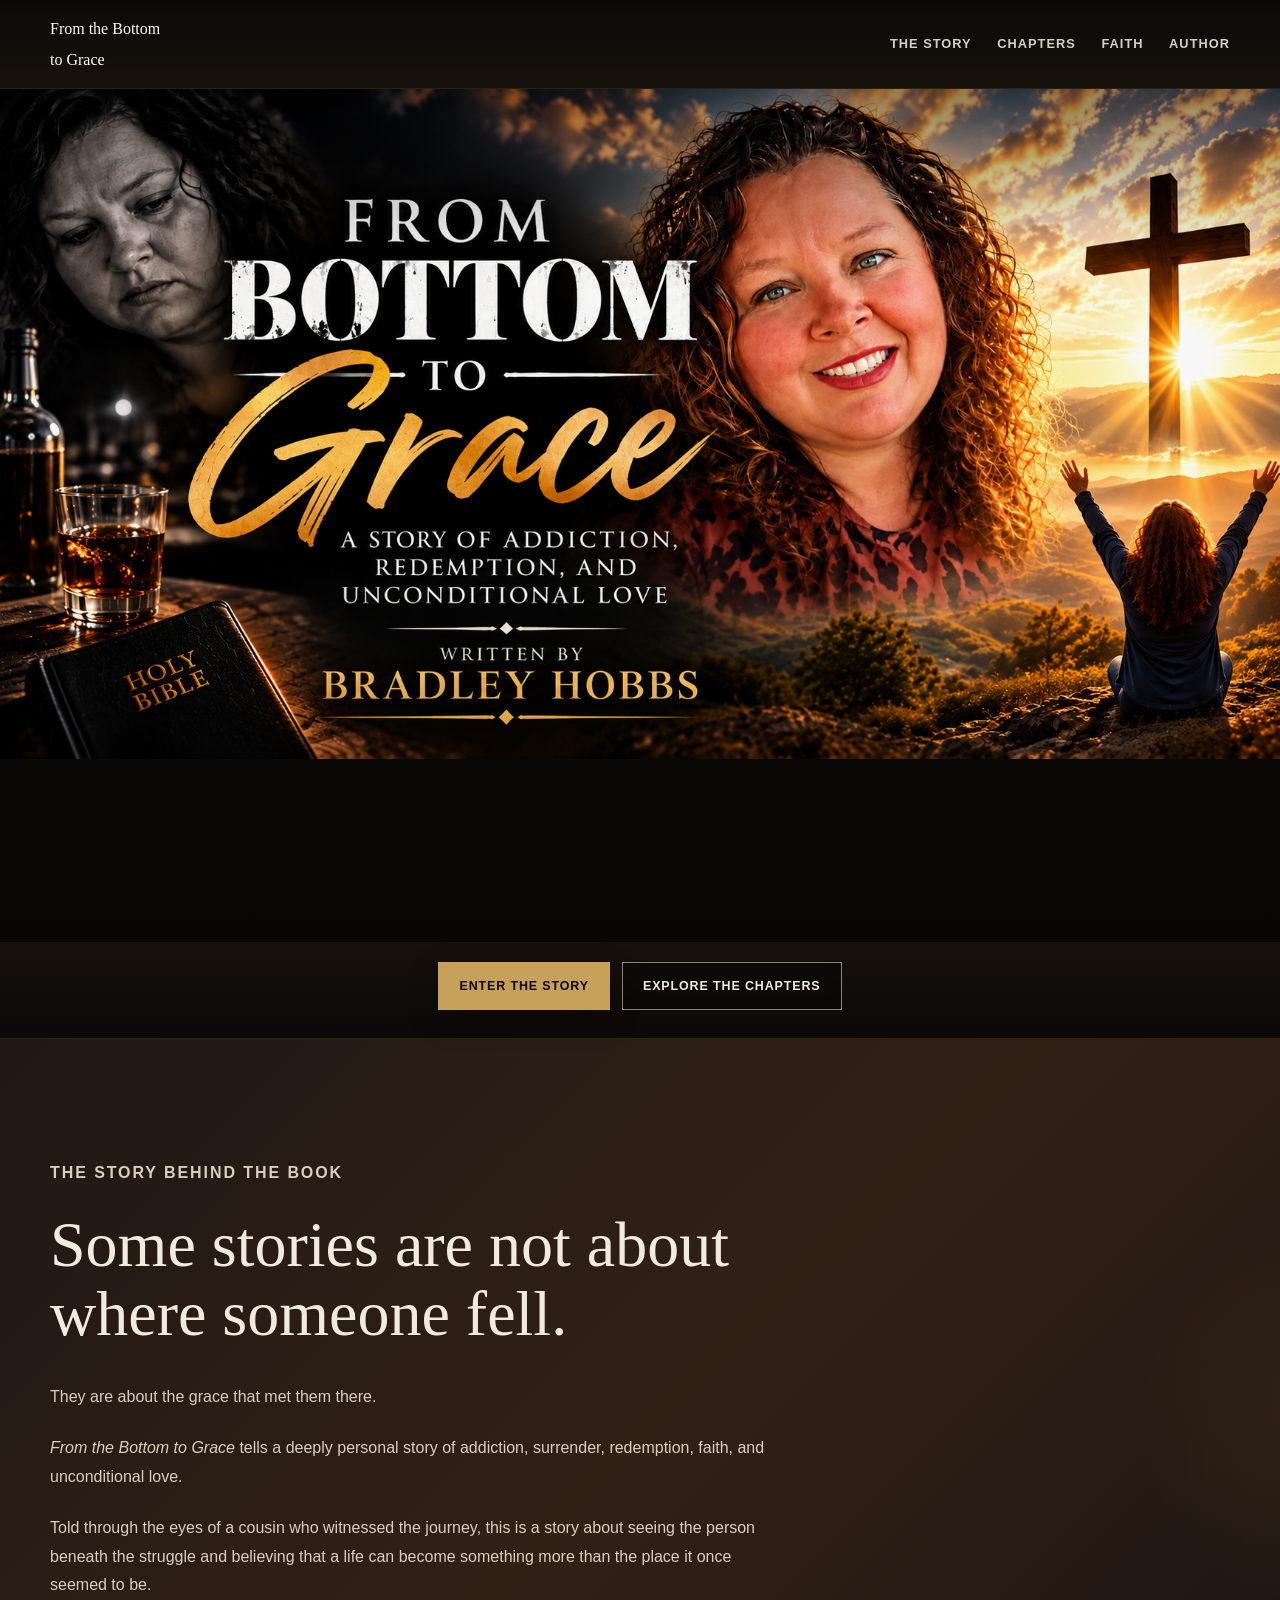
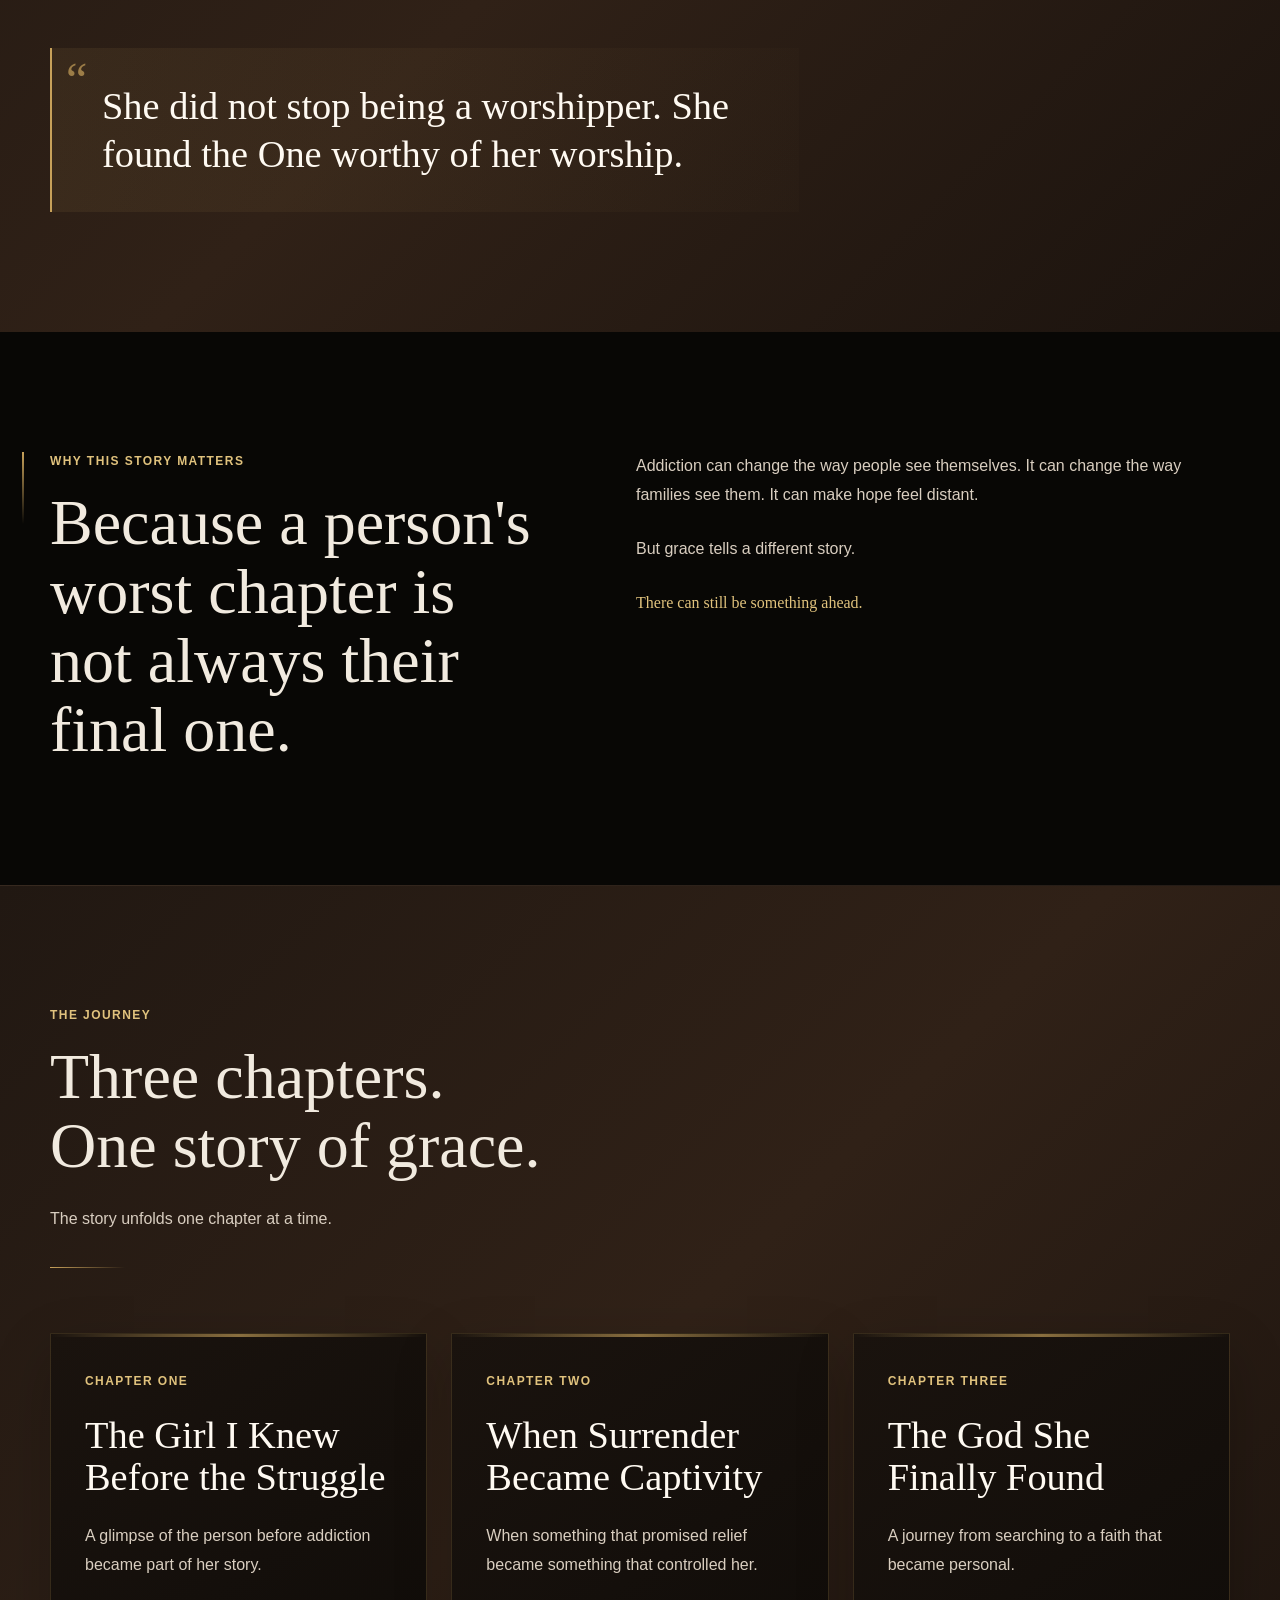
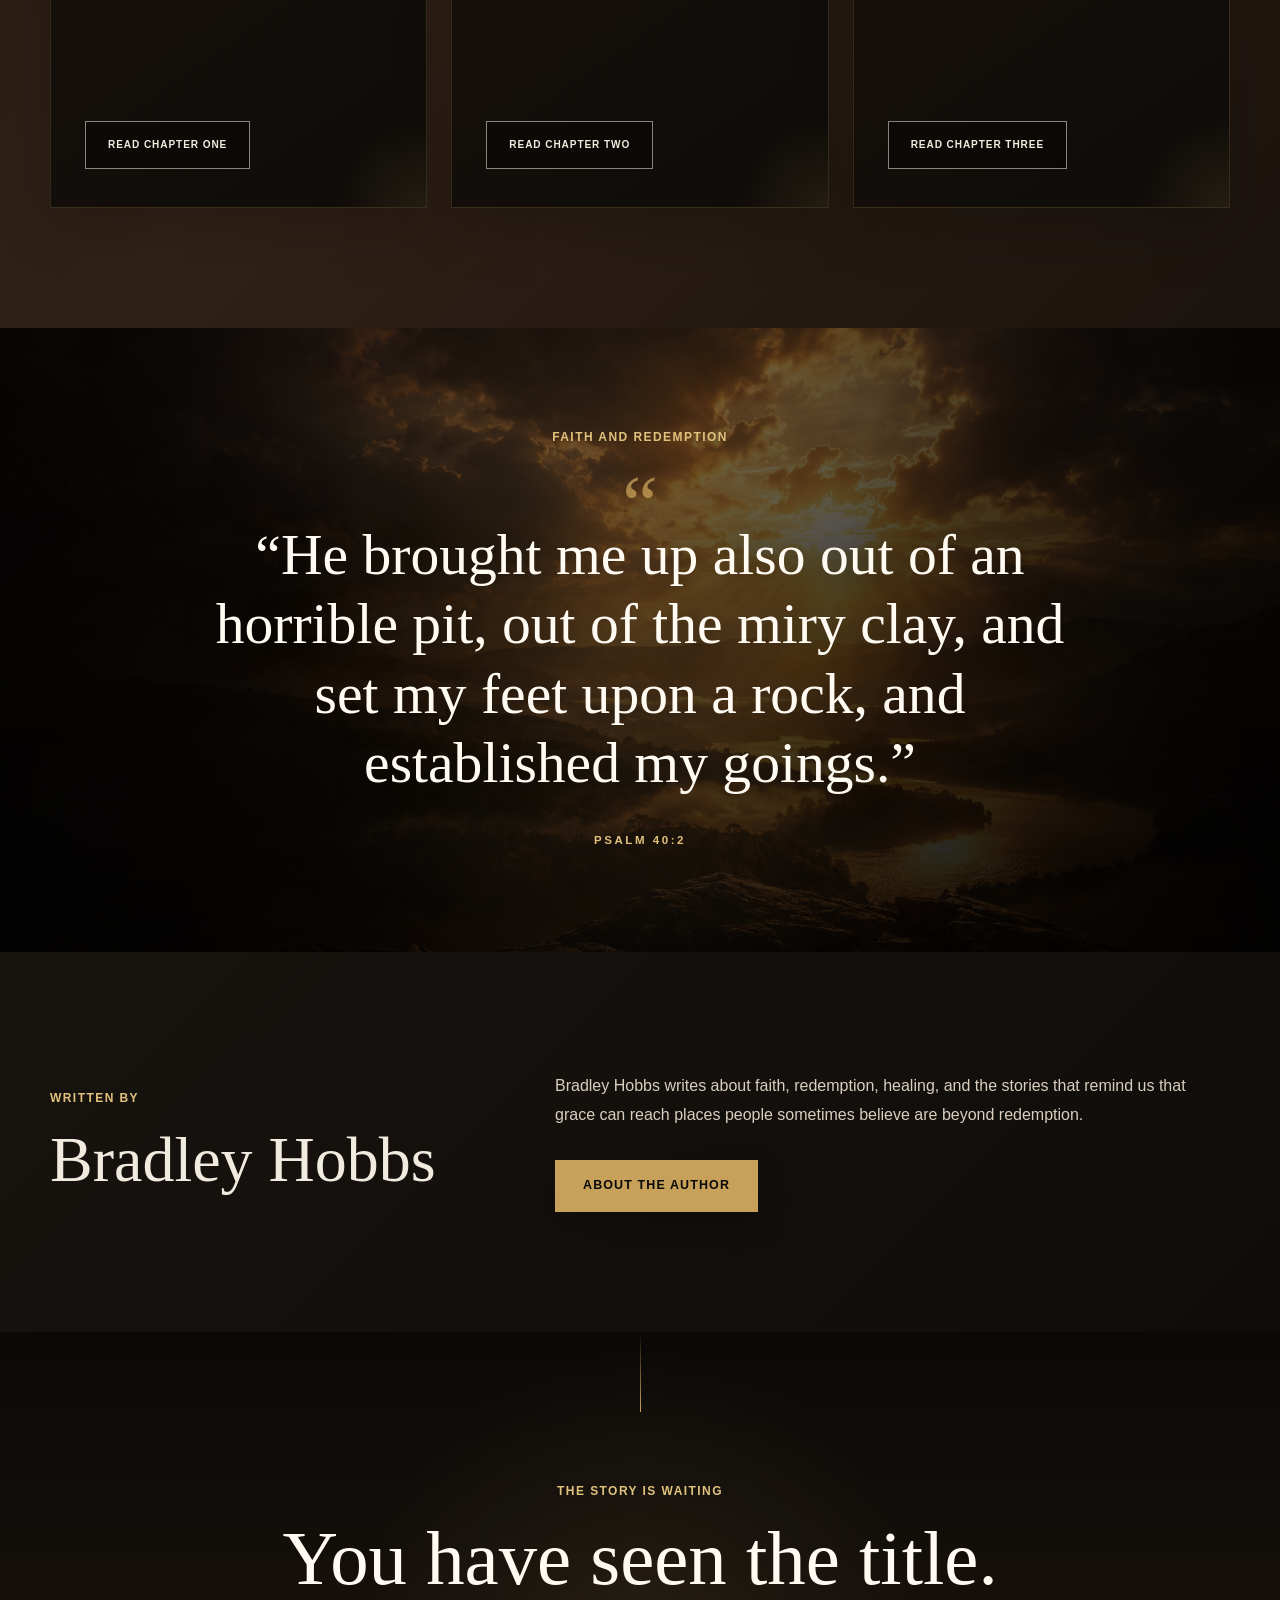
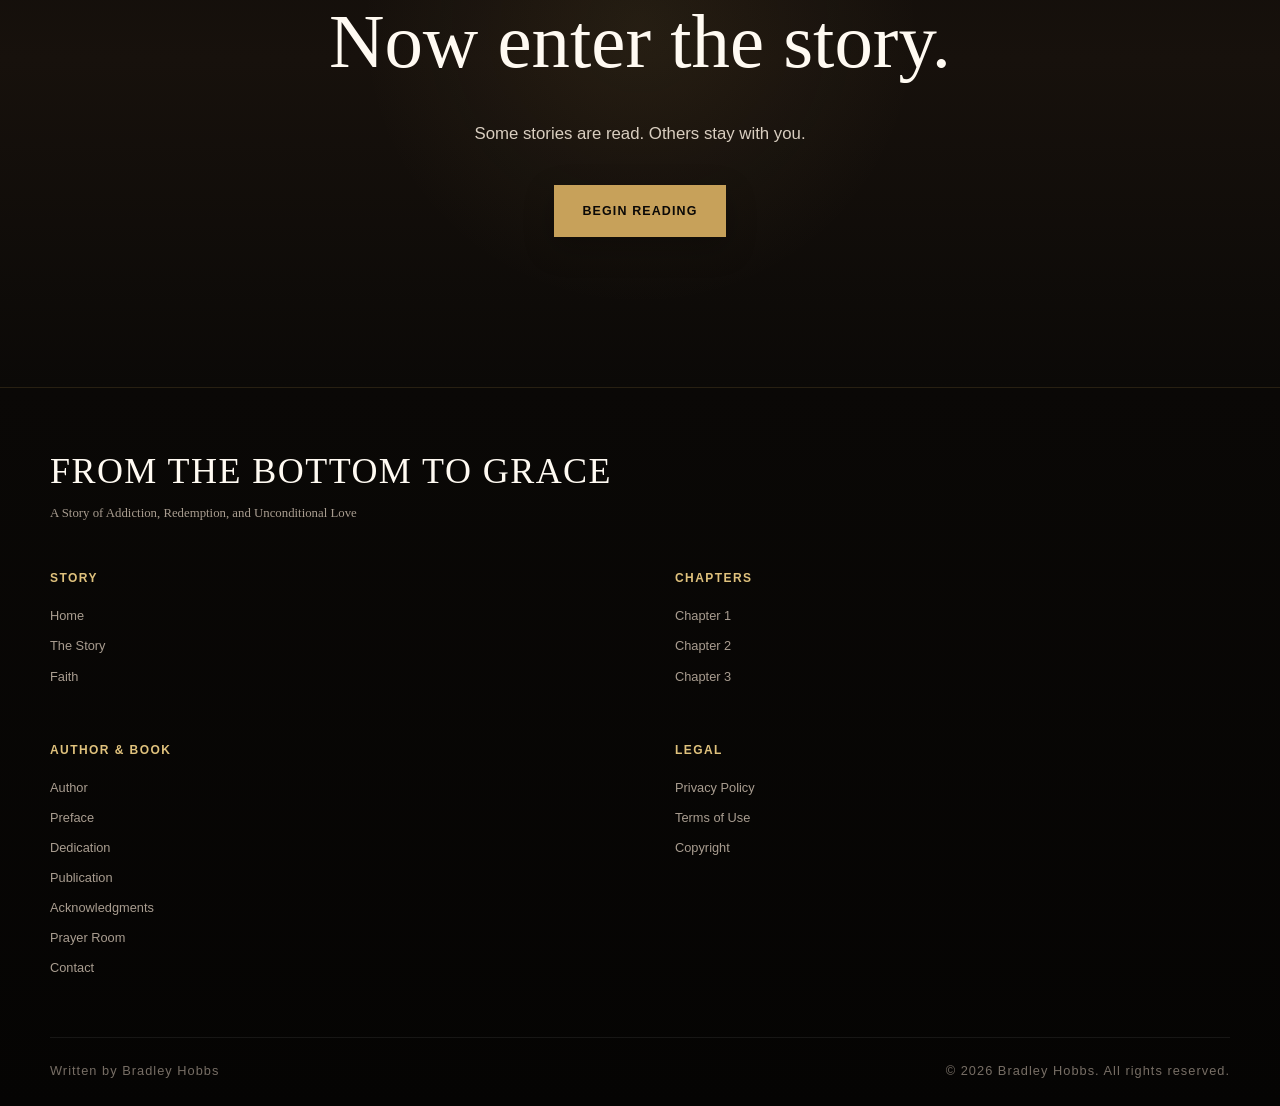
==== index.html @ c67cd1e6 "Apply direct homepage layout and readability fixes" ====
<!DOCTYPE html>
<html lang="en">
<head>
  <meta charset="UTF-8">

  <meta name="viewport" content="width=device-width, initial-scale=1.0">

  <meta name="description"
        content="From the Bottom to Grace by Bradley Hobbs. A story of addiction, redemption, and unconditional love.">

  <meta name="author" content="Bradley Hobbs">

  <title>From the Bottom to Grace | Bradley Hobbs</title>

  <link rel="stylesheet" href="styles.css?v=20261020-2">

  <style id="homepage-layout-readability-fix">
    /* Homepage-specific fallback styles to ensure alignment and readability. */
    .homepage-header { position: relative; width: 100%; }
    .homepage-header .navigation {
      width: min(calc(100% - 48px), 1180px);
      min-height: 88px;
      margin-inline: auto;
      display: flex;
      align-items: center;
      justify-content: space-between;
      gap: 24px;
    }
    .homepage-header .site-logo { flex: 0 1 auto; min-width: 0; }
    .homepage-header .main-navigation {
      display: flex;
      align-items: center;
      justify-content: flex-end;
      flex-wrap: wrap;
      gap: clamp(12px, 2vw, 28px);
    }
    .homepage-header .main-navigation a {
      font-size: 0.8rem;
      line-height: 1.5;
      letter-spacing: 0.08em;
    }
    .hero {
      display: block;
      width: 100%;
      max-width: 100%;
      height: auto;
      aspect-ratio: 1536 / 1024;
      min-height: 0;
      margin: 0;
      background-size: contain;
      background-position: center top;
      background-repeat: no-repeat;
      background-color: #0b0907;
    }
    .hero .hero-content { display: none; }
    .hero-actions { width: 100%; margin: 0; padding: 20px 0 28px; }
    .hero-actions > .container { width: min(calc(100% - 48px), 1180px); margin-inline: auto; }
    .hero-actions .hero-buttons { display: flex; flex-wrap: wrap; justify-content: center; gap: 12px; }
    .hero-actions .button {
      min-height: 48px;
      padding: 12px 20px;
      font-size: 0.78rem;
      line-height: 1.4;
      letter-spacing: 0.07em;
      text-align: center;
    }
    .section-kicker, .chapter-number, .footer-resource-title {
      font-size: 0.75rem;
      line-height: 1.5;
      letter-spacing: 0.12em;
    }
    .story-text p, .section-copy p, .chapter-card p,
    .author-section > div:last-child p {
      font-size: 1rem;
      line-height: 1.8;
    }
    @media (max-width: 900px) {
      .homepage-header .navigation {
        width: calc(100% - 36px);
        gap: 16px;
      }
      .homepage-header .main-navigation { gap: 12px; }
      .homepage-header .main-navigation a {
        font-size: 0.75rem;
        letter-spacing: 0.04em;
      }
      .story-introduction, .two-column, .author-section {
        grid-template-columns: minmax(0, 1fr);
        gap: 32px;
      }
      .chapter-grid { grid-template-columns: repeat(2, minmax(0, 1fr)); }
    }
    @media (max-width: 700px) {
      .homepage-header .navigation {
        width: calc(100% - 32px);
        min-height: 64px;
        justify-content: flex-end;
        padding: 10px 0;
      }
      .homepage-header .site-logo { display: none; }
      .homepage-header .mobile-menu-toggle { display: flex; margin-left: auto; }
      .homepage-header .main-navigation {
        position: absolute;
        top: calc(100% - 1px);
        left: 0;
        right: 0;
        z-index: 1001;
        display: none;
        flex-direction: column;
        align-items: stretch;
        gap: 0;
        padding: 8px;
        background: rgba(13, 11, 9, 0.98);
        border: 1px solid rgba(199, 161, 90, 0.3);
      }
      .homepage-header .main-navigation.is-open { display: flex; }
      .homepage-header .main-navigation a {
        display: block;
        width: 100%;
        padding: 14px;
        font-size: 0.85rem;
        letter-spacing: 0.06em;
      }
      .hero {
        width: 100%;
        aspect-ratio: 1536 / 1024;
        background-size: contain;
      }
      .hero-actions { padding: 14px 0 22px; }
      .hero-actions > .container { width: calc(100% - 32px); }
      .hero-actions .hero-buttons {
        display: grid;
        grid-template-columns: minmax(0, 1fr);
        gap: 10px;
      }
      .hero-actions .button {
        width: 100%;
        min-height: 48px;
        padding: 12px 16px;
        font-size: 0.78rem;
      }
      .chapter-grid { grid-template-columns: minmax(0, 1fr); }
      .section { padding: 76px 0; }
      .story-text p, .section-copy p, .chapter-card p,
      .author-section > div:last-child p { font-size: 1rem; line-height: 1.8; }
    }
    @media (min-width: 701px) {
      .homepage-header .main-navigation { display: flex; }
    }
  </style>
</head>

<body>

  <!-- =========================================
       HEADER
       ========================================= -->

  <header class="site-header homepage-header">

    <div class="container navigation">

      <a href="index.html"
         class="site-logo"
         aria-label="From the Bottom to Grace Home">
        From the Bottom <span>to Grace</span>
      </a>

      <button
        class="mobile-menu-toggle"
        type="button"
        aria-expanded="false"
        aria-controls="site-menu"
        aria-label="Open navigation">

        <span></span>
        <span></span>
        <span></span>

      </button>

      <nav class="main-navigation"
           id="site-menu"
           aria-label="Main Navigation">

        <a href="#story">The Story</a>
        <a href="#chapters">Chapters</a>
        <a href="#faith">Faith</a>
        <a href="author.html">Author</a>

      </nav>

    </div>

  </header>


  <main>


    <!-- =========================================
         HERO
         ========================================= -->

    <section
      class="hero"
      aria-label="From the Bottom to Grace book banner">

      <div class="hero-overlay"></div>

      <div class="container hero-content">
      </div>

    </section>


    <!-- =========================================
         HERO ACTIONS
         ========================================= -->

    <section
      class="hero-actions"
      aria-label="Story navigation">

      <div class="container">

        <div class="hero-buttons">

          <a href="#story"
             class="button button-gold">
            Enter the Story
          </a>

          <a href="#chapters"
             class="button button-outline">
            Explore the Chapters
          </a>

        </div>

      </div>

    </section>


    <!-- =========================================
         STORY INTRODUCTION
         ========================================= -->

    <section
      class="section section-warm"
      id="story">

      <div class="container story-introduction">

        <div class="story-text">

          <p class="section-kicker">
            The Story Behind the Book
          </p>

          <h2>
            Some stories are not about where someone fell.
          </h2>

          <p>
            They are about the grace that met them there.
          </p>

          <p>
            <em>From the Bottom to Grace</em> tells a deeply personal story
            of addiction, surrender, redemption, faith, and unconditional
            love.
          </p>

          <p>
            Told through the eyes of a cousin who witnessed the journey,
            this is a story about seeing the person beneath the struggle
            and believing that a life can become something more than the
            place it once seemed to be.
          </p>

          <div class="story-quote">

            <span class="quote-mark">“</span>

            She did not stop being a worshipper.
            She found the One worthy of her worship.

          </div>

        </div>

      </div>

    </section>


    <!-- =========================================
         WHY THIS STORY MATTERS
         ========================================= -->

    <section class="section section-black">

      <div class="container two-column">

        <div>

          <p class="section-kicker">
            Why This Story Matters
          </p>

          <h2>
            Because a person's worst chapter is not always their final one.
          </h2>

        </div>

        <div class="section-copy">

          <p>
            Addiction can change the way people see themselves.
            It can change the way families see them.
            It can make hope feel distant.
          </p>

          <p>
            But grace tells a different story.
          </p>

          <p class="gold-text">
            There can still be something ahead.
          </p>

        </div>

      </div>

    </section>


    <!-- =========================================
         CHAPTERS
         ========================================= -->

    <section
      class="section section-warm"
      id="chapters">

      <div class="container">

        <div class="section-heading">

          <p class="section-kicker">
            The Journey
          </p>

          <h2>
            Three chapters.<br>
            One story of grace.
          </h2>

          <p>
            The story unfolds one chapter at a time.
          </p>

        </div>


        <div class="chapter-grid">


          <!-- CHAPTER ONE -->

          <article class="chapter-card">

            <div class="chapter-number">
              Chapter One
            </div>

            <h3>
              The Girl I Knew
              Before the Struggle
            </h3>

            <p>
              A glimpse of the person before addiction became part of
              her story.
            </p>

            <a href="chapter-1.html"
               class="button button-outline">
              Read Chapter One
            </a>

          </article>


          <!-- CHAPTER TWO -->

          <article class="chapter-card">

            <div class="chapter-number">
              Chapter Two
            </div>

            <h3>
              When Surrender
              Became Captivity
            </h3>

            <p>
              When something that promised relief became something
              that controlled her.
            </p>

            <a href="chapter-2.html"
               class="button button-outline">
              Read Chapter Two
            </a>

          </article>


          <!-- CHAPTER THREE -->

          <article class="chapter-card">

            <div class="chapter-number">
              Chapter Three
            </div>

            <h3>
              The God
              She Finally Found
            </h3>

            <p>
              A journey from searching to a faith that became personal.
            </p>

            <a href="chapter-3.html"
               class="button button-outline">
              Read Chapter Three
            </a>

          </article>

        </div>

      </div>

    </section>


    <!-- =========================================
         FAITH
         ========================================= -->

    <section
      class="faith-banner"
      id="faith">

      <div class="faith-overlay"></div>

      <div class="container faith-content">

        <p class="section-kicker">
          Faith and Redemption
        </p>

        <blockquote>
          “He brought me up also out of an horrible pit,
          out of the miry clay, and set my feet upon a rock,
          and established my goings.”
        </blockquote>

        <cite>
          Psalm 40:2
        </cite>

      </div>

    </section>


    <!-- =========================================
         AUTHOR
         ========================================= -->

    <section
      class="section section-dark"
      id="author">

      <div class="container author-section">

        <div>

          <p class="section-kicker">
            Written by
          </p>

          <h2>
            Bradley Hobbs
          </h2>

        </div>

        <div>

          <p>
            Bradley Hobbs writes about faith, redemption, healing,
            and the stories that remind us that grace can reach places
            people sometimes believe are beyond redemption.
          </p>

          <a href="author.html"
             class="button button-gold">
            About the Author
          </a>

        </div>

      </div>

    </section>


    <!-- =========================================
         FINAL INVITATION
         ========================================= -->

    <section class="final-message">

      <div class="container">

        <p class="section-kicker">
          The story is waiting
        </p>

        <h2>
          You have seen the title.<br>
          Now enter the story.
        </h2>

        <p>
          Some stories are read.
          Others stay with you.
        </p>

        <a href="chapter-1.html"
           class="button button-gold">
          Begin Reading
        </a>

      </div>

    </section>


  </main>


  <!-- =========================================
       SITE FOOTER
       ========================================= -->

  <footer class="site-footer">

    <div class="container footer-inner">

      <div class="footer-brand">

        <div class="footer-title">
          FROM THE BOTTOM TO GRACE
        </div>

        <div class="footer-subtitle">
          A Story of Addiction, Redemption, and Unconditional Love
        </div>

      </div>


      <div class="footer-links">


        <div class="footer-resource-group">

          <div class="footer-resource-title">
            STORY
          </div>

          <a href="index.html">
            Home
          </a>

          <a href="index.html#story">
            The Story
          </a>

          <a href="index.html#faith">
            Faith
          </a>

        </div>


        <div class="footer-resource-group">

          <div class="footer-resource-title">
            CHAPTERS
          </div>

          <a href="chapter-1.html">
            Chapter 1
          </a>

          <a href="chapter-2.html">
            Chapter 2
          </a>

          <a href="chapter-3.html">
            Chapter 3
          </a>

        </div>


        <div class="footer-resource-group">

          <div class="footer-resource-title">
            AUTHOR &amp; BOOK
          </div>

          <a href="author.html">
            Author
          </a>

          <a href="preface.html">
            Preface
          </a>

          <a href="dedication.html">
            Dedication
          </a>

          <a href="publication.html">
            Publication
          </a>

          <a href="acknowledgments.html">
            Acknowledgments
          </a>

          <a href="prayer-room.html">
            Prayer Room
          </a>

          <a href="contact.html">
            Contact
          </a>

        </div>


        <div class="footer-resource-group">

          <div class="footer-resource-title">
            LEGAL
          </div>

          <a href="privacy.html">
            Privacy Policy
          </a>

          <a href="terms.html">
            Terms of Use
          </a>

          <a href="copyright.html">
            Copyright
          </a>

        </div>

      </div>


      <div class="footer-bottom">

        <p>
          Written by Bradley Hobbs
        </p>

        <p>
          &copy; 2026 Bradley Hobbs. All rights reserved.
        </p>

      </div>

    </div>

  </footer>


  <script src="site.js"></script>

</body>
</html>
---- styles.css ----
/* =========================================================
   FROM THE BOTTOM TO GRACE
   Bradley Hobbs
   Complete Global Stylesheet
   Homepage + Chapters + Author + Book Resources + Legal
   ========================================================= */


/* =========================================================
   1. RESET
   ========================================================= */

* {
  margin: 0;
  padding: 0;
  box-sizing: border-box;
}

html {
  scroll-behavior: smooth;
  background: #0b0907;
}

body {
  min-height: 100vh;
  background: #0b0907;
  color: #f1eadf;
  font-family:
    "Montserrat",
    "Helvetica Neue",
    Arial,
    sans-serif;
  line-height: 1.7;
  overflow-x: hidden;
}

img {
  display: block;
  max-width: 100%;
  height: auto;
}

a {
  color: inherit;
  text-decoration: none;
}

button,
a {
  -webkit-tap-highlight-color: transparent;
}

button,
input,
textarea,
select {
  font: inherit;
}

textarea {
  resize: vertical;
}

::selection {
  background: #c7a15a;
  color: #0b0907;
}


/* =========================================================
   2. ROOT VARIABLES
   ========================================================= */

:root {
  --black: #0b0907;
  --black-soft: #12100d;
  --charcoal: #1a1713;

  --brown-dark: #241a13;
  --brown: #4a3323;
  --brown-light: #6b4a31;

  --gold: #c7a15a;
  --gold-light: #e0c27d;
  --gold-dark: #92733b;

  --cream: #f1eadf;
  --cream-soft: #d9cec0;
  --muted: #a99d90;

  --white: #fffaf2;

  --border-dark: rgba(255, 255, 255, 0.09);
  --border-gold: rgba(199, 161, 90, 0.38);

  --shadow-heavy:
    0 30px 80px rgba(0, 0, 0, 0.55);

  --shadow-soft:
    0 15px 45px rgba(0, 0, 0, 0.25);

  --serif:
    "Cormorant Garamond",
    Georgia,
    "Times New Roman",
    serif;

  --sans:
    "Montserrat",
    "Helvetica Neue",
    Arial,
    sans-serif;

  --max-width: 1180px;
  --reading-width: 790px;
}


/* =========================================================
   3. GLOBAL TYPOGRAPHY
   ========================================================= */

h1,
h2,
h3,
h4 {
  font-family: var(--serif);
  font-weight: 500;
  line-height: 1.08;
  color: var(--cream);
}

h1 {
  font-size: clamp(4rem, 9vw, 8.5rem);
}

h2 {
  font-size: clamp(2.7rem, 5vw, 5rem);
}

h3 {
  font-size: clamp(2rem, 3vw, 3rem);
}

h4 {
  font-size: 1.3rem;
}

p {
  color: var(--cream-soft);
}

strong {
  color: var(--white);
}

em {
  color: inherit;
}


/* =========================================================
   4. CONTAINER
   ========================================================= */

.container {
  width: min(
    calc(100% - 48px),
    var(--max-width)
  );

  margin-inline: auto;
}


/* =========================================================
   5. MAIN
   ========================================================= */

main {
  position: relative;
}

section {
  position: relative;
}

section[id] {
  scroll-margin-top: 25px;
}


/* =========================================================
   6. SITE HEADER
   ========================================================= */

.site-header {
  position: absolute;

  top: 0;
  left: 0;

  width: 100%;

  z-index: 50;

  background:
    linear-gradient(
      to bottom,
      rgba(0, 0, 0, 0.82),
      rgba(0, 0, 0, 0)
    );

  border-bottom:
    1px solid rgba(255, 255, 255, 0.04);
}

.header-inner {
  min-height: 92px;

  display: flex;

  align-items: center;
  justify-content: space-between;

  gap: 40px;
}


/* =========================================================
   7. SITE LOGO
   ========================================================= */

.site-logo {
  display: flex;

  flex-direction: column;

  gap: 3px;

  font-family: var(--serif);

  color: var(--white);

  transition:
    color 0.25s ease,
    opacity 0.25s ease;
}

.site-logo:hover {
  color: var(--gold-light);
}

.logo-main {
  font-size: 1.35rem;

  font-weight: 500;

  letter-spacing: 0.08em;

  color: var(--white);
}

.logo-sub {
  max-width: 360px;

  font-family: var(--sans);

  font-size: 0.48rem;

  font-weight: 600;

  letter-spacing: 0.12em;

  line-height: 1.4;

  text-transform: uppercase;

  color: var(--gold-light);
}


/* =========================================================
   8. MAIN NAVIGATION
   ========================================================= */

.site-nav {
  display: flex;

  align-items: center;
  justify-content: flex-end;

  gap: 28px;
}

.site-nav a {
  position: relative;

  padding: 10px 0;

  font-family: var(--sans);

  font-size: 0.68rem;

  font-weight: 600;

  letter-spacing: 0.15em;

  text-transform: uppercase;

  color:
    rgba(255, 250, 242, 0.82);

  transition:
    color 0.25s ease;
}

.site-nav a::after {
  content: "";

  position: absolute;

  left: 0;
  bottom: 2px;

  width: 0;
  height: 1px;

  background: var(--gold-light);

  transition:
    width 0.3s ease;
}

.site-nav a:hover,
.site-nav a.active {
  color: var(--gold-light);
}

.site-nav a:hover::after,
.site-nav a.active::after {
  width: 100%;
}


/* Compatibility with older homepage class names */

.navigation {
  min-height: 92px;

  display: flex;

  align-items: center;
  justify-content: space-between;

  gap: 40px;
}

.main-navigation {
  display: flex;

  align-items: center;
  justify-content: flex-end;

  gap: 32px;
}

.main-navigation a {
  position: relative;

  padding: 10px 0;

  font-family: var(--sans);

  font-size: 0.72rem;
  font-weight: 600;

  letter-spacing: 0.16em;

  text-transform: uppercase;

  color:
    rgba(255, 250, 242, 0.82);

  transition:
    color 0.25s ease;
}

.main-navigation a::after {
  content: "";

  position: absolute;

  left: 0;
  bottom: 2px;

  width: 0;
  height: 1px;

  background: var(--gold-light);

  transition:
    width 0.3s ease;
}

.main-navigation a:hover {
  color: var(--gold-light);
}

.main-navigation a:hover::after {
  width: 100%;
}


/* =========================================================
   9. HOMEPAGE HERO
   ========================================================= */

.hero {
  position: relative;

  width: 100%;

  aspect-ratio: 1920 / 1000;

  min-height: 0;

  display: flex;

  align-items: flex-end;

  overflow: hidden;

  background-image:
    url(
      "images/80E76825-A05A-4F6D-8243-33623AF44A56.png"
    );

  background-repeat: no-repeat;

  background-size: 100% 100%;

  background-position: center center;

  isolation: isolate;
}


/* =========================================================
   10. HOMEPAGE HERO OVERLAY
   ========================================================= */

.hero-overlay {
  position: absolute;

  inset: 0;

  z-index: 1;

  background:
    linear-gradient(
      to bottom,
      rgba(0, 0, 0, 0.42) 0%,
      rgba(0, 0, 0, 0.02) 20%,
      rgba(0, 0, 0, 0.02) 68%,
      rgba(0, 0, 0, 0.34) 100%
    );

  pointer-events: none;
}


/* =========================================================
   11. HOMEPAGE HERO CONTENT
   ========================================================= */

.hero-content {
  position: relative;

  z-index: 2;

  width: 100%;
  max-width: var(--max-width);

  margin-inline: auto;

  padding:
    0
    24px
    45px;

  display: flex;

  flex-direction: column;

  align-items: flex-start;
}

.hero-kicker,
.hero h1,
.hero-subtitle,
.hero-author {
  display: none;
}


/* =========================================================
   12. HERO BUTTONS
   ========================================================= */

.hero-buttons {
  display: flex;

  flex-wrap: wrap;

  align-items: center;

  gap: 14px;
}


/* =========================================================
   13. BUTTON SYSTEM
   ========================================================= */

.button {
  display: inline-flex;

  align-items: center;
  justify-content: center;

  min-height: 52px;

  padding:
    0
    27px;

  border:
    1px solid transparent;

  font-family: var(--sans);

  font-size: 0.7rem;

  font-weight: 700;

  letter-spacing: 0.16em;

  text-transform: uppercase;

  cursor: pointer;

  transition:
    background 0.3s ease,
    border-color 0.3s ease,
    color 0.3s ease,
    transform 0.3s ease,
    box-shadow 0.3s ease;
}

.button:hover {
  transform: translateY(-2px);
}

.button-gold {
  background: var(--gold);

  color: var(--black);

  border-color: var(--gold);

  box-shadow:
    0 10px 30px rgba(0, 0, 0, 0.25);
}

.button-gold:hover {
  background: var(--gold-light);

  border-color: var(--gold-light);

  box-shadow:
    0 15px 40px rgba(0, 0, 0, 0.35);
}

.button-outline {
  background:
    rgba(0, 0, 0, 0.32);

  color: var(--cream);

  border-color:
    rgba(241, 234, 223, 0.55);

  backdrop-filter: blur(5px);
}

.button-outline:hover {
  background: var(--gold);

  color: var(--black);

  border-color: var(--gold);
}


/* =========================================================
   14. GENERAL TEXT LINKS
   ========================================================= */

.text-link {
  display: inline-flex;

  align-items: center;

  gap: 12px;

  margin-top: 20px;

  font-family: var(--sans);

  font-size: 0.72rem;

  font-weight: 700;

  letter-spacing: 0.13em;

  text-transform: uppercase;

  color: var(--gold-light);

  transition:
    color 0.25s ease,
    gap 0.25s ease;
}

.text-link:hover {
  color: var(--white);

  gap: 17px;
}


/* =========================================================
   15. SECTION FOUNDATION
   ========================================================= */

.section {
  position: relative;

  padding:
    120px 0;
}

.section-warm {
  background:
    linear-gradient(
      135deg,
      #211812 0%,
      #302117 48%,
      #1b130e 100%
    );
}

.section-dark {
  background:
    linear-gradient(
      135deg,
      #17130f 0%,
      #0f0d0a 100%
    );
}

.section-black {
  background: #080705;
}

.section-kicker {
  margin-bottom: 18px;

  font-family: var(--sans);

  font-size: 0.68rem;

  font-weight: 700;

  letter-spacing: 0.25em;

  text-transform: uppercase;

  color: var(--gold-light);
}

.gold-text {
  color: var(--gold-light);

  font-family: var(--serif);

  font-size: 1.45rem;

  line-height: 1.45;
}

.gold {
  color: var(--gold-light);
}


/* =========================================================
   16. STORY INTRODUCTION
   ========================================================= */

.story-introduction {
  display: grid;

  grid-template-columns:
    minmax(0, 1.65fr)
    minmax(280px, 0.75fr);

  gap: 90px;

  align-items: start;
}

.story-text {
  max-width: 760px;
}

.story-text h2 {
  max-width: 760px;

  margin-bottom: 35px;

  color: var(--cream);
}

.story-text p {
  max-width: 720px;

  margin-bottom: 22px;

  font-size: 1.04rem;

  line-height: 1.9;

  color: var(--cream-soft);
}

.story-quote {
  position: relative;

  margin-top: 48px;

  padding:
    34px
    35px
    34px
    50px;

  border-left:
    2px solid var(--gold);

  background:
    linear-gradient(
      90deg,
      rgba(199, 161, 90, 0.09),
      rgba(199, 161, 90, 0.015)
    );

  font-family: var(--serif);

  font-size:
    clamp(1.65rem, 3vw, 2.45rem);

  line-height: 1.25;

  color: var(--white);
}

.quote-mark {
  position: absolute;

  top: 8px;
  left: 14px;

  font-family: Georgia, serif;

  font-size: 3rem;

  line-height: 1;

  color: var(--gold);

  opacity: 0.7;
}

.story-highlight {
  position: relative;

  margin-top: 85px;

  padding:
    42px
    36px;

  background:
    linear-gradient(
      145deg,
      rgba(9, 7, 5, 0.92),
      rgba(38, 26, 18, 0.94)
    );

  border:
    1px solid var(--border-gold);

  box-shadow:
    var(--shadow-soft);
}

.story-highlight::before {
  content: "";

  position: absolute;

  top: 0;
  left: 0;

  width: 100%;
  height: 3px;

  background:
    linear-gradient(
      90deg,
      var(--gold-dark),
      var(--gold-light),
      transparent
    );
}

.highlight-label {
  margin-bottom: 18px;

  font-family: var(--sans);

  font-size: 0.64rem;

  font-weight: 700;

  letter-spacing: 0.22em;

  text-transform: uppercase;

  color: var(--gold-light);
}

.story-highlight h3 {
  margin-bottom: 22px;

  font-size:
    clamp(2.3rem, 4vw, 3.6rem);

  color: var(--white);
}

.story-highlight p:not(.highlight-label) {
  font-size: 0.95rem;

  line-height: 1.75;

  color: var(--cream-soft);
}


/* =========================================================
   17. TWO COLUMN / REDEMPTION / AUTHOR
   ========================================================= */

.two-column {
  display: grid;

  grid-template-columns:
    minmax(0, 0.9fr)
    minmax(0, 1.1fr);

  gap: 100px;

  align-items: start;
}

.two-column > div:first-child {
  position: relative;
}

.two-column > div:first-child::before {
  content: "";

  position: absolute;

  top: 0;
  left: -28px;

  width: 2px;
  height: 72px;

  background:
    linear-gradient(
      to bottom,
      var(--gold),
      transparent
    );
}

.two-column h2 {
  max-width: 600px;

  font-size:
    clamp(2.7rem, 5vw, 4.5rem);
}

.section-copy {
  max-width: 680px;
}

.section-copy p {
  margin-bottom: 25px;

  font-size: 1.02rem;

  line-height: 1.9;
}

.redemption-section {
  display: grid;

  grid-template-columns:
    minmax(0, 0.8fr)
    minmax(0, 1.2fr);

  gap: 100px;

  align-items: start;
}

.redemption-heading {
  position: relative;

  padding-left: 30px;
}

.redemption-heading::before {
  content: "";

  position: absolute;

  top: 0;
  left: 0;

  width: 2px;
  height: 110px;

  background:
    linear-gradient(
      to bottom,
      var(--gold),
      rgba(199, 161, 90, 0)
    );
}

.redemption-heading h2 {
  max-width: 520px;

  font-size:
    clamp(2.8rem, 5vw, 4.7rem);
}

.redemption-copy {
  max-width: 700px;
}

.redemption-copy p {
  margin-bottom: 25px;

  font-size: 1.02rem;

  line-height: 1.9;
}

.large-gold-text {
  margin:
    42px
    0
    30px !important;

  font-family: var(--serif);

  font-size:
    clamp(3rem, 6vw, 5.8rem) !important;

  line-height: 0.95 !important;

  color: var(--gold-light) !important;
}

.author-section {
  display: grid;

  grid-template-columns:
    minmax(0, 0.75fr)
    minmax(0, 1.25fr);

  gap: 100px;

  align-items: center;
}

.author-section h2 {
  font-size:
    clamp(3rem, 5vw, 5rem);
}

.author-section > div:last-child {
  max-width: 650px;
}

.author-section > div:last-child p {
  margin-bottom: 30px;

  font-size: 1rem;

  line-height: 1.9;
}


/* =========================================================
   18. SECTION HEADINGS
   ========================================================= */

.section-heading {
  max-width: 750px;

  margin-bottom: 65px;
}

.section-heading h2 {
  margin-bottom: 24px;
}

.section-heading > p:last-child {
  max-width: 650px;

  font-size: 1rem;

  line-height: 1.85;
}

.section-heading::after {
  content: "";

  display: block;

  width: 75px;
  height: 1px;

  margin-top: 34px;

  background:
    linear-gradient(
      90deg,
      var(--gold),
      transparent
    );
}


/* =========================================================
   19. CHAPTER GRID
   ========================================================= */

.chapter-grid {
  display: grid;

  grid-template-columns:
    repeat(3, minmax(0, 1fr));

  gap: 24px;
}

.chapter-card {
  position: relative;

  min-height: 475px;

  display: flex;

  flex-direction: column;

  padding:
    38px
    34px;

  background:
    linear-gradient(
      145deg,
      #1a130e,
      #0e0b08
    );

  border:
    1px solid rgba(199, 161, 90, 0.20);

  box-shadow:
    0 20px 55px rgba(0, 0, 0, 0.20);

  overflow: hidden;

  transition:
    transform 0.35s ease,
    border-color 0.35s ease,
    box-shadow 0.35s ease;
}

.chapter-card::before {
  content: "";

  position: absolute;

  top: 0;
  left: 0;

  width: 100%;
  height: 3px;

  background:
    linear-gradient(
      90deg,
      transparent,
      var(--gold),
      transparent
    );

  opacity: 0.65;
}

.chapter-card::after {
  content: "";

  position: absolute;

  width: 180px;
  height: 180px;

  right: -90px;
  bottom: -90px;

  border-radius: 50%;

  background:
    radial-gradient(
      circle,
      rgba(199, 161, 90, 0.12),
      transparent 70%
    );

  pointer-events: none;
}

.chapter-card:hover {
  transform: translateY(-8px);

  border-color:
    rgba(199, 161, 90, 0.55);

  box-shadow:
    0 30px 70px rgba(0, 0, 0, 0.36);
}

.chapter-number {
  margin-bottom: 30px;

  font-family: var(--sans);

  font-size: 0.64rem;

  font-weight: 700;

  letter-spacing: 0.23em;

  text-transform: uppercase;

  color: var(--gold-light);
}

.chapter-card h3 {
  margin-bottom: 24px;

  font-size:
    clamp(2rem, 3vw, 2.7rem);

  color: var(--white);
}

.chapter-card p {
  margin-bottom: 30px;

  font-size: 0.95rem;

  line-height: 1.8;

  color: var(--cream-soft);
}

.chapter-card .button {
  margin-top: auto;

  align-self: flex-start;

  min-height: 48px;

  padding-inline: 22px;

  font-size: 0.63rem;
}


/* =========================================================
   20. FAITH BANNER
   ========================================================= */

.faith-banner {
  position: relative;

  min-height: 620px;

  display: flex;

  align-items: center;
  justify-content: center;

  overflow: hidden;

  background:
    linear-gradient(
      90deg,
      rgba(8, 6, 4, 0.82),
      rgba(31, 21, 14, 0.48),
      rgba(8, 6, 4, 0.82)
    ),
    url(
      "images/EB08B521-38D6-4B8B-ADC3-EF0BD18E35BF.png"
    );

  background-size: cover;

  background-position: center;

  background-repeat: no-repeat;

  isolation: isolate;
}

.faith-overlay {
  position: absolute;

  inset: 0;

  z-index: 1;

  background:
    radial-gradient(
      circle at center,
      rgba(199, 161, 90, 0.12),
      transparent 52%
    ),
    linear-gradient(
      to bottom,
      rgba(0, 0, 0, 0.15),
      rgba(0, 0, 0, 0.68)
    );

  pointer-events: none;
}

.faith-content {
  position: relative;

  z-index: 2;

  max-width: 900px;

  padding:
    100px 0;

  text-align: center;
}

.faith-content .section-kicker {
  margin-bottom: 30px;
}

.faith-content blockquote {
  position: relative;

  margin:
    0
    auto
    28px;

  max-width: 850px;

  font-family: var(--serif);

  font-size:
    clamp(2rem, 4.5vw, 4.2rem);

  line-height: 1.2;

  color: var(--white);

  text-shadow:
    0 5px 30px rgba(0, 0, 0, 0.55);
}

.faith-content blockquote::before {
  content: "“";

  display: block;

  margin-bottom: -12px;

  font-family: Georgia, serif;

  font-size: 5rem;

  line-height: 0.7;

  color: var(--gold);

  opacity: 0.75;
}

.faith-content cite {
  font-family: var(--sans);

  font-size: 0.72rem;

  font-weight: 700;

  font-style: normal;

  letter-spacing: 0.22em;

  text-transform: uppercase;

  color: var(--gold-light);
}


/* =========================================================
   21. FINAL MESSAGE
   ========================================================= */

.final-message {
  position: relative;

  padding:
    150px 0;

  overflow: hidden;

  text-align: center;

  background:
    radial-gradient(
      circle at 50% 45%,
      rgba(199, 161, 90, 0.09),
      transparent 38%
    ),
    linear-gradient(
      180deg,
      #0b0907 0%,
      #17110c 50%,
      #0b0907 100%
    );
}

.final-message::before {
  content: "";

  position: absolute;

  top: 0;
  left: 50%;

  width: 1px;
  height: 80px;

  background:
    linear-gradient(
      to bottom,
      transparent,
      var(--gold)
    );
}

.final-message .container {
  max-width: 900px;
}

.final-message h2 {
  margin-bottom: 35px;

  font-size:
    clamp(3rem, 6vw, 6rem);

  color: var(--white);
}

.final-message > .container > p:not(.section-kicker):not(.final-line) {
  max-width: 720px;

  margin:
    0
    auto
    35px;

  font-size: 1.05rem;

  line-height: 1.9;

  color: var(--cream-soft);
}

.final-line {
  margin-top: 22px;

  font-family: var(--serif);

  font-size:
    clamp(2rem, 4vw, 3.5rem);

  line-height: 1.15;

  color: var(--cream);
}

.final-line.gold {
  margin-top: 8px;

  color: var(--gold-light);
}


/* =========================================================
   22. CHAPTER HERO
   ========================================================= */

.chapter-hero {
  position: relative;

  min-height: 600px;

  display: flex;

  align-items: flex-end;

  overflow: hidden;

  background:
    radial-gradient(
      circle at 75% 25%,
      rgba(199, 161, 90, 0.16),
      transparent 30%
    ),
    linear-gradient(
      135deg,
      #080604 0%,
      #1d140e 48%,
      #090705 100%
    );

  border-bottom:
    1px solid rgba(199, 161, 90, 0.16);

  isolation: isolate;
}

.chapter-hero::before {
  content: "";

  position: absolute;

  width: 650px;
  height: 650px;

  right: -250px;
  top: -260px;

  border-radius: 50%;

  background:
    radial-gradient(
      circle,
      rgba(199, 161, 90, 0.12),
      transparent 68%
    );

  pointer-events: none;
}

.chapter-hero::after {
  content: "";

  position: absolute;

  left: 50%;

  bottom: 0;

  width: 1px;
  height: 120px;

  background:
    linear-gradient(
      to bottom,
      transparent,
      rgba(199, 161, 90, 0.65)
    );

  opacity: 0.55;
}

.chapter-hero-overlay {
  position: absolute;

  inset: 0;

  z-index: 1;

  background:
    radial-gradient(
      circle at center,
      rgba(199, 161, 90, 0.05),
      transparent 55%
    );

  pointer-events: none;
}

.chapter-hero-content {
  position: relative;

  z-index: 2;

  padding-top: 180px;
  padding-bottom: 105px;
}

.chapter-number {
  margin-bottom: 25px;

  font-family: var(--sans);

  font-size: 0.64rem;

  font-weight: 700;

  letter-spacing: 0.23em;

  text-transform: uppercase;

  color: var(--gold-light);
}

.chapter-hero h1 {
  max-width: 900px;

  margin-bottom: 28px;

  font-size:
    clamp(3.7rem, 8vw, 7.5rem);

  line-height: 0.95;

  color: var(--white);
}

.chapter-hero-description {
  max-width: 700px;

  margin-top: 25px;

  font-family: var(--serif);

  font-size:
    clamp(1.3rem, 2.5vw, 1.8rem);

  line-height: 1.45;

  color: var(--cream-soft);
}

.chapter-hero-divider {
  width: 90px;
  height: 1px;

  background:
    linear-gradient(
      90deg,
      var(--gold),
      transparent
    );
}


/* =========================================================
   23. CHAPTER INTRODUCTION
   ========================================================= */

.chapter-introduction {
  background:
    linear-gradient(
      135deg,
      #211812 0%,
      #302117 48%,
      #1b130e 100%
    );

  border-bottom:
    1px solid rgba(255, 255, 255, 0.035);
}

.chapter-introduction .chapter-reading {
  padding-top: 105px;
  padding-bottom: 80px;
}


/* =========================================================
   24. CHAPTER CONTENT
   ========================================================= */

.chapter-content {
  position: relative;

  background:
    linear-gradient(
      180deg,
      #211812 0%,
      #18110c 48%,
      #0e0b08 100%
    );

  border-bottom:
    1px solid rgba(255, 255, 255, 0.035);
}


/* =========================================================
   25. CHAPTER READING AREA
   ========================================================= */

.chapter-reading {
  width: min(
    calc(100% - 48px),
    var(--reading-width)
  );

  padding-top: 105px;
  padding-bottom: 120px;
}

.chapter-reading > p {
  margin-bottom: 27px;

  font-family: var(--serif);

  font-size:
    clamp(1.18rem, 1.8vw, 1.35rem);

  line-height: 1.95;

  color: var(--cream-soft);
}

.chapter-reading > p:last-child {
  margin-bottom: 0;
}

.chapter-reading .chapter-opening {
  position: relative;

  margin-bottom: 34px;

  padding-top: 34px;

  font-size:
    clamp(1.35rem, 2vw, 1.55rem);

  color: var(--white);
}

.chapter-reading .chapter-opening::before {
  content: "";

  position: absolute;

  top: 0;
  left: 0;

  width: 80px;
  height: 2px;

  background:
    linear-gradient(
      90deg,
      var(--gold),
      transparent
    );
}


/* =========================================================
   26. CHAPTER REFLECTION
   ========================================================= */

.chapter-reflection {
  position: relative;

  margin:
    60px
    0;

  padding:
    40px
    42px;

  background:
    linear-gradient(
      135deg,
      rgba(199, 161, 90, 0.10),
      rgba(199, 161, 90, 0.025)
    );

  border:
    1px solid rgba(199, 161, 90, 0.24);

  border-left:
    3px solid var(--gold);

  box-shadow:
    0 20px 55px rgba(0, 0, 0, 0.20);
}

.reflection-label {
  margin-bottom: 15px;

  font-family: var(--sans) !important;

  font-size: 0.62rem !important;

  font-weight: 700;

  letter-spacing: 0.22em;

  line-height: 1.4 !important;

  text-transform: uppercase;

  color: var(--gold-light) !important;
}

.chapter-reflection p:last-child {
  font-family: var(--serif);

  font-size:
    clamp(1.7rem, 3vw, 2.6rem);

  line-height: 1.25;

  color: var(--white);
}


/* =========================================================
   27. CHAPTER EMPHASIS
   ========================================================= */

.chapter-reading > .chapter-emphasis {
  margin:
    42px
    0;

  font-family: var(--serif);

  font-size:
    clamp(2rem, 4vw, 3.4rem);

  line-height: 1.15;

  text-align: center;

  color: var(--gold-light);
}

.chapter-reading > .chapter-emphasis + .chapter-emphasis {
  margin-top: -28px;
}


/* =========================================================
   28. CHAPTER EMPHASIS BLOCK
   ========================================================= */

.chapter-emphasis-block {
  position: relative;

  margin:
    60px
    0;

  padding:
    42px
    35px;

  text-align: center;

  background:
    linear-gradient(
      145deg,
      rgba(199, 161, 90, 0.10),
      rgba(74, 51, 35, 0.18)
    );

  border-top:
    1px solid rgba(199, 161, 90, 0.32);

  border-bottom:
    1px solid rgba(199, 161, 90, 0.20);
}

.chapter-emphasis-block p {
  margin-bottom: 10px;

  font-family: var(--serif);

  font-size:
    clamp(1.8rem, 3vw, 2.7rem);

  line-height: 1.25;

  color: var(--white);
}

.chapter-emphasis-block p:last-child {
  margin-bottom: 0;

  color: var(--gold-light);
}


/* =========================================================
   29. WORSHIPPER SECTION
   ========================================================= */

.worshipper-section {
  position: relative;

  margin:
    70px
    0;

  padding:
    65px
    55px;

  text-align: center;

  background:
    radial-gradient(
      circle at center,
      rgba(199, 161, 90, 0.13),
      transparent 65%
    ),
    linear-gradient(
      145deg,
      #1d140e,
      #0d0a07
    );

  border-top:
    1px solid rgba(199, 161, 90, 0.25);

  border-bottom:
    1px solid rgba(199, 161, 90, 0.25);
}

.worshipper-section::before {
  content: "“";

  position: absolute;

  top: 15px;
  left: 50%;

  transform: translateX(-50%);

  font-family: Georgia, serif;

  font-size: 5rem;

  line-height: 1;

  color: var(--gold);

  opacity: 0.38;
}

.worshipper-label {
  position: relative;

  z-index: 2;

  margin-bottom: 28px;

  font-family: var(--sans) !important;

  font-size: 0.62rem !important;

  font-weight: 700;

  letter-spacing: 0.22em;

  line-height: 1.4 !important;

  text-transform: uppercase;

  color: var(--gold-light) !important;
}

.worshipper-line {
  position: relative;

  z-index: 2;

  margin-bottom: 14px;

  font-family: var(--serif) !important;

  font-size:
    clamp(1.65rem, 3vw, 2.5rem) !important;

  line-height: 1.3 !important;

  color: var(--white) !important;
}

.worshipper-line:last-child {
  margin-bottom: 0;

  color: var(--gold-light) !important;
}


/* Compatibility if older chapter HTML uses blockquote */

.worshipper-section blockquote {
  max-width: 650px;

  margin-inline: auto;
}

.worshipper-section blockquote p {
  margin-bottom: 15px;

  font-family: var(--serif);

  font-size:
    clamp(1.65rem, 3vw, 2.5rem);

  line-height: 1.3;

  color: var(--white);
}

.worshipper-section blockquote p:last-child {
  margin-bottom: 0;

  color: var(--gold-light);
}


/* =========================================================
   30. CHAPTER CONCLUSION
   ========================================================= */

.chapter-conclusion {
  position: relative;

  margin-top: 80px;

  padding-top: 65px;

  text-align: center;

  border-top:
    1px solid rgba(199, 161, 90, 0.24);
}

.chapter-conclusion::before {
  content: "";

  position: absolute;

  top: -1px;
  left: 50%;

  width: 90px;
  height: 2px;

  transform: translateX(-50%);

  background:
    linear-gradient(
      90deg,
      transparent,
      var(--gold),
      transparent
    );
}

.chapter-conclusion p {
  margin-bottom: 18px;

  font-family: var(--serif);

  font-size:
    clamp(1.45rem, 2.5vw, 2rem);

  line-height: 1.5;

  color: var(--cream-soft);
}

.chapter-conclusion p:last-child {
  margin-bottom: 0;
}

.conclusion-divider {
  width: 70px;
  height: 1px;

  margin:
    32px
    auto;

  background:
    linear-gradient(
      90deg,
      transparent,
      var(--gold),
      transparent
    );
}

.conclusion-line {
  margin-bottom: 15px;

  font-family: var(--serif);

  font-size:
    clamp(1.8rem, 3vw, 2.7rem);

  color: var(--white);
}

.conclusion-final {
  font-family: var(--serif) !important;

  font-size:
    clamp(1.65rem, 3vw, 2.4rem) !important;

  line-height: 1.3 !important;

  color: var(--gold-light) !important;
}


/* =========================================================
   31. CHAPTER NAVIGATION
   ========================================================= */

.chapter-navigation {
  position: relative;

  background:
    linear-gradient(
      135deg,
      #0d0a07,
      #18110c
    );

  border-top:
    1px solid rgba(255, 255, 255, 0.04);

  border-bottom:
    1px solid rgba(199, 161, 90, 0.14);
}

.chapter-navigation-inner {
  min-height: 150px;

  display: grid;

  grid-template-columns:
    1fr
    auto
    1fr;

  align-items: center;

  gap: 35px;
}

.chapter-nav-link {
  display: flex;

  flex-direction: column;

  gap: 5px;

  transition:
    color 0.25s ease,
    transform 0.25s ease;
}

.chapter-nav-link:hover {
  color: var(--gold-light);

  transform: translateY(-2px);
}

.chapter-nav-title {
  font-family: var(--serif);

  font-size: 1.5rem;

  font-weight: 500;

  line-height: 1.2;

  color: var(--cream);
}

.chapter-nav-label {
  font-family: var(--sans);

  font-size: 0.6rem;

  font-weight: 700;

  letter-spacing: 0.2em;

  text-transform: uppercase;

  color: var(--gold-light);
}

.chapter-nav-next {
  align-items: flex-end;

  text-align: right;
}

.chapter-nav-center {
  display: flex;

  align-items: center;

  gap: 15px;

  font-family: var(--sans);

  font-size: 0.58rem;

  font-weight: 600;

  letter-spacing: 0.13em;

  text-transform: uppercase;

  color: #81766b;

  white-space: nowrap;
}

.chapter-nav-home {
  color: #81766b;

  transition: color 0.25s ease;
}

.chapter-nav-home:hover {
  color: var(--gold-light);
}

.chapter-nav-divider {
  display: block;

  width: 35px;
  height: 1px;

  background:
    linear-gradient(
      90deg,
      transparent,
      var(--gold-dark)
    );
}

.chapter-nav-center .chapter-nav-divider:last-child {
  background:
    linear-gradient(
      90deg,
      var(--gold-dark),
      transparent
    );
}


/* =========================================================
   32. AUTHOR / SUPPORTING PAGE HERO
   ========================================================= */

.author-hero {
  background:
    radial-gradient(
      circle at 25% 30%,
      rgba(199, 161, 90, 0.13),
      transparent 32%
    ),
    radial-gradient(
      circle at 80% 70%,
      rgba(74, 51, 35, 0.25),
      transparent 38%
    ),
    linear-gradient(
      135deg,
      #080604,
      #1d140e 50%,
      #090705
    );
}


/* =========================================================
   33. SUPPORTING PAGE SPECIAL STYLES
   ========================================================= */

.dedication-page {
  background:
    radial-gradient(
      circle at center,
      rgba(199, 161, 90, 0.06),
      transparent 45%
    ),
    linear-gradient(
      135deg,
      #211812,
      #120d09
    );
}

.dedication-reading {
  text-align: center;
}

.dedication-reading p {
  max-width: 680px;

  margin-left: auto;
  margin-right: auto;
}

.dedication-opening {
  max-width: 720px !important;

  font-family: var(--serif) !important;

  font-size:
    clamp(1.65rem, 3vw, 2.4rem) !important;

  line-height: 1.45 !important;

  color: var(--white) !important;
}

.dedication-divider {
  width: 75px;
  height: 1px;

  margin:
    55px
    auto;

  background:
    linear-gradient(
      90deg,
      transparent,
      var(--gold),
      transparent
    );
}

.dedication-emphasis {
  margin:
    55px
    auto !important;

  font-family: var(--serif) !important;

  font-size:
    clamp(1.8rem, 3.5vw, 3rem) !important;

  line-height: 1.3 !important;

  color: var(--gold-light) !important;
}

.dedication-highlight {
  margin:
    65px
    auto;
}

.dedication-conclusion {
  max-width: 700px;

  margin:
    75px
    auto
    0;
}

.dedication-signature {
  margin-top: 60px;

  text-align: center;
}

.dedication-signature p {
  margin-bottom: 3px !important;

  font-family: var(--serif) !important;

  font-size: 1.7rem !important;

  color: var(--white) !important;
}

.dedication-signature span {
  font-family: var(--sans);

  font-size: 0.6rem;

  font-weight: 700;

  letter-spacing: 0.18em;

  text-transform: uppercase;

  color: var(--gold-light);
}


/* =========================================================
   34. PUBLICATION PAGE
   ========================================================= */

.publication-details {
  margin:
    45px
    0
    65px;

  border-top:
    1px solid rgba(199, 161, 90, 0.22);

  border-bottom:
    1px solid rgba(199, 161, 90, 0.22);
}

.publication-detail {
  display: grid;

  grid-template-columns:
    minmax(130px, 0.4fr)
    minmax(0, 1fr);

  gap: 30px;

  padding:
    20px
    0;

  border-bottom:
    1px solid rgba(255, 255, 255, 0.06);
}

.publication-detail:last-child {
  border-bottom: 0;
}

.publication-label {
  font-family: var(--sans);

  font-size: 0.62rem;

  font-weight: 700;

  letter-spacing: 0.18em;

  text-transform: uppercase;

  color: var(--gold-light);
}

.publication-value {
  font-family: var(--serif);

  font-size: 1.2rem;

  line-height: 1.45;

  color: var(--cream);
}


/* =========================================================
   35. CONTACT PAGE
   ========================================================= */

.contact-details {
  margin:
    45px
    0
    65px;

  padding:
    5px
    0;

  border-top:
    1px solid rgba(199, 161, 90, 0.22);

  border-bottom:
    1px solid rgba(199, 161, 90, 0.22);
}

.contact-detail {
  display: grid;

  grid-template-columns:
    minmax(100px, 0.35fr)
    minmax(0, 1fr);

  gap: 30px;

  align-items: center;

  padding:
    22px
    0;

  border-bottom:
    1px solid rgba(255, 255, 255, 0.06);
}

.contact-detail:last-child {
  border-bottom: 0;
}

.contact-label {
  font-family: var(--sans);

  font-size: 0.62rem;

  font-weight: 700;

  letter-spacing: 0.18em;

  text-transform: uppercase;

  color: var(--gold-light);
}

.contact-value {
  font-family: var(--serif);

  font-size: 1.25rem;

  line-height: 1.4;

  color: var(--cream);
}

.contact-email {
  color: var(--gold-light);

  transition: color 0.25s ease;
}

.contact-email:hover {
  color: var(--white);
}


/* =========================================================
   36. LEGAL PAGES
   ========================================================= */

.legal-page {
  background:
    linear-gradient(
      180deg,
      #211812 0%,
      #17100c 45%,
      #0e0b08 100%
    );
}

.legal-page .chapter-reading {
  max-width: 790px;
}

.legal-page h2 {
  margin:
    65px
    0
    20px;

  font-family: var(--serif);

  font-size:
    clamp(2rem, 4vw, 3rem);

  line-height: 1.15;

  color: var(--white);
}

.legal-page h2:first-of-type {
  margin-top: 25px;
}

.legal-page .chapter-opening {
  font-family: var(--sans) !important;

  font-size: 0.68rem !important;

  font-weight: 700;

  letter-spacing: 0.13em;

  text-transform: uppercase;

  color: var(--gold-light) !important;
}

.legal-page a {
  color: var(--gold-light);

  text-decoration: underline;

  text-decoration-color:
    rgba(224, 194, 125, 0.35);

  text-underline-offset: 4px;

  transition: color 0.25s ease;
}

.legal-page a:hover {
  color: var(--white);
}

.legal-contact {
  margin-top: 65px;

  padding-top: 35px;

  border-top:
    1px solid rgba(199, 161, 90, 0.20);
}

.legal-contact p {
  font-family: var(--serif);

  font-size: 1.05rem;

  line-height: 1.7;
}


/* =========================================================
   37. 404 PAGE
   ========================================================= */

.error-navigation {
  width: 100%;

  min-height: 0;

  margin:
    65px
    0;

  padding:
    35px
    0;

  display: grid;

  grid-template-columns:
    repeat(3, minmax(0, 1fr));

  gap: 15px;

  border-top:
    1px solid rgba(199, 161, 90, 0.20);

  border-bottom:
    1px solid rgba(199, 161, 90, 0.20);
}

.error-navigation .chapter-nav-link {
  min-height: 105px;

  justify-content: center;

  padding:
    18px
    20px;

  border:
    1px solid rgba(199, 161, 90, 0.13);

  background:
    rgba(199, 161, 90, 0.035);

  transition:
    background 0.25s ease,
    border-color 0.25s ease,
    transform 0.25s ease;
}

.error-navigation .chapter-nav-link:hover {
  background:
    rgba(199, 161, 90, 0.09);

  border-color:
    rgba(199, 161, 90, 0.42);
}


/* =========================================================
   38. FOOTER
   ========================================================= */

.site-footer {
  background:
    linear-gradient(
      180deg,
      #0a0806 0%,
      #050403 100%
    );

  border-top:
    1px solid rgba(199, 161, 90, 0.18);
}

.footer-grid {
  display: grid;

  grid-template-columns:
    1.5fr
    0.7fr
    0.7fr;

  gap: 80px;

  padding:
    75px 0
    65px;
}


/* New footer structure */

.footer-inner {
  padding:
    65px
    0
    0;
}

.footer-brand {
  margin-bottom: 45px;
}

.footer-title {
  margin-bottom: 12px;

  font-family: var(--serif);

  font-size:
    clamp(1.7rem, 3vw, 2.25rem);

  line-height: 1.05;

  letter-spacing: 0.04em;

  color: var(--white);
}

.footer-subtitle {
  max-width: 480px;

  font-family: var(--serif);

  font-size: 1rem;

  line-height: 1.5;

  color: var(--muted);
}

.footer-links {
  display: grid;

  grid-template-columns:
    repeat(2, minmax(0, 1fr));

  gap:
    45px
    70px;

  padding-bottom: 50px;
}

.footer-resource-group {
  display: flex;

  flex-direction: column;

  align-items: flex-start;
}

.footer-resource-title {
  margin-bottom: 18px;

  font-family: var(--sans);

  font-size: 0.62rem;

  font-weight: 700;

  letter-spacing: 0.2em;

  text-transform: uppercase;

  color: var(--gold-light);
}

.footer-links a {
  display: block;

  width: fit-content;

  margin-bottom: 9px;

  font-family: var(--sans);

  font-size: 0.78rem;

  line-height: 1.5;

  color: var(--muted);

  transition:
    color 0.25s ease,
    transform 0.25s ease;
}

.footer-links a:hover {
  color: var(--cream);

  transform: translateX(3px);
}


/* Older footer columns remain supported */

.footer-column {
  display: flex;

  flex-direction: column;

  align-items: flex-start;
}

.footer-column h4 {
  margin-bottom: 20px;

  font-family: var(--sans);

  font-size: 0.65rem;

  font-weight: 700;

  letter-spacing: 0.2em;

  text-transform: uppercase;

  color: var(--gold-light);
}

.footer-column a {
  margin-bottom: 10px;

  font-family: var(--sans);

  font-size: 0.82rem;

  color: var(--muted);

  transition:
    color 0.25s ease,
    transform 0.25s ease;
}

.footer-column a:hover {
  color: var(--cream);

  transform: translateX(3px);
}


/* =========================================================
   39. FOOTER BOTTOM
   ========================================================= */

.footer-bottom {
  display: flex;

  align-items: center;
  justify-content: space-between;

  gap: 25px;

  padding:
    22px 0
    25px;

  border-top:
    1px solid rgba(255, 255, 255, 0.07);
}

.footer-bottom p {
  font-family: var(--sans);

  font-size: 0.65rem;

  letter-spacing: 0.08em;

  color: #776e65;
}


/* =========================================================
   40. SECTION DIVIDERS
   ========================================================= */

.section-warm + .section-dark,
.section-dark + .section-warm,
.section-black + .section-warm {
  border-top:
    1px solid rgba(255, 255, 255, 0.035);
}

.story-introduction::after {
  content: "";

  position: absolute;

  width: 400px;
  height: 400px;

  right: -250px;
  top: 20%;

  border-radius: 50%;

  background:
    radial-gradient(
      circle,
      rgba(199, 161, 90, 0.07),
      transparent 68%
    );

  pointer-events: none;
}


/* =========================================================
   41. TABLET
   ========================================================= */

@media (max-width: 1000px) {

  .container {
    width:
      min(
        calc(100% - 40px),
        var(--max-width)
      );
  }

  .header-inner {
    gap: 25px;
  }

  .site-nav {
    gap: 20px;
  }

  .story-introduction {
    grid-template-columns: 1fr;

    gap: 55px;
  }

  .story-highlight {
    max-width: 600px;

    margin-top: 0;
  }

  .two-column {
    grid-template-columns: 1fr;

    gap: 50px;
  }

  .two-column h2 {
    max-width: 800px;
  }

  .chapter-grid {
    grid-template-columns: 1fr;

    gap: 22px;
  }

  .chapter-card {
    min-height: auto;

    padding: 38px;
  }

  .chapter-card h3 {
    max-width: 600px;
  }

  .chapter-card p {
    max-width: 650px;
  }

  .redemption-section {
    grid-template-columns: 1fr;

    gap: 55px;
  }

  .redemption-heading h2 {
    max-width: 800px;
  }

  .author-section {
    grid-template-columns: 1fr;

    gap: 45px;
  }

  .chapter-hero {
    min-height: 520px;
  }

  .chapter-hero-content {
    padding-top: 160px;
    padding-bottom: 85px;
  }

  .chapter-reading {
    width:
      min(
        calc(100% - 60px),
        var(--reading-width)
      );
  }

  .chapter-navigation-inner {
    grid-template-columns:
      1fr
      auto
      1fr;

    gap: 20px;
  }

  .footer-grid {
    grid-template-columns:
      1.4fr
      0.8fr
      0.8fr;

    gap: 45px;
  }
}


/* =========================================================
   42. MOBILE
   ========================================================= */

@media (max-width: 700px) {

  html {
    scroll-padding-top: 20px;
  }

  body {
    font-size: 15px;
  }

  .container {
    width:
      calc(100% - 32px);
  }

  .section {
    padding:
      82px 0;
  }


  /* Header */

  .site-header {
    position: absolute;
  }

  .header-inner {
    min-height: 0;

    display: block;

    padding-top: 18px;
    padding-bottom: 15px;
  }

  .site-logo {
    align-items: center;

    margin-bottom: 13px;

    text-align: center;
  }

  .logo-main {
    font-size: 1.05rem;
  }

  .logo-sub {
    max-width: 320px;

    font-size: 0.39rem;

    letter-spacing: 0.09em;
  }

  .site-nav {
    display: flex;

    justify-content: flex-start;

    gap: 18px;

    overflow-x: auto;

    padding-bottom: 4px;

    scrollbar-width: none;
  }

  .site-nav::-webkit-scrollbar {
    display: none;
  }

  .site-nav a {
    flex:
      0 0 auto;

    font-size: 0.55rem;

    letter-spacing: 0.11em;
  }


  /* Older nav */

  .navigation {
    min-height: 72px;

    display: block;

    padding-top: 18px;
    padding-bottom: 15px;
  }

  .main-navigation {
    display: flex;

    justify-content: center;

    gap: 17px;

    overflow-x: auto;

    padding-bottom: 4px;

    scrollbar-width: none;
  }

  .main-navigation::-webkit-scrollbar {
    display: none;
  }

  .main-navigation a {
    flex:
      0 0 auto;

    font-size: 0.58rem;

    letter-spacing: 0.12em;
  }


  /* Homepage hero */

  .hero {
    aspect-ratio: 1920 / 1000;

    min-height: 0;

    width: 100%;

    align-items: flex-end;

    background-size: 100% 100%;

    background-position: center;
  }

  .hero-overlay {
    background:
      linear-gradient(
        to bottom,
        rgba(0, 0, 0, 0.40) 0%,
        rgba(0, 0, 0, 0.00) 28%,
        rgba(0, 0, 0, 0.05) 65%,
        rgba(0, 0, 0, 0.28) 100%
      );
  }

  .hero-content {
    width: 100%;

    padding:
      0
      16px
      18px;
  }

  .hero-buttons {
    width: 100%;

    display: grid;

    grid-template-columns: 1fr;

    gap: 9px;
  }

  .button {
    min-height: 48px;

    padding:
      0
      18px;

    font-size: 0.59rem;
  }


  /* Story */

  .story-introduction {
    gap: 40px;
  }

  .story-text h2 {
    margin-bottom: 25px;
  }

  .story-text p {
    font-size: 0.96rem;

    line-height: 1.8;
  }

  .story-quote {
    margin-top: 35px;

    padding:
      28px
      22px
      28px
      38px;

    font-size: 1.7rem;
  }

  .quote-mark {
    left: 9px;

    font-size: 2.5rem;
  }

  .story-highlight {
    padding:
      32px
      26px;
  }

  .story-highlight h3 {
    font-size: 2.5rem;
  }


  /* Two column */

  .two-column {
    gap: 38px;
  }

  .two-column > div:first-child::before {
    left: -15px;

    height: 58px;
  }

  .two-column h2 {
    font-size: 2.65rem;
  }

  .section-copy p {
    font-size: 0.96rem;

    line-height: 1.8;
  }

  .gold-text {
    font-size: 1.3rem;
  }


  /* Section heading */

  .section-heading {
    margin-bottom: 45px;
  }

  .section-heading h2 {
    font-size: 2.8rem;
  }

  .section-heading > p:last-child {
    font-size: 0.96rem;

    line-height: 1.8;
  }


  /* Chapter cards */

  .chapter-grid {
    gap: 16px;
  }

  .chapter-card {
    padding:
      31px
      26px;
  }

  .chapter-number {
    margin-bottom: 20px;

    font-size: 0.58rem;
  }

  .chapter-card h3 {
    margin-bottom: 18px;

    font-size: 2.2rem;
  }

  .chapter-card p {
    margin-bottom: 25px;

    font-size: 0.92rem;

    line-height: 1.75;
  }

  .chapter-card .button {
    width: 100%;
  }


  /* Redemption */

  .redemption-section {
    gap: 40px;
  }

  .redemption-heading {
    padding-left: 20px;
  }

  .redemption-heading::before {
    height: 80px;
  }

  .redemption-heading h2 {
    font-size: 2.8rem;
  }

  .redemption-copy p {
    font-size: 0.96rem;

    line-height: 1.8;
  }

  .large-gold-text {
    margin:
      35px
      0
      25px !important;

    font-size:
      3.8rem !important;
  }


  /* Faith */

  .faith-banner {
    min-height: 520px;

    background-position: center center;
  }

  .faith-content {
    padding:
      75px 0;
  }

  .faith-content blockquote {
    font-size: 2.15rem;

    line-height: 1.22;
  }

  .faith-content blockquote::before {
    font-size: 4rem;
  }

  .faith-content cite {
    font-size: 0.6rem;

    letter-spacing: 0.16em;
  }


  /* Final */

  .final-message {
    padding:
      105px 0;
  }

  .final-message::before {
    height: 55px;
  }

  .final-message h2 {
    font-size: 3rem;

    line-height: 1.05;
  }

  .final-message > .container > p:not(.section-kicker):not(.final-line) {
    font-size: 0.96rem;

    line-height: 1.8;
  }

  .final-line {
    font-size: 2.25rem;
  }


  /* Author */

  .author-section {
    gap: 30px;
  }

  .author-section h2 {
    font-size: 3.2rem;
  }

  .author-section > div:last-child p {
    font-size: 0.96rem;

    line-height: 1.8;
  }

  .author-section .button {
    width: 100%;
  }


  /* Chapter hero */

  .chapter-hero {
    min-height: 570px;

    align-items: flex-end;
  }

  .chapter-hero::after {
    left: 50%;

    height: 75px;
  }

  .chapter-hero-content {
    padding-top: 175px;
    padding-bottom: 75px;
  }

  .chapter-number {
    margin-bottom: 18px;

    font-size: 0.59rem;
  }

  .chapter-hero h1 {
    width: 100%;
    max-width: 100%;
    margin-bottom: 24px;

    font-size:
      clamp(2.65rem, 11vw, 4.25rem);

    line-height: 0.98;
    overflow-wrap: break-word;
    word-break: normal;
    hyphens: none;
  }

  .chapter-hero-description {
    max-width: 100%;

    margin-top: 20px;

    font-size: 1.15rem;

    line-height: 1.45;
  }


  /* Chapter introduction */

  .chapter-introduction .chapter-reading {
    padding-top: 70px;
    padding-bottom: 65px;
  }


  /* Chapter reading */

  .chapter-reading {
    width:
      calc(100% - 32px);

    padding-top: 70px;
    padding-bottom: 85px;
  }

  .chapter-reading > p {
    margin-bottom: 23px;

    font-size: 1.13rem;

    line-height: 1.9;
  }

  .chapter-reading .chapter-opening {
    margin-bottom: 28px;

    padding-top: 28px;

    font-size: 1.22rem;

    line-height: 1.85;
  }

  .chapter-reading .chapter-opening::before {
    width: 65px;
  }


  /* Reflection */

  .chapter-reflection {
    margin:
      48px
      0;

    padding:
      30px
      24px;
  }

  .reflection-label {
    margin-bottom: 12px;

    font-size: 0.57rem !important;
  }

  .chapter-reflection p:last-child {
    font-size: 1.75rem;

    line-height: 1.25;
  }


  /* Emphasis */

  .chapter-reading > .chapter-emphasis {
    margin:
      34px
      0;

    font-size: 2.2rem;

    line-height: 1.15;
  }

  .chapter-reading > .chapter-emphasis + .chapter-emphasis {
    margin-top: -17px;
  }

  .chapter-emphasis-block {
    margin:
      45px
      0;

    padding:
      32px
      20px;
  }

  .chapter-emphasis-block p {
    font-size: 1.75rem;
  }


  /* Worshipper */

  .worshipper-section {
    margin:
      52px
      0;

    padding:
      55px
      22px;
  }

  .worshipper-section::before {
    top: 13px;

    font-size: 4rem;
  }

  .worshipper-label {
    margin-bottom: 27px;

    font-size: 0.56rem !important;
  }

  .worshipper-line {
    font-size: 1.65rem !important;

    line-height: 1.3 !important;
  }

  .worshipper-section blockquote p {
    font-size: 1.65rem;

    line-height: 1.3;
  }


  /* Conclusion */

  .chapter-conclusion {
    margin-top: 60px;

    padding-top: 50px;
  }

  .chapter-conclusion p {
    font-size: 1.35rem;
  }

  .conclusion-final {
    font-size: 1.7rem !important;
  }


  /* Chapter navigation */

  .chapter-navigation-inner {
    min-height: 0;

    display: grid;

    grid-template-columns:
      1fr
      1fr;

    gap: 0;

    padding:
      30px
      0;
  }

  .chapter-nav-center {
    display: none;
  }

  .chapter-nav-title {
    font-size: 1.25rem;
  }

  .chapter-nav-label {
    font-size: 0.56rem;
  }

  .chapter-nav-next {
    align-items: flex-end;

    text-align: right;
  }


  /* Supporting pages */

  .dedication-reading {
    text-align: center;
  }

  .dedication-divider {
    margin:
      42px
      auto;
  }

  .dedication-emphasis {
    margin:
      42px
      auto !important;

    font-size: 2rem !important;
  }

  .dedication-highlight {
    margin:
      48px
      auto;
  }

  .dedication-conclusion {
    margin-top: 55px;
  }


  /* Publication */

  .publication-details {
    margin:
      35px
      0
      50px;
  }

  .publication-detail {
    grid-template-columns: 1fr;

    gap: 7px;

    padding:
      18px
      0;
  }

  .publication-label {
    font-size: 0.56rem;
  }

  .publication-value {
    font-size: 1.12rem;
  }


  /* Contact */

  .contact-details {
    margin:
      35px
      0
      50px;
  }

  .contact-detail {
    grid-template-columns: 1fr;

    gap: 7px;

    padding:
      18px
      0;
  }

  .contact-label {
    font-size: 0.56rem;
  }

  .contact-value {
    font-size: 1.15rem;

    overflow-wrap: anywhere;
  }


  /* Legal */

  .legal-page h2 {
    margin:
      50px
      0
      18px;

    font-size: 2rem;
  }

  .legal-page h2:first-of-type {
    margin-top: 15px;
  }

  .legal-page .chapter-opening {
    font-size: 0.58rem !important;
  }

  .legal-contact {
    margin-top: 50px;
  }


  /* 404 */

  .error-navigation {
    grid-template-columns: 1fr;

    margin:
      50px
      0;

    gap: 10px;
  }

  .error-navigation .chapter-nav-link {
    min-height: 85px;
  }


  /* Footer */

  .footer-inner {
    padding-top: 52px;
  }

  .footer-brand {
    margin-bottom: 35px;
  }

  .footer-title {
    font-size: 1.7rem;
  }

  .footer-subtitle {
    font-size: 0.92rem;
  }

  .footer-links {
    grid-template-columns: 1fr 1fr;

    gap:
      35px
      25px;

    padding-bottom: 40px;
  }

  .footer-resource-title {
    margin-bottom: 14px;

    font-size: 0.56rem;
  }

  .footer-links a {
    margin-bottom: 8px;

    font-size: 0.72rem;
  }

  .footer-bottom {
    display: flex;

    flex-direction: column;

    align-items: flex-start;

    gap: 7px;

    padding:
      20px 0
      25px;
  }

  .footer-bottom p {
    font-size: 0.56rem;

    line-height: 1.5;
  }
}


/* =========================================================
   43. SMALL PHONES
   ========================================================= */

@media (max-width: 390px) {

  .container {
    width:
      calc(100% - 26px);
  }

  .site-nav {
    gap: 13px;
  }

  .site-nav a {
    font-size: 0.52rem;
  }

  .main-navigation {
    gap: 13px;
  }

  .main-navigation a {
    font-size: 0.53rem;
  }


  .hero {
    aspect-ratio: 1920 / 1000;

    min-height: 0;
  }

  .hero-content {
    padding-bottom: 14px;
  }

  .button {
    min-height: 46px;

    font-size: 0.56rem;
  }

  .section {
    padding:
      70px 0;
  }

  .story-text h2,
  .two-column h2,
  .redemption-heading h2 {
    font-size: 2.45rem;
  }

  .story-highlight h3 {
    font-size: 2.25rem;
  }

  .chapter-card h3 {
    font-size: 2rem;
  }

  .faith-content blockquote {
    font-size: 1.9rem;
  }

  .final-message h2 {
    font-size: 2.65rem;
  }

  .final-line {
    font-size: 2rem;
  }


  /* Chapter */

  .chapter-hero {
    min-height: 535px;
  }

  .chapter-hero-content {
    padding-top: 165px;
    padding-bottom: 62px;
  }

  .chapter-hero h1 {
    font-size: 2.95rem;
  }

  .chapter-hero-description {
    font-size: 1.05rem;
  }

  .chapter-introduction {
    font-size: 1.08rem;
  }

  .chapter-reading {
    width:
      calc(100% - 26px);

    padding-top: 60px;
    padding-bottom: 70px;
  }

  .chapter-reading > p {
    font-size: 1.08rem;

    line-height: 1.86;
  }

  .chapter-reading .chapter-opening {
    font-size: 1.16rem;
  }

  .chapter-reflection {
    margin:
      42px
      0;

    padding:
      27px
      20px;
  }

  .chapter-reflection p:last-child {
    font-size: 1.55rem;
  }

  .chapter-reading > .chapter-emphasis {
    font-size: 2rem;
  }

  .chapter-emphasis-block {
    margin:
      40px
      0;

    padding:
      28px
      17px;
  }

  .chapter-emphasis-block p {
    font-size: 1.55rem;
  }

  .worshipper-section {
    margin:
      45px
      0;

    padding:
      50px
      18px;
  }

  .worshipper-line {
    font-size: 1.48rem !important;
  }

  .worshipper-section blockquote p {
    font-size: 1.48rem;
  }

  .chapter-conclusion {
    margin-top: 52px;

    padding-top: 43px;
  }

  .chapter-conclusion p {
    font-size: 1.25rem;
  }

  .conclusion-final {
    font-size: 1.5rem !important;
  }

  .chapter-nav-title {
    font-size: 1.12rem;
  }


  /* Supporting pages */

  .dedication-opening {
    font-size: 1.55rem !important;
  }

  .dedication-emphasis {
    font-size: 1.75rem !important;
  }

  .publication-value,
  .contact-value {
    font-size: 1.05rem;
  }

  .legal-page h2 {
    font-size: 1.8rem;
  }

  .footer-links {
    grid-template-columns: 1fr;
  }

  .footer-title {
    font-size: 1.55rem;
  }
}


/* =========================================================
   44. LANDSCAPE MOBILE
   ========================================================= */

@media (
  max-width: 900px
) and (
  orientation: landscape
) {

  .hero {
    aspect-ratio: 1920 / 1000;

    min-height: 0;
  }

  .hero-content {
    padding-bottom: 20px;
  }

  .hero-buttons {
    display: flex;
  }

  .hero-buttons .button {
    width: auto;
  }

  .chapter-hero {
    min-height: 520px;
  }

  .chapter-hero-content {
    padding-top: 145px;
    padding-bottom: 65px;
  }
}


/* =========================================================
   45. ACCESSIBILITY
   ========================================================= */

a:focus-visible {
  outline:
    2px solid var(--gold-light);

  outline-offset: 5px;
}


/* =========================================================
   46. REDUCED MOTION
   ========================================================= */

@media (prefers-reduced-motion: reduce) {

  html {
    scroll-behavior: auto;
  }

  *,
  *::before,
  *::after {
    animation-duration:
      0.01ms !important;

    animation-iteration-count:
      1 !important;

    transition-duration:
      0.01ms !important;
  }
}


/* =========================================================
   47. FORCED COLORS
   ========================================================= */

@media (forced-colors: active) {

  .button,
  .chapter-card,
  .story-highlight,
  .chapter-reflection,
  .worshipper-section,
  .chapter-emphasis-block,
  .publication-detail,
  .contact-detail {
    border:
      1px solid CanvasText;
  }

  .site-nav a::after,
  .main-navigation a::after {
    background: CanvasText;
  }
}


/* =========================================================
   48. PRINT
   ========================================================= */

@media print {

  .site-header,
  .hero-buttons,
  .site-nav,
  .main-navigation,
  .site-footer,
  .chapter-navigation {
    display: none;
  }

  body {
    background: white;

    color: black;
  }

  .section,
  .final-message,
  .chapter-hero,
  .chapter-content,
  .chapter-introduction {
    padding:
      30px 0;

    background:
      white !important;
  }

  h1,
  h2,
  h3,
  h4,
  p {
    color:
      black !important;
  }

  .chapter-reading > p {
    color:
      black !important;
  }
}


/* =========================================================
   END OF COMPLETE STYLESHEET
   ========================================================= */

/* =========================================================
   RESPONSIVE TOP NAVIGATION
   ========================================================= */

.mobile-menu-toggle {
  display: none;
  appearance: none;
  border: 1px solid rgba(199, 161, 90, 0.35);
  background: rgba(15, 13, 11, 0.72);
  color: var(--cream);
  width: 46px;
  height: 42px;
  padding: 0;
  border-radius: 2px;
  cursor: pointer;
  align-items: center;
  justify-content: center;
  flex-direction: column;
  gap: 5px;
}

.mobile-menu-toggle span {
  display: block;
  width: 19px;
  height: 1px;
  background: var(--gold-light);
  transition: transform 0.25s ease, opacity 0.25s ease;
}

.mobile-menu-toggle.is-open span:nth-child(1) {
  transform: translateY(6px) rotate(45deg);
}

.mobile-menu-toggle.is-open span:nth-child(2) {
  opacity: 0;
}

.mobile-menu-toggle.is-open span:nth-child(3) {
  transform: translateY(-6px) rotate(-45deg);
}

@media (max-width: 700px) {
  .site-header {
    z-index: 1000;
  }

  .navigation {
    position: relative;
    min-height: 72px;
    display: flex;
    align-items: center;
    justify-content: space-between;
    gap: 15px;
  }

  .site-logo {
    margin: 0;
    text-align: left;
  }

  .mobile-menu-toggle {
    display: flex;
    flex: 0 0 auto;
  }

  .main-navigation {
    position: absolute;
    top: calc(100% - 2px);
    left: 0;
    right: 0;
    display: none;
    flex-direction: column;
    align-items: stretch;
    gap: 0;
    overflow: hidden;
    padding: 8px;
    background: rgba(13, 11, 9, 0.98);
    border: 1px solid rgba(199, 161, 90, 0.22);
    box-shadow: 0 18px 45px rgba(0, 0, 0, 0.45);
  }

  .main-navigation.is-open {
    display: flex;
  }

  .main-navigation a {
    display: block;
    width: 100%;
    padding: 15px 14px;
    font-size: 0.62rem;
    letter-spacing: 0.16em;
    text-align: left;
  }

  .main-navigation a::after {
    display: none;
  }

  .main-navigation a + a {
    border-top: 1px solid rgba(255, 255, 255, 0.06);
  }

  .site-header.menu-open {
    background: rgba(13, 11, 9, 0.97);
    box-shadow: 0 12px 35px rgba(0, 0, 0, 0.3);
  }
}

@media (min-width: 701px) {
  .main-navigation {
    display: flex;
  }
}


/* =========================================================
   HOMEPAGE MOBILE POLISH
   Keep the artwork unobstructed on phones.
   ========================================================= */

@media (max-width: 700px) {
  .homepage-header .site-logo {
    display: none;
  }

  .homepage-header .navigation {
    min-height: 64px;
    justify-content: flex-end;
    padding-top: 12px;
    padding-bottom: 8px;
  }

  .homepage-header .mobile-menu-toggle {
    width: 44px;
    height: 40px;
  }

  .homepage-header .main-navigation {
    top: calc(100% - 1px);
  }

  .hero {
    margin-bottom: 118px;
  }

  .hero-content {
    position: absolute;
    left: 0;
    right: 0;
    bottom: -108px;
    width: 100%;
    padding: 0 16px;
  }

  .hero-buttons {
    width: 100%;
    gap: 9px;
  }

  .hero-buttons .button {
    width: 100%;
    min-height: 48px;
  }
}

@media (max-width: 390px) {
  .hero {
    margin-bottom: 110px;
  }

  .hero-content {
    bottom: -100px;
  }
}


/* =========================================================
   HOMEPAGE HERO ACTIONS
   Keep calls to action completely below the book artwork.
   ========================================================= */

.hero-actions {
  position: relative;
  z-index: 3;
  padding: 24px 0 30px;
  background:
    linear-gradient(
      180deg,
      #17110c 0%,
      #0b0907 100%
    );
  border-bottom: 1px solid rgba(199, 161, 90, 0.12);
}

.hero-actions .hero-buttons {
  justify-content: center;
}

@media (max-width: 700px) {
  .hero {
    margin-bottom: 0;
  }

  .hero-content {
    position: relative;
    left: auto;
    right: auto;
    bottom: auto;
    padding: 0;
  }

  .hero-actions {
    padding: 12px 0 22px;
  }

  .hero-actions .hero-buttons {
    width: 100%;
    display: grid;
    grid-template-columns: 1fr;
    gap: 9px;
  }

  .hero-actions .button {
    width: 100%;
    min-height: 48px;
  }
}

@media (min-width: 701px) {
  .hero-actions .hero-buttons {
    display: flex;
    flex-wrap: wrap;
  }
}


/* =========================================================
   HOMEPAGE HEADER / BANNER SEPARATION
   The navigation has its own space so the book banner
   always begins underneath it.
   ========================================================= */

.homepage-header {
  position: relative;
  background:
    linear-gradient(
      180deg,
      #0b0907 0%,
      #17110c 100%
    );
  border-bottom: 1px solid rgba(199, 161, 90, 0.16);
}

@media (max-width: 700px) {
  .homepage-header {
    position: relative;
    background: #0b0907;
  }

  .homepage-header .navigation {
    min-height: 64px;
  }
}


/* =========================================================
   CHAPTER NAVIGATION — EDITORIAL BOOK STYLE
   ========================================================= */

.chapter-navigation {
  background:
    linear-gradient(
      180deg,
      #100c09 0%,
      #0b0907 100%
    );
  border-top: 1px solid rgba(199, 161, 90, 0.18);
  border-bottom: 1px solid rgba(199, 161, 90, 0.18);
}

.chapter-navigation-inner {
  min-height: 300px;
  display: grid;
  grid-template-columns: 1fr 1fr;
  align-items: center;
  gap: 70px;
  padding: 55px 0;
}

.chapter-nav-link {
  display: flex;
  flex-direction: column;
  gap: 18px;
  max-width: 620px;
  color: var(--cream);
  text-decoration: none;
  transition:
    color 0.25s ease,
    transform 0.25s ease;
}

.chapter-nav-link:hover {
  color: var(--gold-light);
  transform: translateY(-3px);
}

.chapter-nav-label {
  font-family: var(--sans);
  font-size: 0.78rem;
  font-weight: 700;
  line-height: 1;
  letter-spacing: 0.24em;
  text-transform: uppercase;
  color: var(--gold-light);
}

.chapter-nav-title {
  display: block;
  font-family: var(--serif);
  font-size: clamp(2rem, 3vw, 3.35rem);
  font-weight: 500;
  line-height: 1.08;
  color: var(--cream);
}

.chapter-nav-next {
  justify-self: end;
  align-items: flex-end;
  text-align: right;
}

.chapter-nav-spacer {
  min-width: 0;
}

@media (max-width: 700px) {
  .chapter-navigation-inner {
    min-height: 0;
    grid-template-columns: 1fr;
    gap: 42px;
    padding: 42px 0 48px;
  }

  .chapter-nav-link {
    gap: 13px;
    max-width: 100%;
  }

  .chapter-nav-label {
    font-size: 0.64rem;
    letter-spacing: 0.2em;
  }

  .chapter-nav-title {
    font-size: clamp(1.75rem, 8vw, 2.45rem);
    line-height: 1.08;
  }

  .chapter-nav-next {
    justify-self: stretch;
    align-items: flex-start;
    text-align: left;
  }

  .chapter-nav-spacer {
    display: none;
  }
}


/* =========================================================
   BOOK NAVIGATION — SIMPLE EDITORIAL SYSTEM
   Chapters, supporting pages, and legal pages use
   separate wrappers but share one restrained visual language.
   ========================================================= */

.chapter-navigation,
.support-navigation,
.legal-navigation {
  position: relative;
  background:
    linear-gradient(
      180deg,
      #100c09 0%,
      #0b0907 100%
    );
  border-top: 1px solid rgba(199, 161, 90, 0.16);
  border-bottom: 1px solid rgba(199, 161, 90, 0.16);
}

.book-navigation-inner {
  display: grid;
  grid-template-columns: minmax(0, 1fr) minmax(0, 1fr);
  align-items: start;
  column-gap: 70px;
  row-gap: 38px;
  padding: 52px 0 30px;
}

.book-nav-link {
  display: flex;
  flex-direction: column;
  gap: 12px;
  max-width: 620px;
  color: var(--cream);
  text-decoration: none;
  transition:
    color 0.25s ease,
    transform 0.25s ease;
}

.book-nav-link:hover {
  color: var(--gold-light);
  transform: translateY(-2px);
}

.book-nav-next {
  justify-self: end;
  align-items: flex-end;
  text-align: right;
}

.book-nav-label {
  font-family: var(--sans);
  font-size: 0.62rem;
  font-weight: 700;
  line-height: 1.2;
  letter-spacing: 0.22em;
  text-transform: uppercase;
  color: var(--gold-light);
}

.book-nav-title {
  font-family: var(--serif);
  font-size: clamp(1.75rem, 2.7vw, 2.75rem);
  font-weight: 500;
  line-height: 1.08;
  color: var(--cream);
}

.book-nav-home {
  grid-column: 1 / -1;
  justify-self: center;
  padding-top: 8px;
  color: #81766b;
  font-family: var(--sans);
  font-size: 0.58rem;
  font-weight: 700;
  letter-spacing: 0.2em;
  line-height: 1.4;
  text-transform: uppercase;
  text-decoration: none;
  border-top: 1px solid rgba(199, 161, 90, 0.12);
  padding-left: 35px;
  padding-right: 35px;
  transition: color 0.25s ease;
}

.book-nav-home:hover {
  color: var(--gold-light);
}

.book-nav-spacer {
  min-width: 0;
}

@media (max-width: 700px) {
  .book-navigation-inner {
    grid-template-columns: 1fr;
    gap: 30px;
    padding: 38px 0 30px;
  }

  .book-nav-link {
    max-width: 100%;
    gap: 10px;
  }

  .book-nav-next {
    justify-self: start;
    align-items: flex-start;
    text-align: left;
  }

  .book-nav-label {
    font-size: 0.58rem;
    letter-spacing: 0.18em;
  }

  .book-nav-title {
    font-size: clamp(1.65rem, 7vw, 2.25rem);
    line-height: 1.1;
  }

  .book-nav-home {
    grid-column: auto;
    justify-self: center;
    margin-top: 4px;
    padding-top: 16px;
    padding-left: 18px;
    padding-right: 18px;
    font-size: 0.54rem;
    letter-spacing: 0.17em;
  }

  .book-nav-spacer {
    display: none;
  }
}


/* =========================================================
   RESPONSIVE HOMEPAGE ALIGNMENT FIX
   Keep the banner, navigation, and action buttons aligned
   across desktop, tablet, and mobile layouts.
   ========================================================= */
.homepage-header,
.homepage-header .navigation,
.hero,
.hero-actions,
.hero-actions > .container {
  width: 100%;
  max-width: 100%;
}

.homepage-header .navigation {
  box-sizing: border-box;
}

.hero {
  display: block;
  width: 100%;
  aspect-ratio: 1920 / 1000;
  min-height: 0;
  margin: 0;
  padding: 0;
  background-size: cover;
  background-position: center center;
  background-repeat: no-repeat;
}

.hero .hero-overlay {
  position: absolute;
  inset: 0;
}

.hero .hero-content {
  display: none;
}

.hero-actions {
  margin: 0;
  box-sizing: border-box;
}

.hero-actions > .container {
  box-sizing: border-box;
}

.hero-actions .hero-buttons {
  width: 100%;
  justify-content: center;
  align-items: stretch;
}

.hero-actions .button {
  box-sizing: border-box;
  max-width: 100%;
  white-space: normal;
  text-align: center;
}

@media (min-width: 701px) {
  .homepage-header .navigation {
    min-height: 88px;
    gap: clamp(16px, 3vw, 40px);
  }

  .homepage-header .site-logo {
    flex: 0 1 auto;
    min-width: 0;
  }

  .homepage-header .main-navigation {
    flex: 0 1 auto;
    min-width: 0;
    flex-wrap: wrap;
    gap: clamp(14px, 2.5vw, 32px);
  }

  .hero-actions .hero-buttons {
    flex-direction: row;
  }

  .hero-actions .button {
    width: auto;
  }
}

@media (max-width: 700px) {
  .homepage-header .navigation {
    width: calc(100% - 32px);
    min-height: 64px;
    margin-inline: auto;
    padding: 10px 0;
  }

  .homepage-header .mobile-menu-toggle {
    margin-left: auto;
  }

  .homepage-header .main-navigation {
    left: 0;
    right: 0;
    width: 100%;
    box-sizing: border-box;
  }

  .hero {
    width: 100%;
    aspect-ratio: 1920 / 1000;
    min-height: 0;
    background-size: contain;
    background-position: center top;
    background-color: #0b0907;
  }

  .hero-actions {
    padding: 16px 0 24px;
  }

  .hero-actions > .container {
    width: calc(100% - 32px);
  }

  .hero-actions .hero-buttons {
    display: grid;
    grid-template-columns: minmax(0, 1fr);
    gap: 10px;
  }

  .hero-actions .button {
    width: 100%;
    min-height: 48px;
    padding: 12px 16px;
    line-height: 1.35;
  }
}

@media (max-width: 390px) {
  .homepage-header .navigation,
  .hero-actions > .container {
    width: calc(100% - 26px);
  }

  .hero-actions .button {
    font-size: 0.58rem;
    letter-spacing: 0.1em;
  }
}


/* =========================================================
   READABILITY PASS
   Improve small supporting text, navigation, and buttons
   across desktop, tablet, and phone screens.
   ========================================================= */
body {
  font-size: 16px;
}

p,
.section-copy p,
.story-text p,
.chapter-card p,
.author-section > div:last-child p {
  font-size: 1rem;
  line-height: 1.8;
}

.section-kicker,
.chapter-number,
.highlight-label,
.footer-resource-title,
.book-nav-label,
.chapter-nav-label {
  font-size: 0.75rem;
  line-height: 1.5;
  letter-spacing: 0.12em;
}

.main-navigation a,
.site-nav a {
  font-size: 0.78rem;
  letter-spacing: 0.08em;
}

.button {
  font-size: 0.78rem;
  letter-spacing: 0.09em;
  line-height: 1.4;
}

.footer-links a,
.footer-bottom p,
.footer-subtitle,
.book-nav-home {
  font-size: 0.8rem;
  line-height: 1.65;
}

@media (max-width: 700px) {
  body {
    font-size: 16px;
  }

  p,
  .section-copy p,
  .story-text p,
  .chapter-card p,
  .author-section > div:last-child p {
    font-size: 1rem;
    line-height: 1.8;
  }

  .section-kicker,
  .chapter-number,
  .highlight-label,
  .footer-resource-title,
  .book-nav-label,
  .chapter-nav-label {
    font-size: 0.72rem;
    letter-spacing: 0.1em;
  }

  .main-navigation a {
    font-size: 0.8rem;
    letter-spacing: 0.08em;
  }

  .button,
  .hero-actions .button {
    font-size: 0.76rem;
    letter-spacing: 0.07em;
  }

  .footer-links a,
  .footer-bottom p,
  .footer-subtitle,
  .book-nav-home {
    font-size: 0.82rem;
  }

  .chapter-nav-title,
  .book-nav-title {
    overflow-wrap: anywhere;
  }
}

@media (max-width: 390px) {
  .main-navigation a {
    font-size: 0.82rem;
  }

  .button,
  .hero-actions .button {
    font-size: 0.74rem;
    letter-spacing: 0.05em;
  }

  .footer-links a,
  .footer-bottom p {
    font-size: 0.8rem;
  }
}
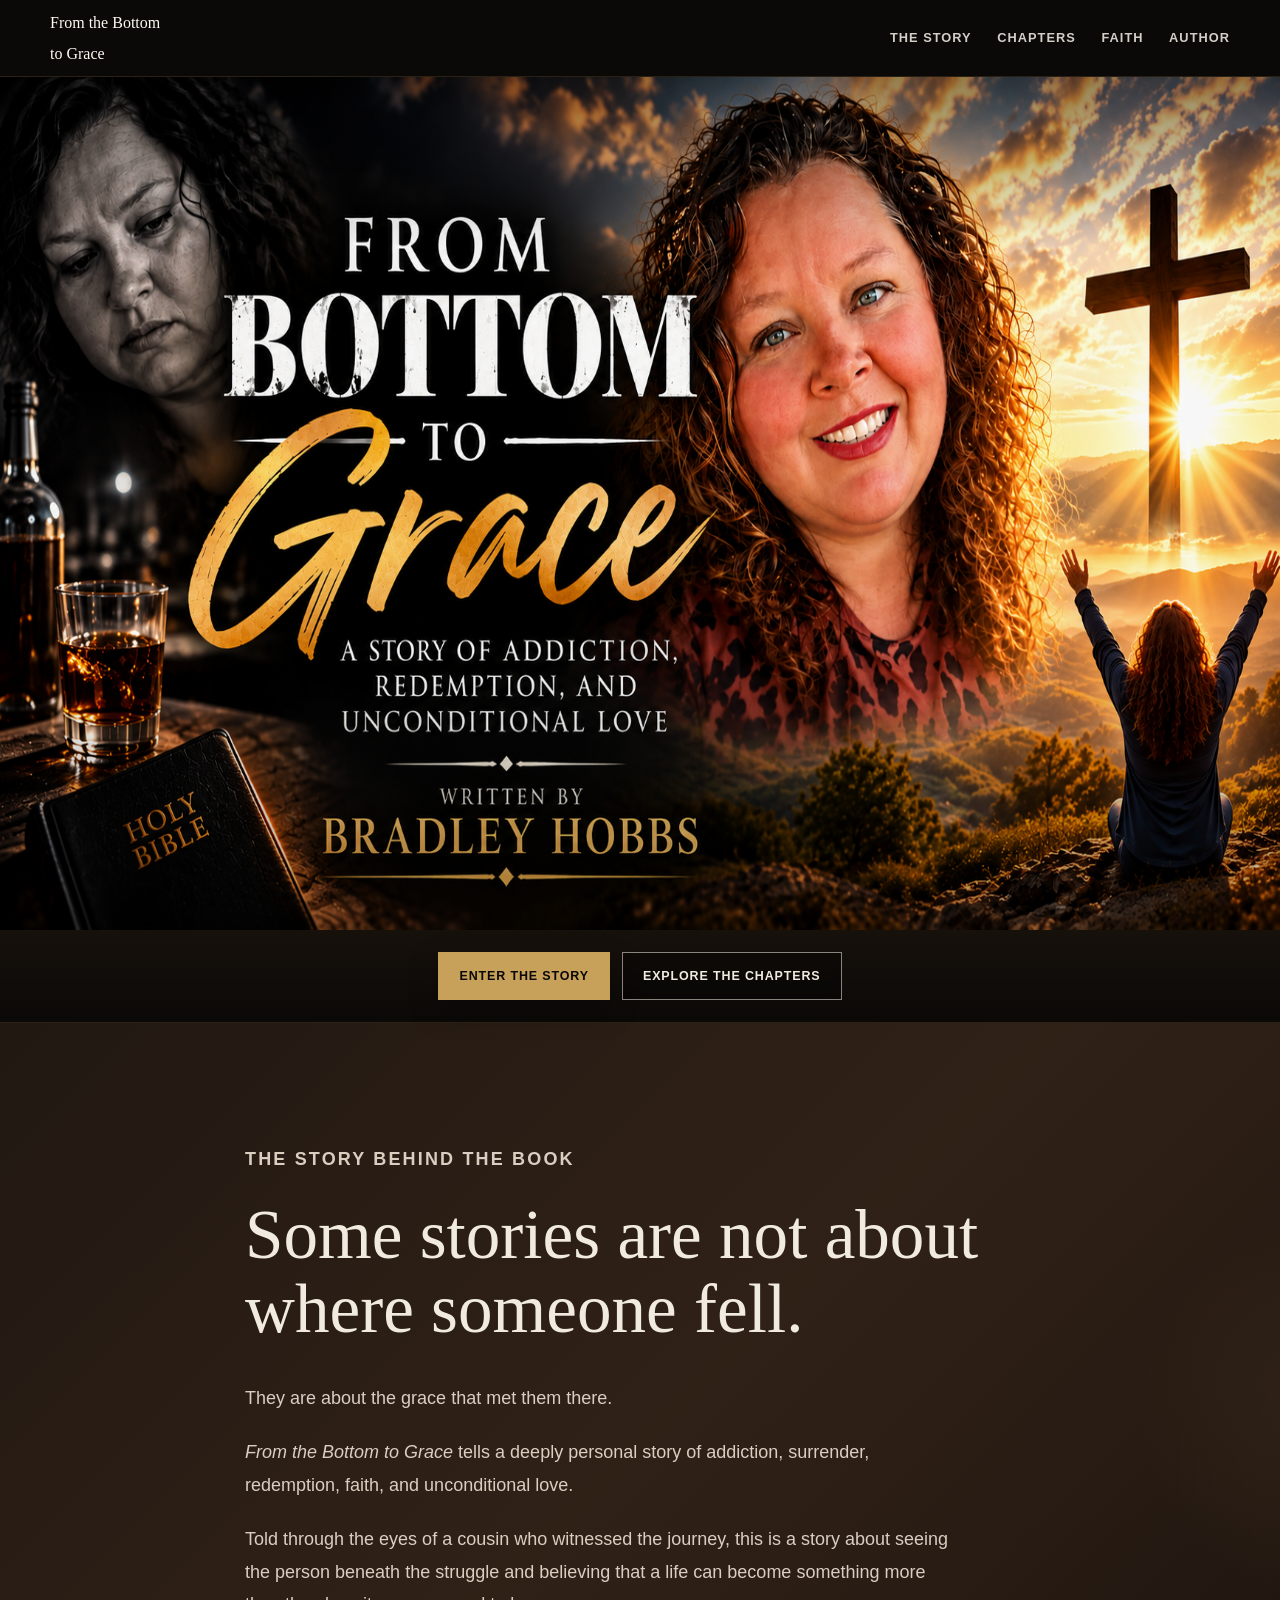
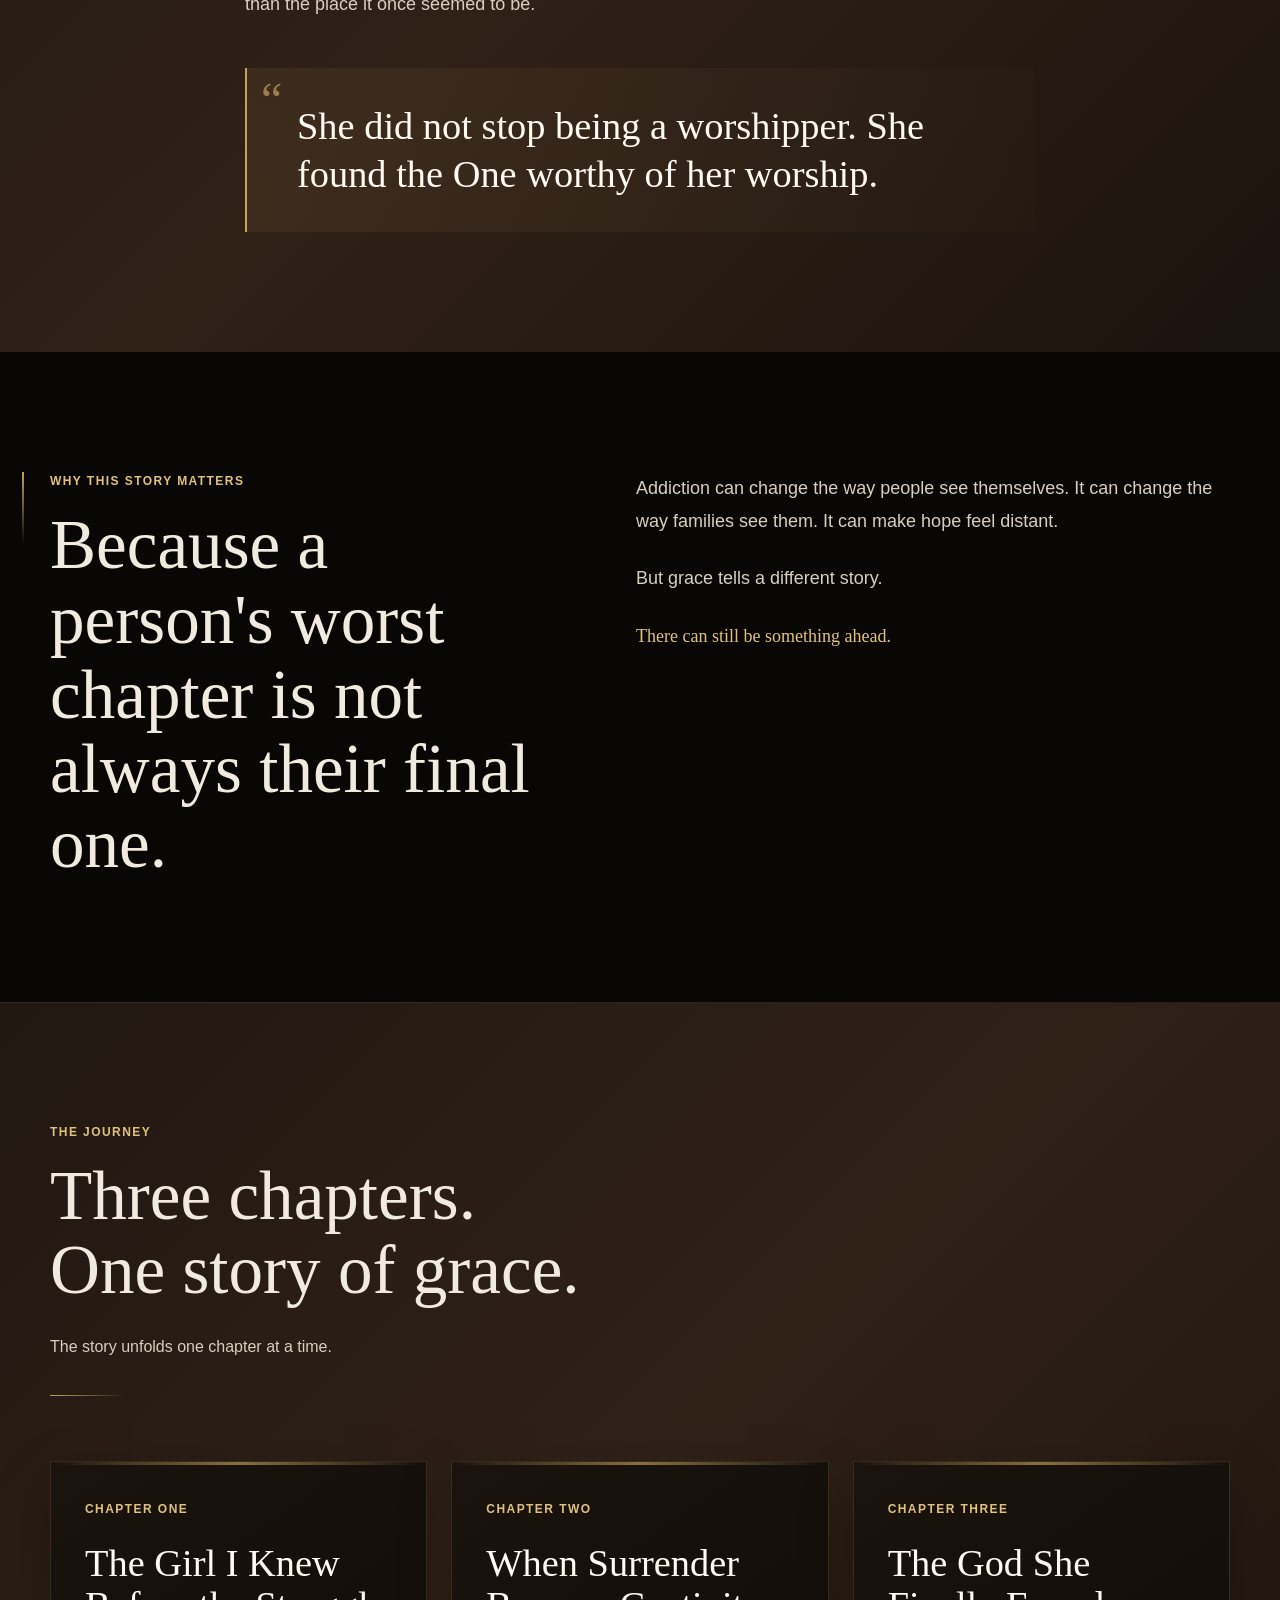
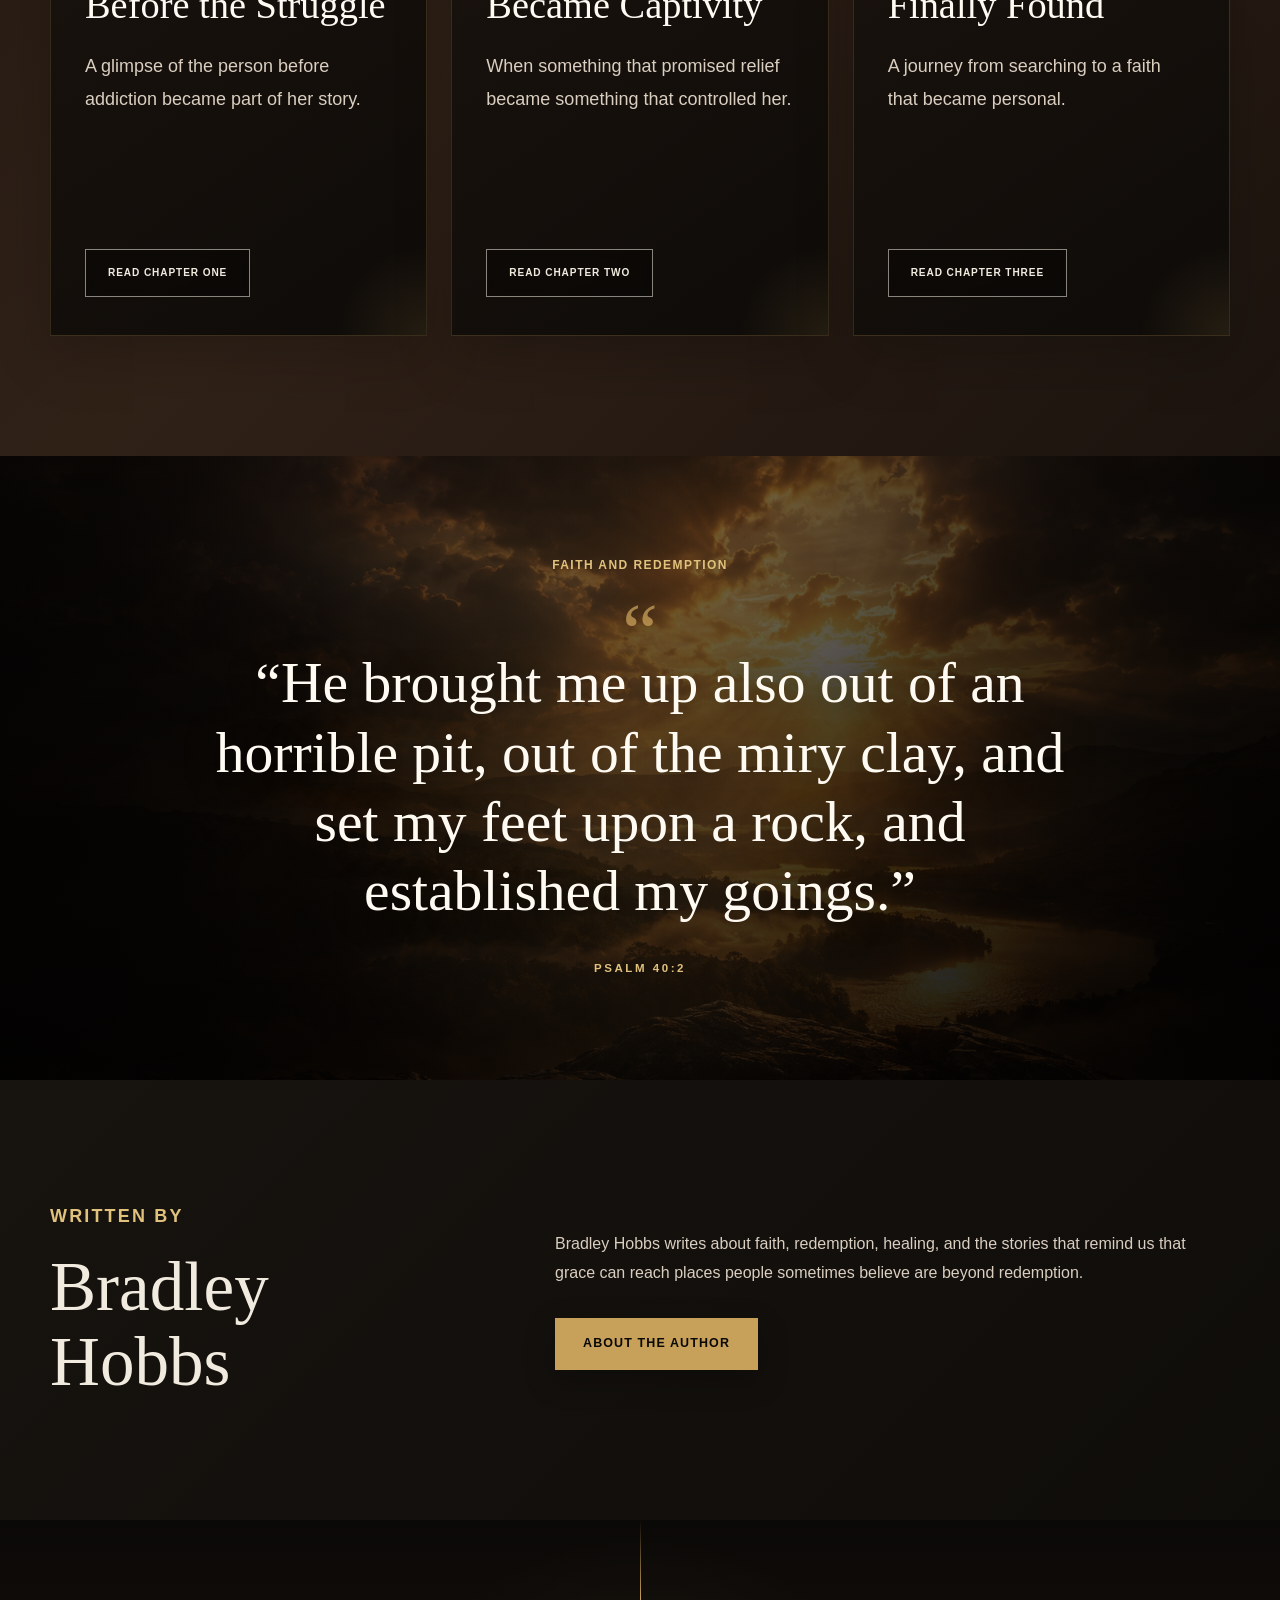
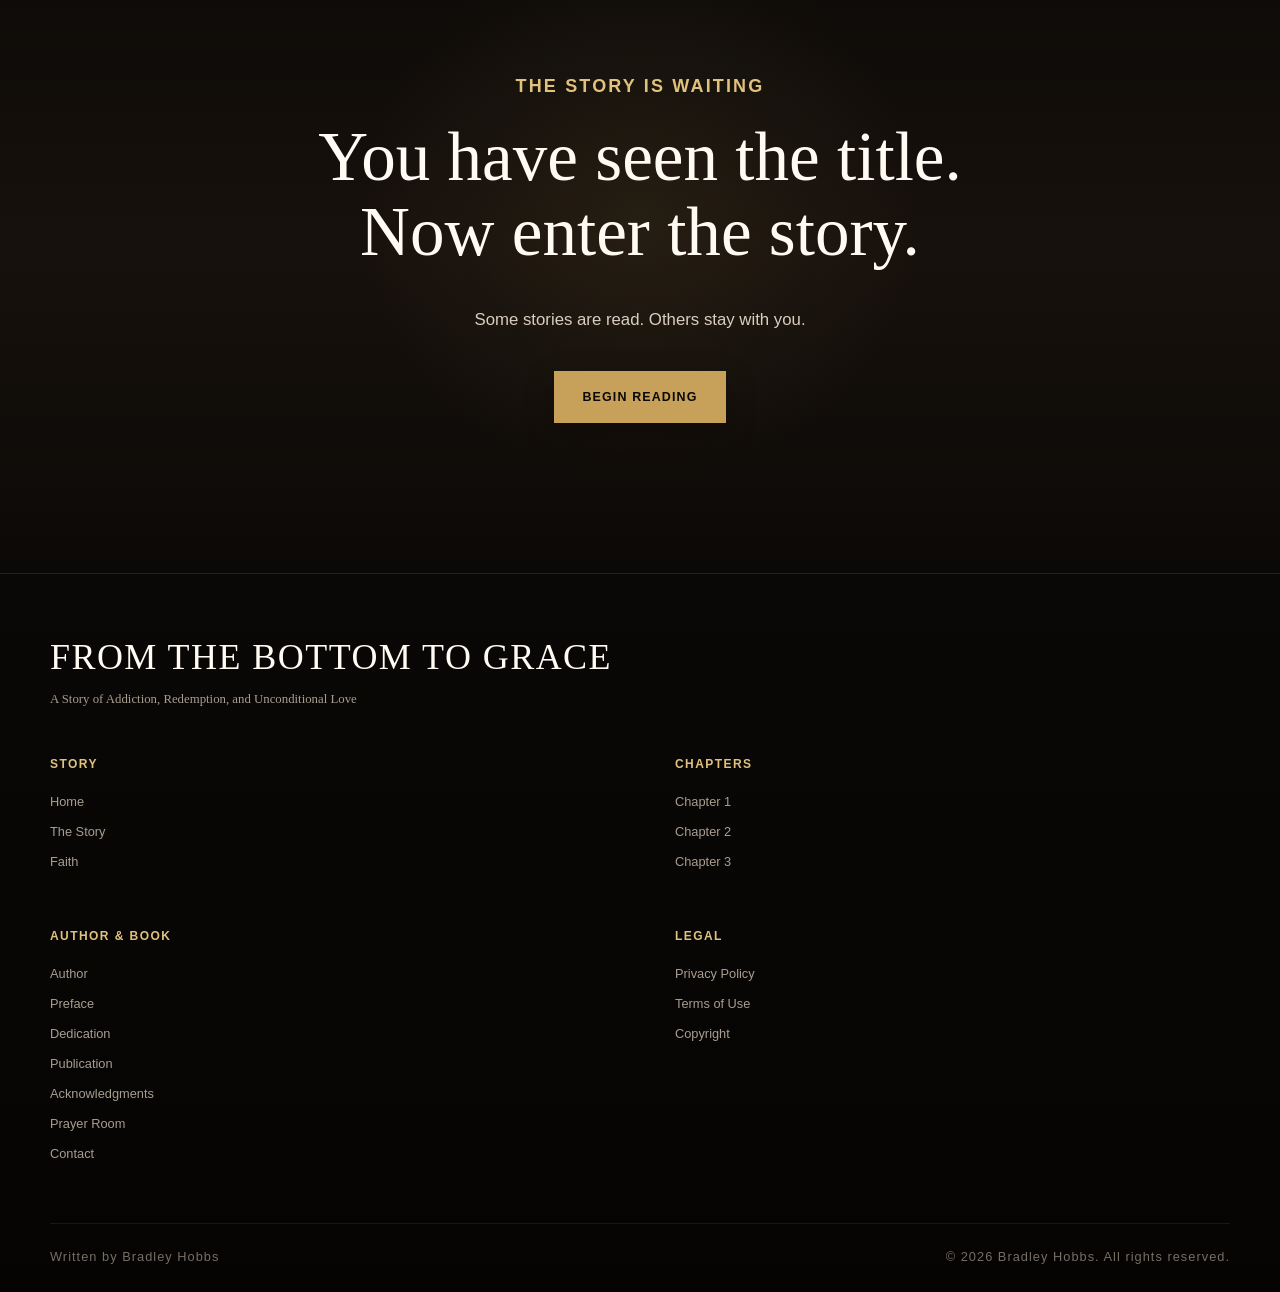
==== commit eac4d30f: "Fix homepage overflow and responsive iPad layout" ====
--- a/index.html
+++ b/index.html
@@ -147,6 +147,117 @@
     @media (min-width: 701px) {
       .homepage-header .main-navigation { display: flex; }
     }
+
+    /* Final iPad and mobile viewport correction */
+    html, body {
+      width: 100%;
+      max-width: 100%;
+      min-width: 0;
+      margin: 0;
+      overflow-x: clip;
+    }
+    *, *::before, *::after { box-sizing: border-box; }
+    .homepage-header, main, .hero, .hero-actions, .section, .faith-banner,
+    .final-message, .site-footer {
+      width: 100%;
+      max-width: 100%;
+      min-width: 0;
+    }
+    .container {
+      width: min(100% - 40px, 1180px);
+      max-width: 1180px;
+      min-width: 0;
+      margin-left: auto;
+      margin-right: auto;
+    }
+    .homepage-header {
+      position: relative;
+      inset: auto;
+      background: #0b0907;
+    }
+    .homepage-header .navigation {
+      min-height: 76px;
+      width: min(100% - 40px, 1180px);
+    }
+    .hero {
+      position: relative;
+      display: block;
+      width: 100%;
+      height: auto;
+      min-height: 0;
+      aspect-ratio: 1536 / 1024;
+      margin: 0;
+      padding: 0;
+      overflow: hidden;
+      background-size: 100% 100%;
+      background-position: center;
+    }
+    .hero-actions {
+      margin: 0;
+      padding: 22px 0;
+      min-height: 0;
+    }
+    .hero-actions > .container {
+      width: min(100% - 40px, 1180px);
+    }
+    .section-warm, .section-dark, .section-black, .section,
+    .story-introduction, .story-text, .two-column, .section-copy,
+    .author-section, .section-heading, .chapter-grid, .chapter-card {
+      min-width: 0;
+      max-width: 100%;
+    }
+    .story-introduction {
+      display: block;
+      width: 100%;
+    }
+    .story-text {
+      width: 100%;
+      max-width: 790px;
+      margin: 0 auto;
+    }
+    .story-text h2, .two-column h2, .section-heading h2,
+    .author-section h2, .final-message h2 {
+      max-width: 100%;
+      overflow-wrap: anywhere;
+      font-size: clamp(2.1rem, 5.4vw, 4.6rem);
+    }
+    .story-text p, .section-copy p, .chapter-card p,
+    .author-section p, .final-message p {
+      overflow-wrap: break-word;
+      font-size: clamp(1rem, 1.6vw, 1.125rem);
+      line-height: 1.8;
+    }
+    @media (max-width: 1100px) {
+      .story-introduction, .two-column, .author-section {
+        display: block;
+        grid-template-columns: minmax(0, 1fr);
+        gap: 0;
+      }
+      .story-introduction > *, .two-column > *, .author-section > * {
+        width: 100%;
+        max-width: 100%;
+      }
+      .section { padding: clamp(56px, 8vw, 88px) 0; }
+      .two-column > div + div, .author-section > div + div { margin-top: 28px; }
+      .chapter-grid { grid-template-columns: repeat(2, minmax(0, 1fr)); }
+    }
+    @media (max-width: 700px) {
+      .container, .homepage-header .navigation,
+      .hero-actions > .container {
+        width: calc(100% - 32px);
+      }
+      .homepage-header .navigation { min-height: 64px; }
+      .hero { aspect-ratio: 3 / 2; }
+      .hero-actions { padding: 16px 0 22px; }
+      .hero-actions .hero-buttons { display: grid; grid-template-columns: 1fr; }
+      .hero-actions .button { width: 100%; }
+      .chapter-grid { grid-template-columns: minmax(0, 1fr); }
+      .story-text h2, .two-column h2, .section-heading h2,
+      .author-section h2, .final-message h2 {
+        font-size: clamp(2rem, 8vw, 3rem);
+      }
+    }
+
   </style>
 </head>
 
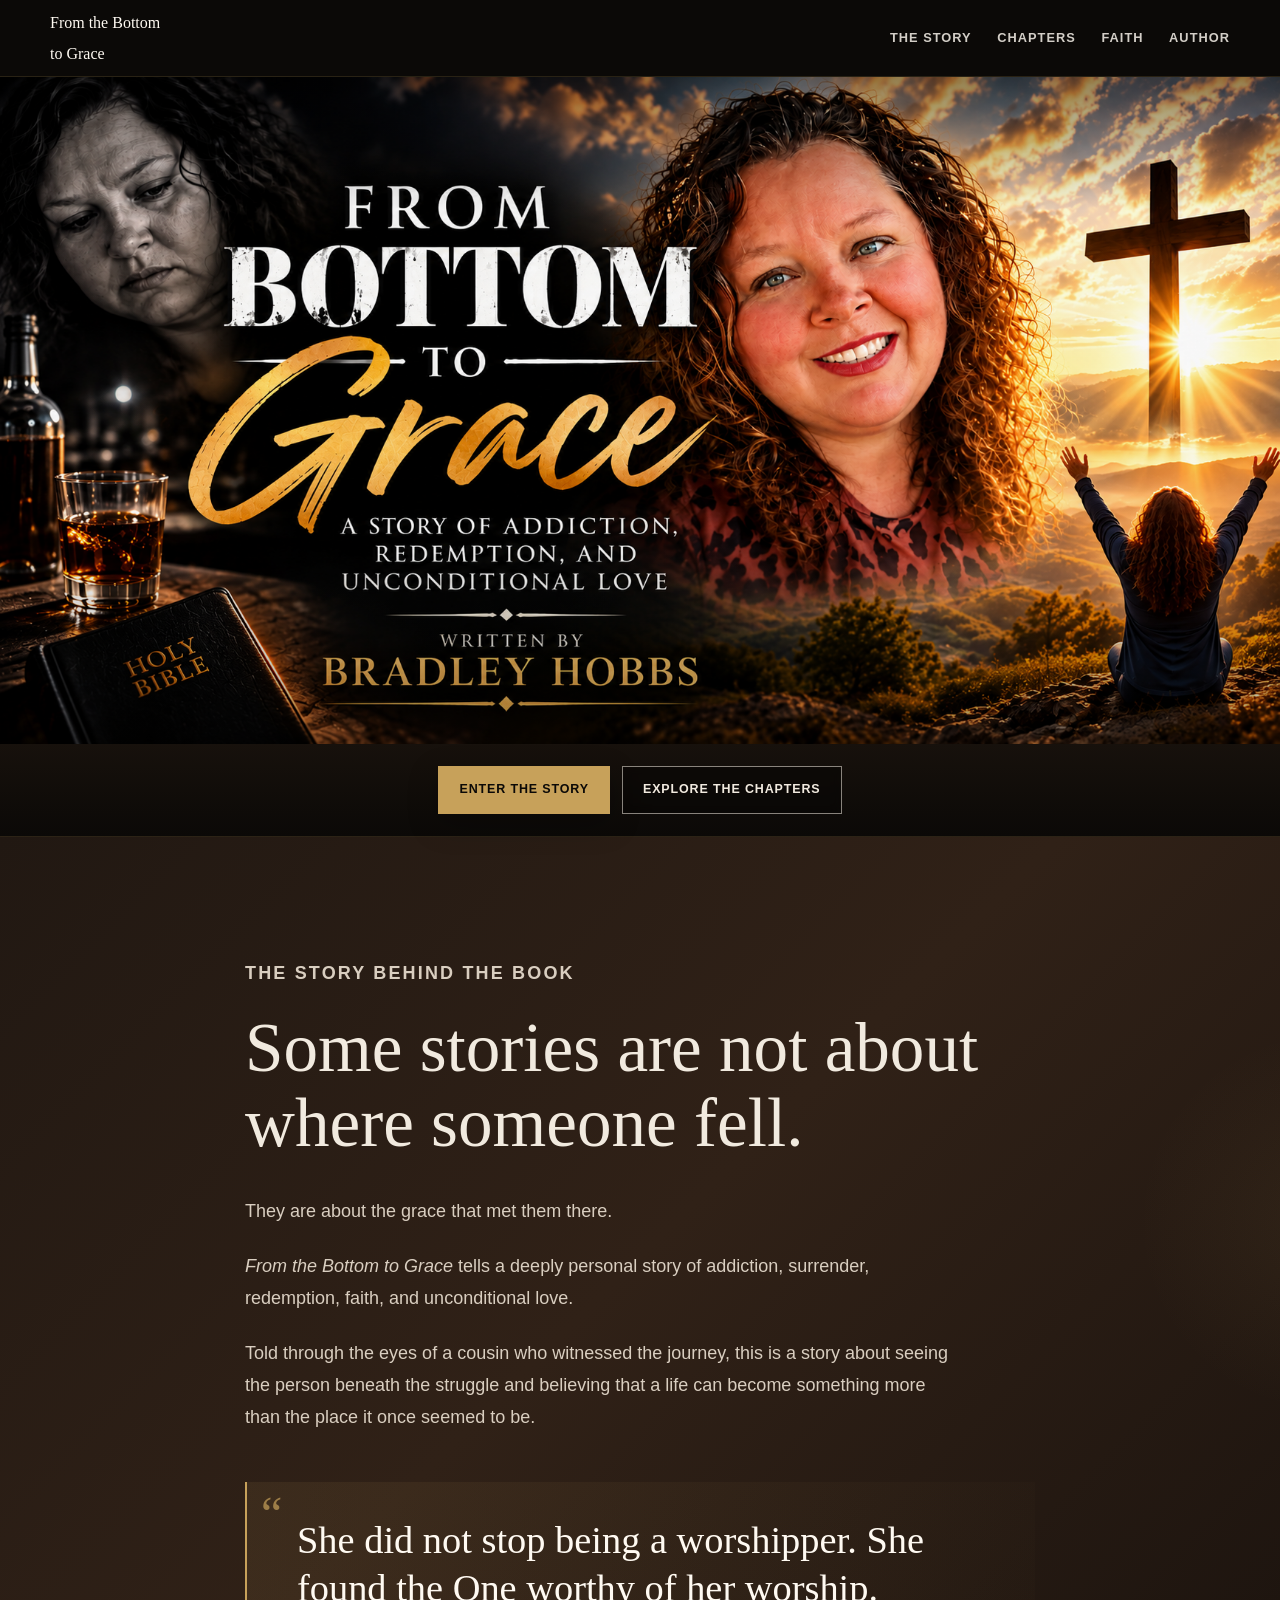
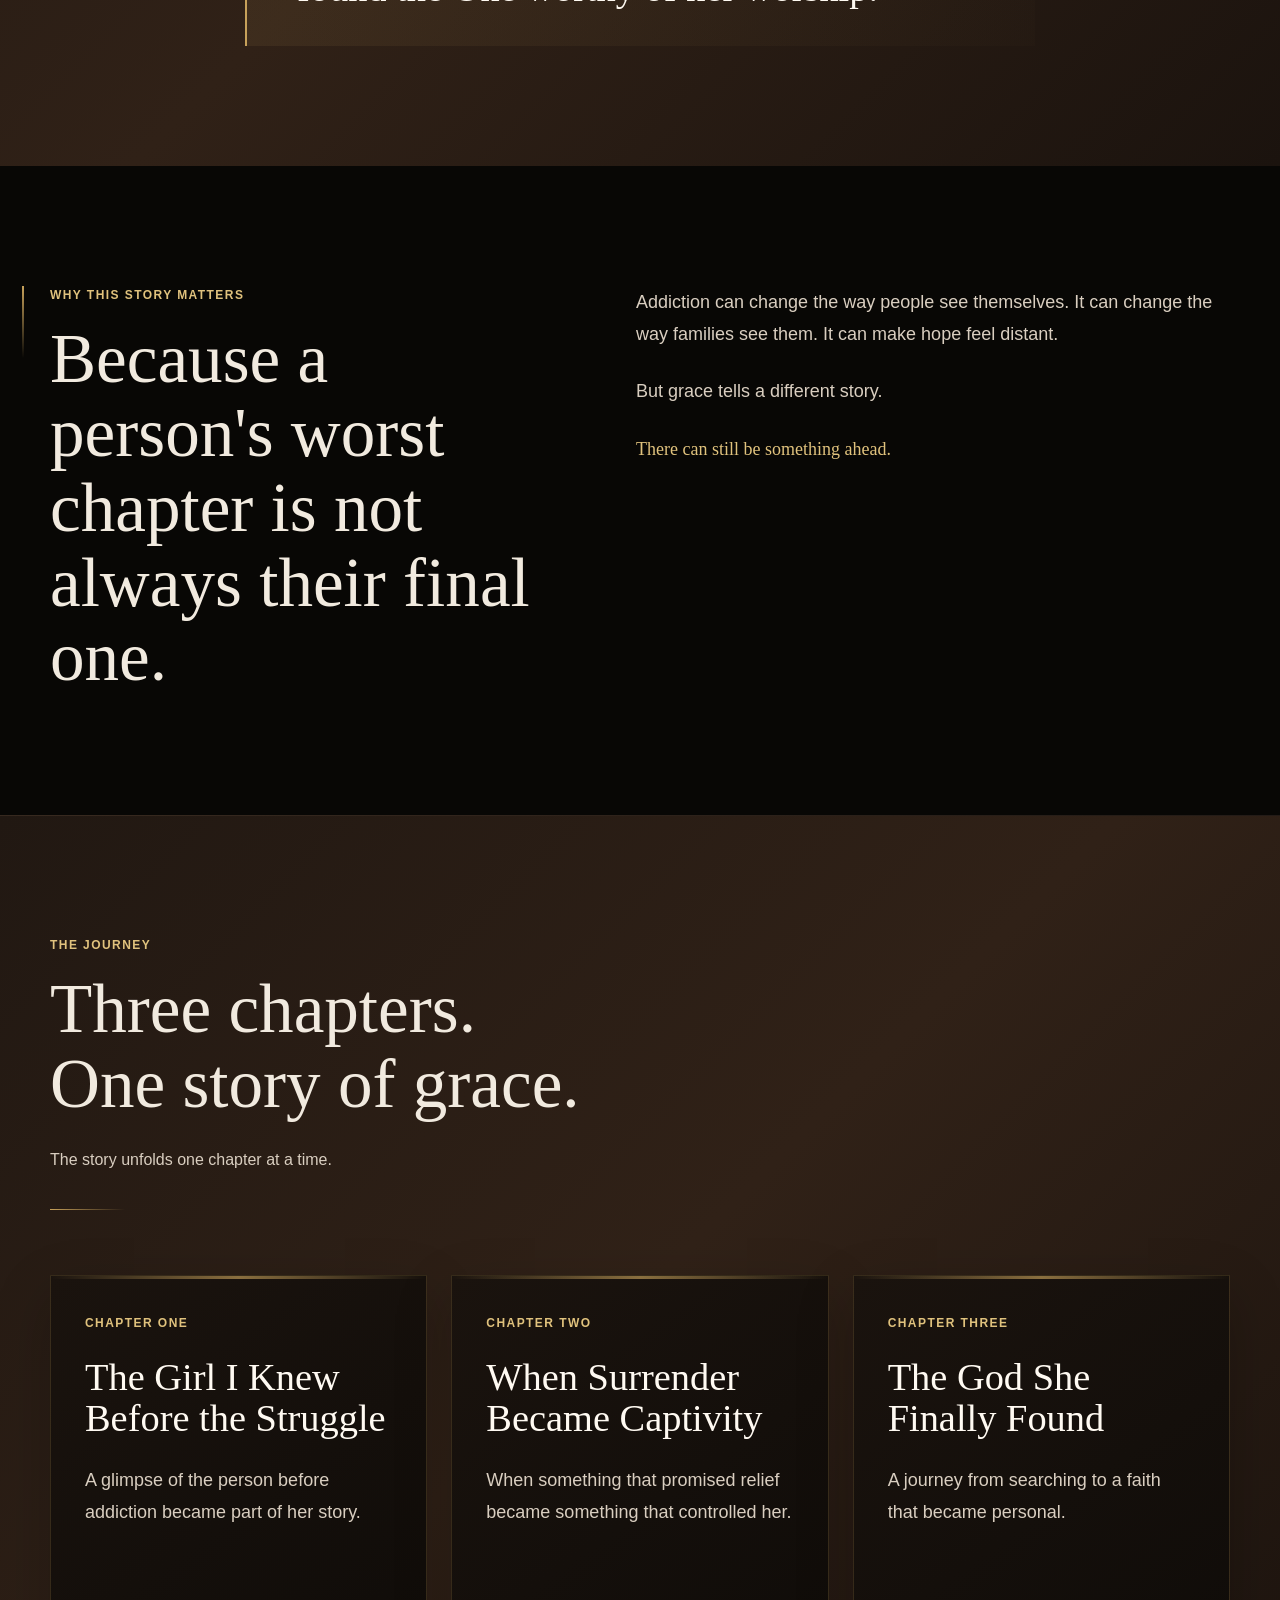
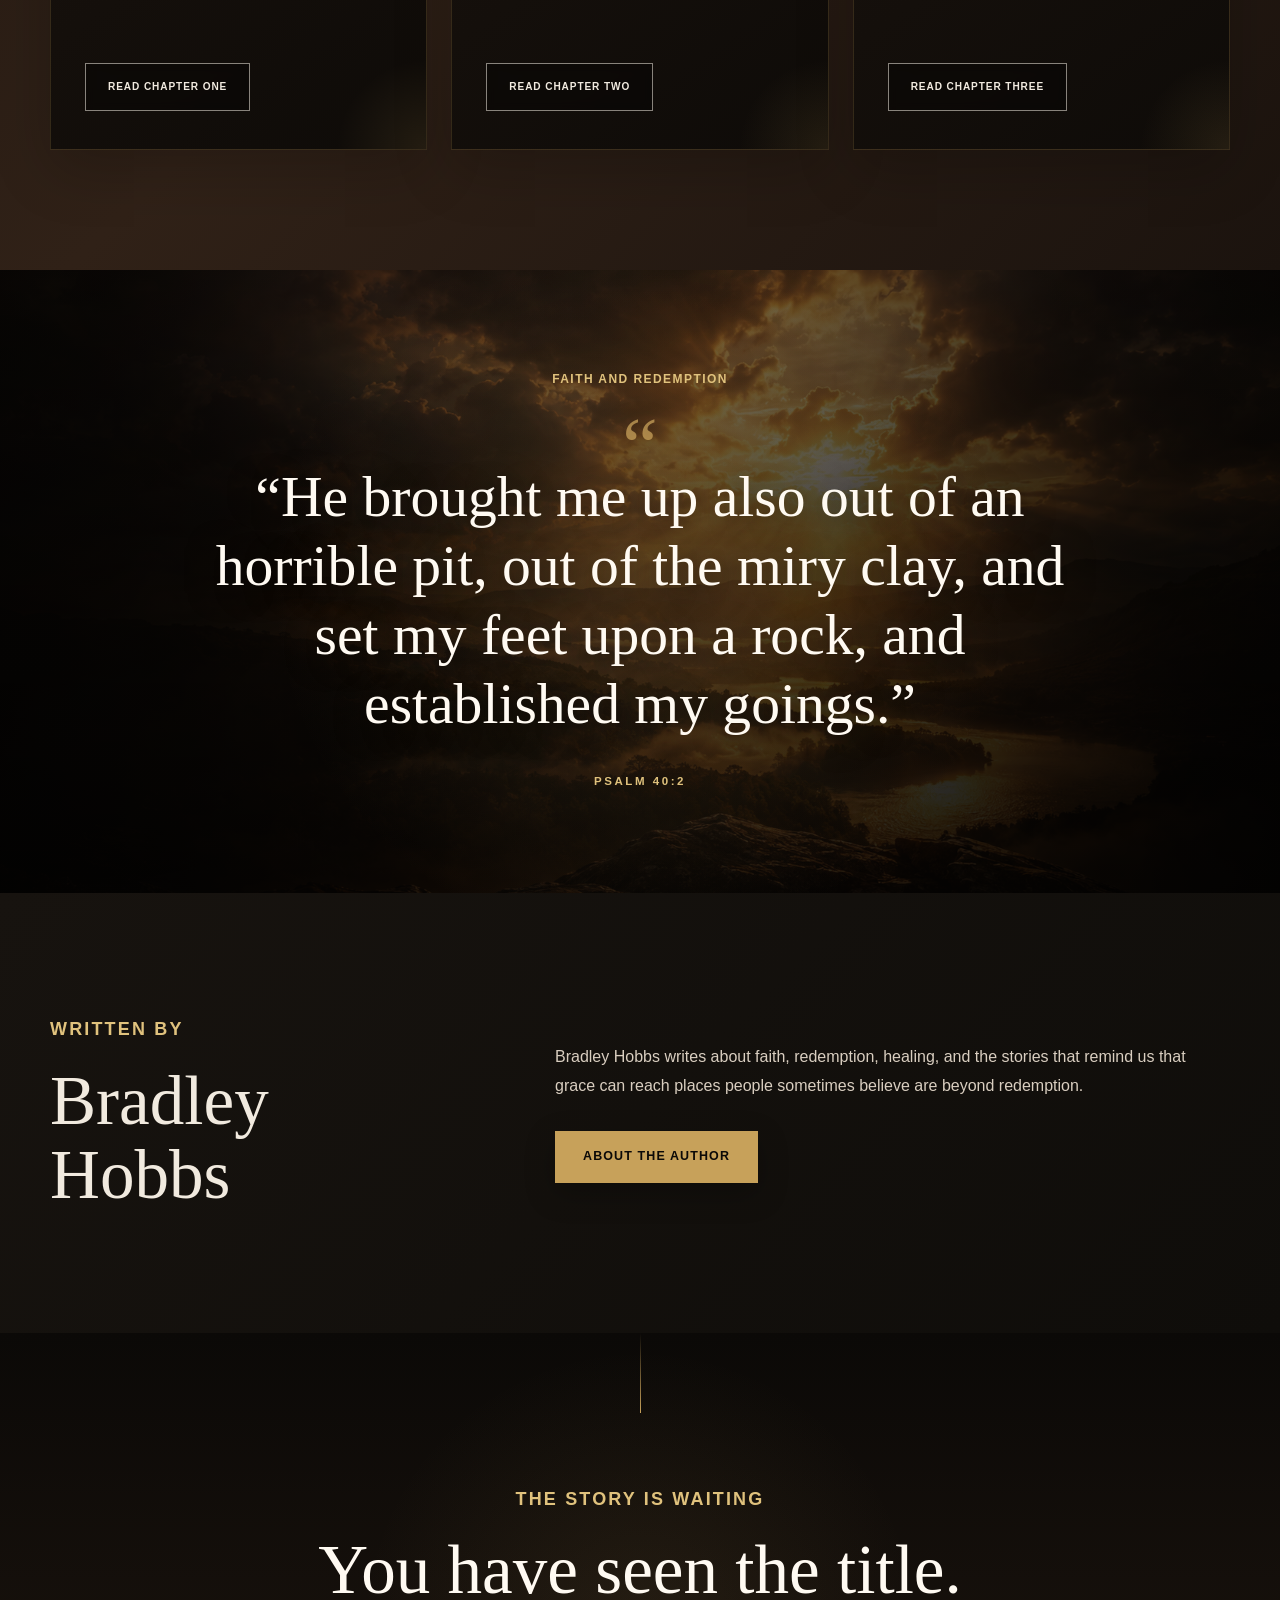
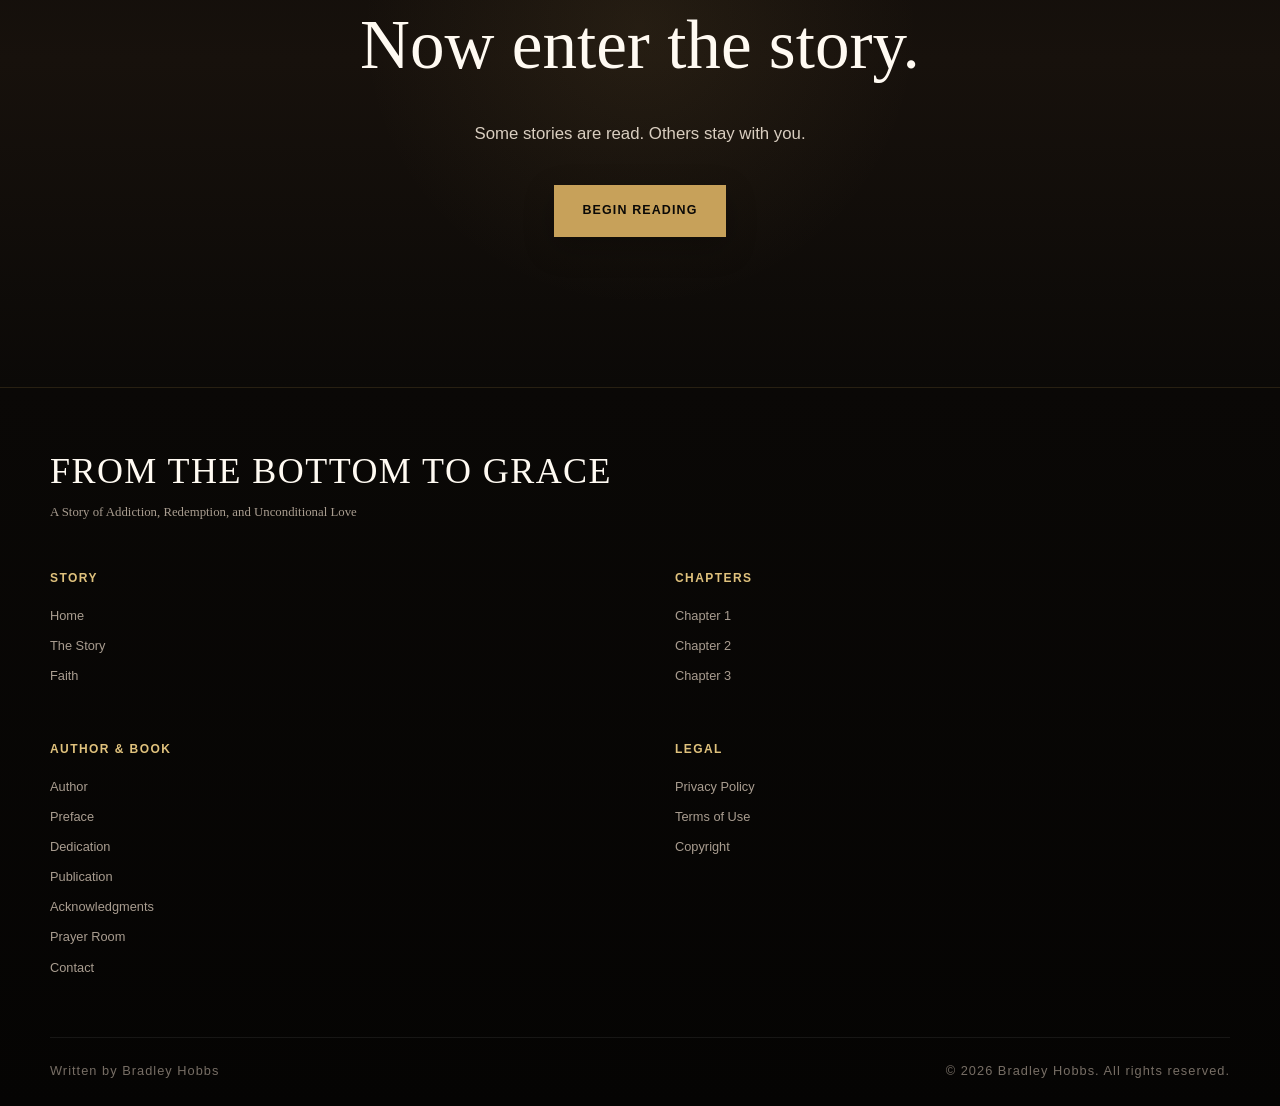
==== commit ff86fe79: "Preserve banner proportions on responsive layouts" ====
--- a/index.html
+++ b/index.html
@@ -185,12 +185,13 @@
       width: 100%;
       height: auto;
       min-height: 0;
-      aspect-ratio: 1536 / 1024;
+      aspect-ratio: 1920 / 1000;
       margin: 0;
       padding: 0;
       overflow: hidden;
-      background-size: 100% 100%;
-      background-position: center;
+      background-size: cover;
+      background-position: center center;
+      background-repeat: no-repeat;
     }
     .hero-actions {
       margin: 0;
@@ -247,7 +248,11 @@
         width: calc(100% - 32px);
       }
       .homepage-header .navigation { min-height: 64px; }
-      .hero { aspect-ratio: 3 / 2; }
+      .hero {
+        aspect-ratio: 1920 / 1000;
+        background-size: cover;
+        background-position: center center;
+      }
       .hero-actions { padding: 16px 0 22px; }
       .hero-actions .hero-buttons { display: grid; grid-template-columns: 1fr; }
       .hero-actions .button { width: 100%; }
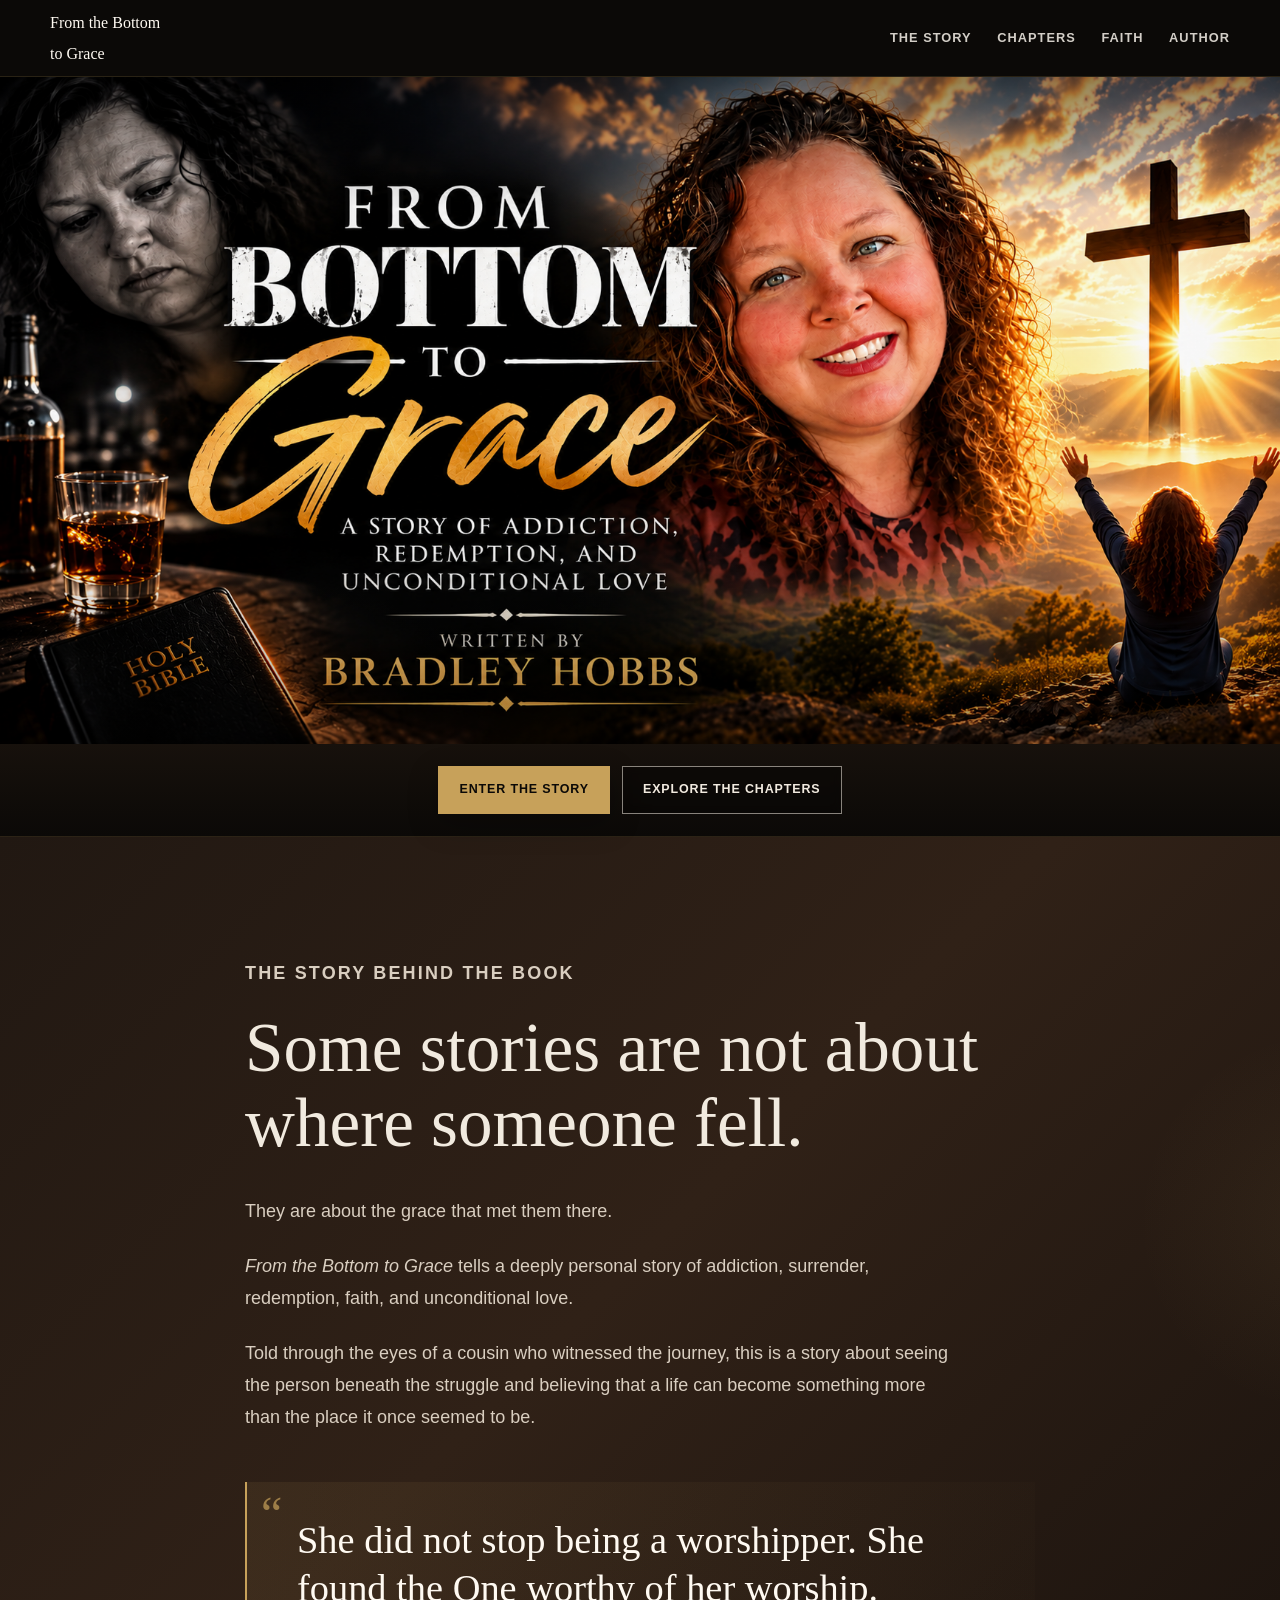
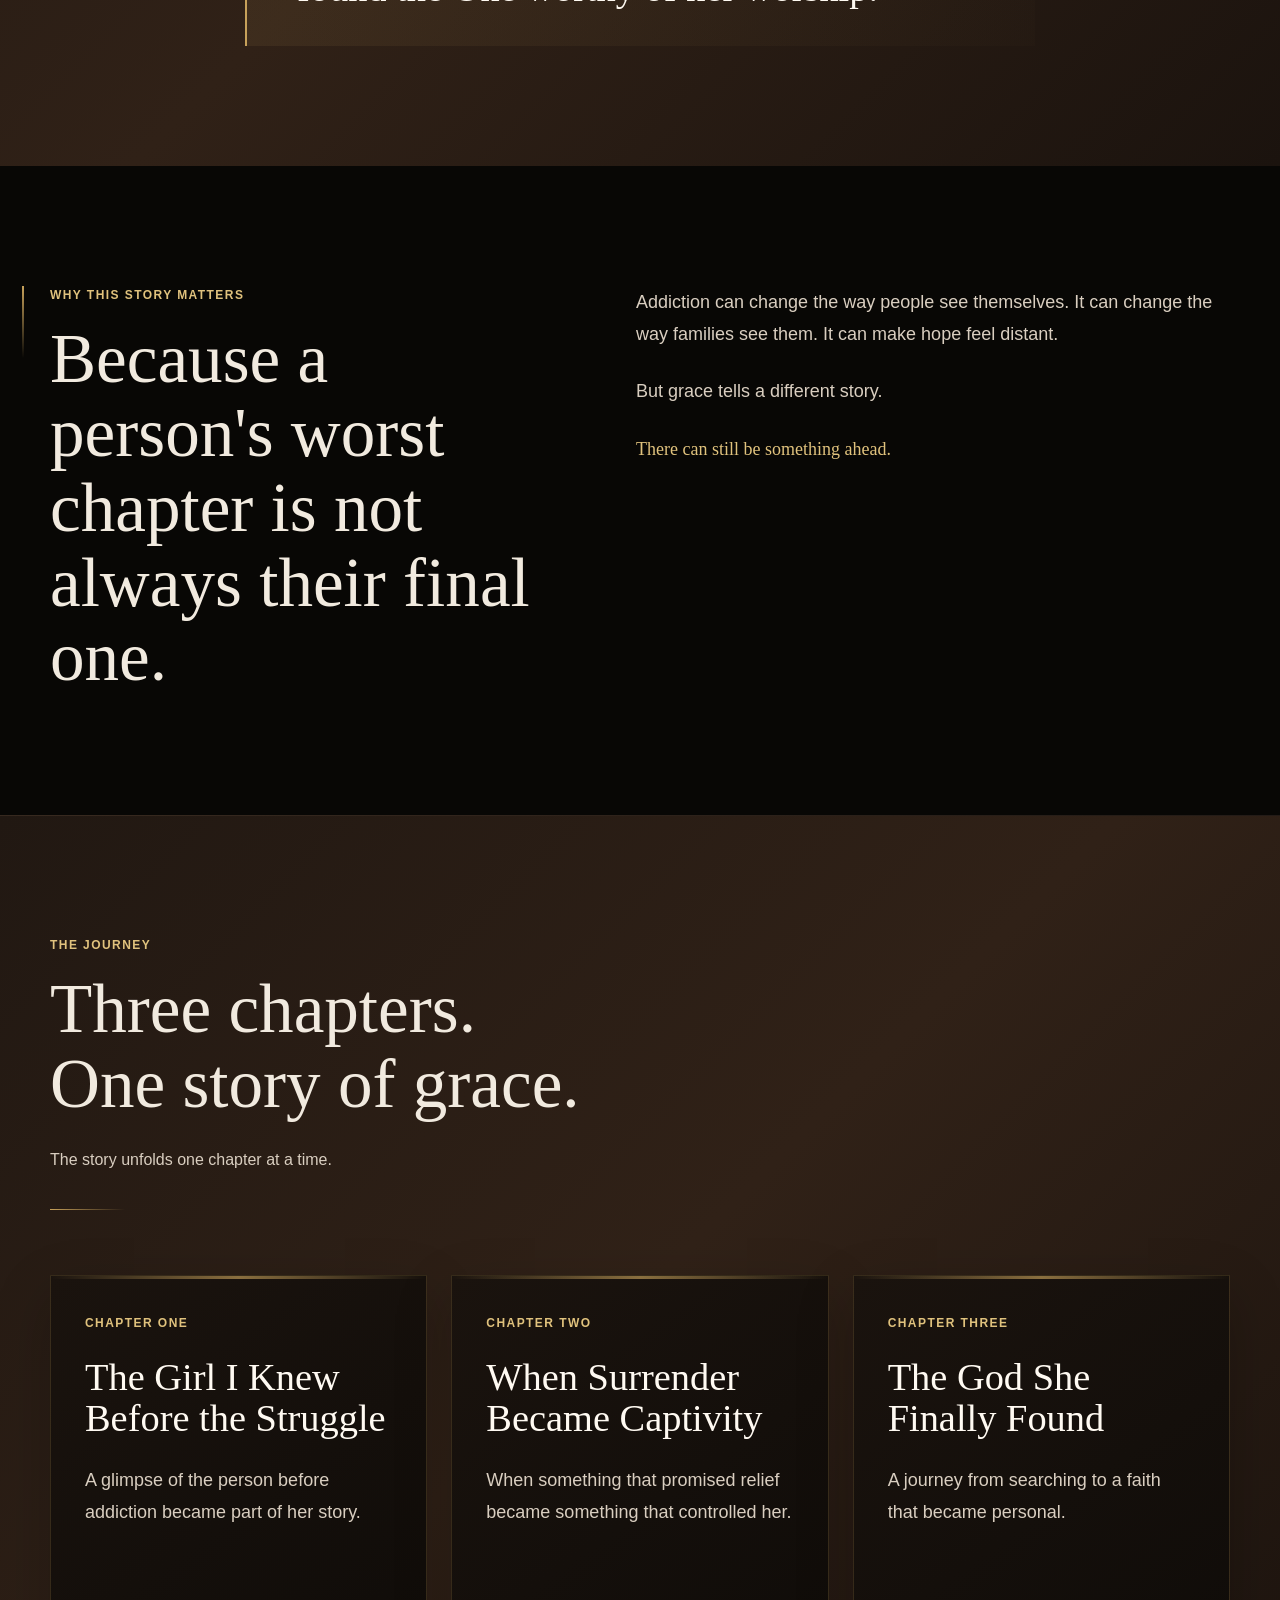
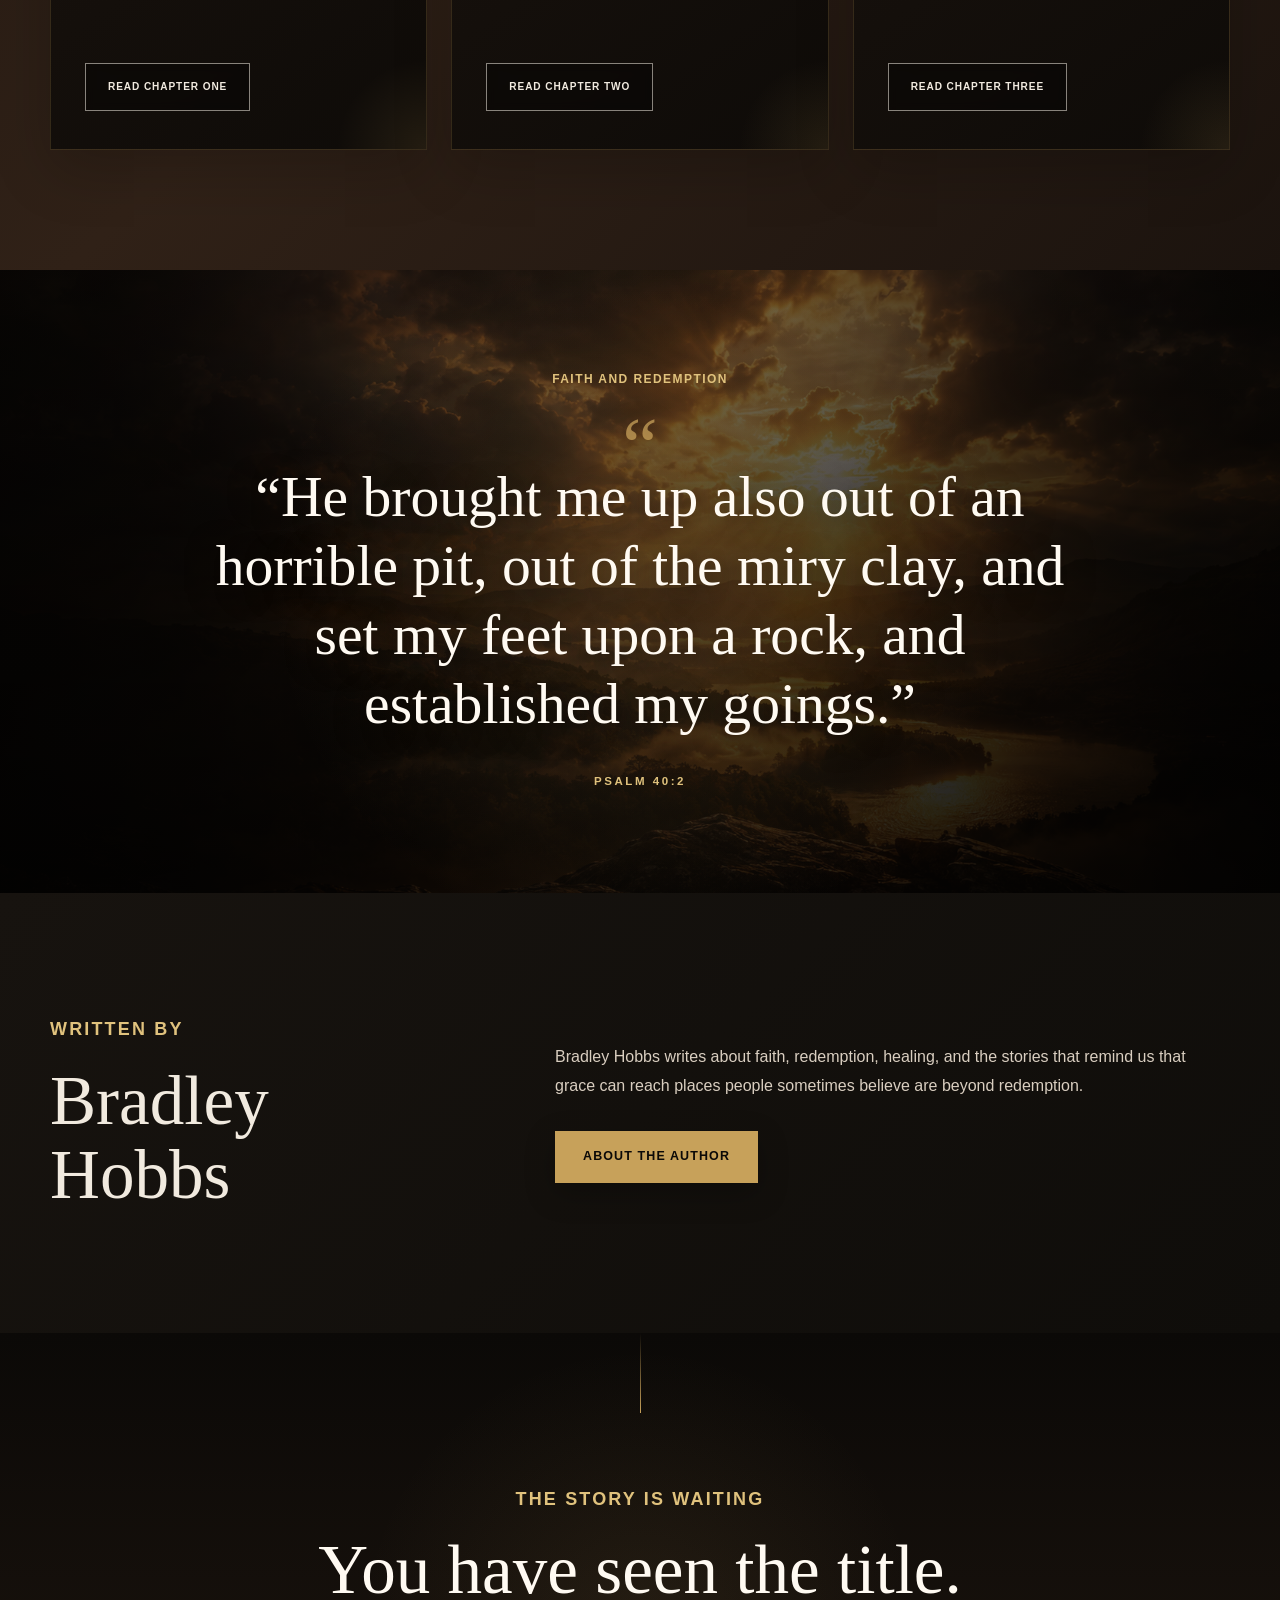
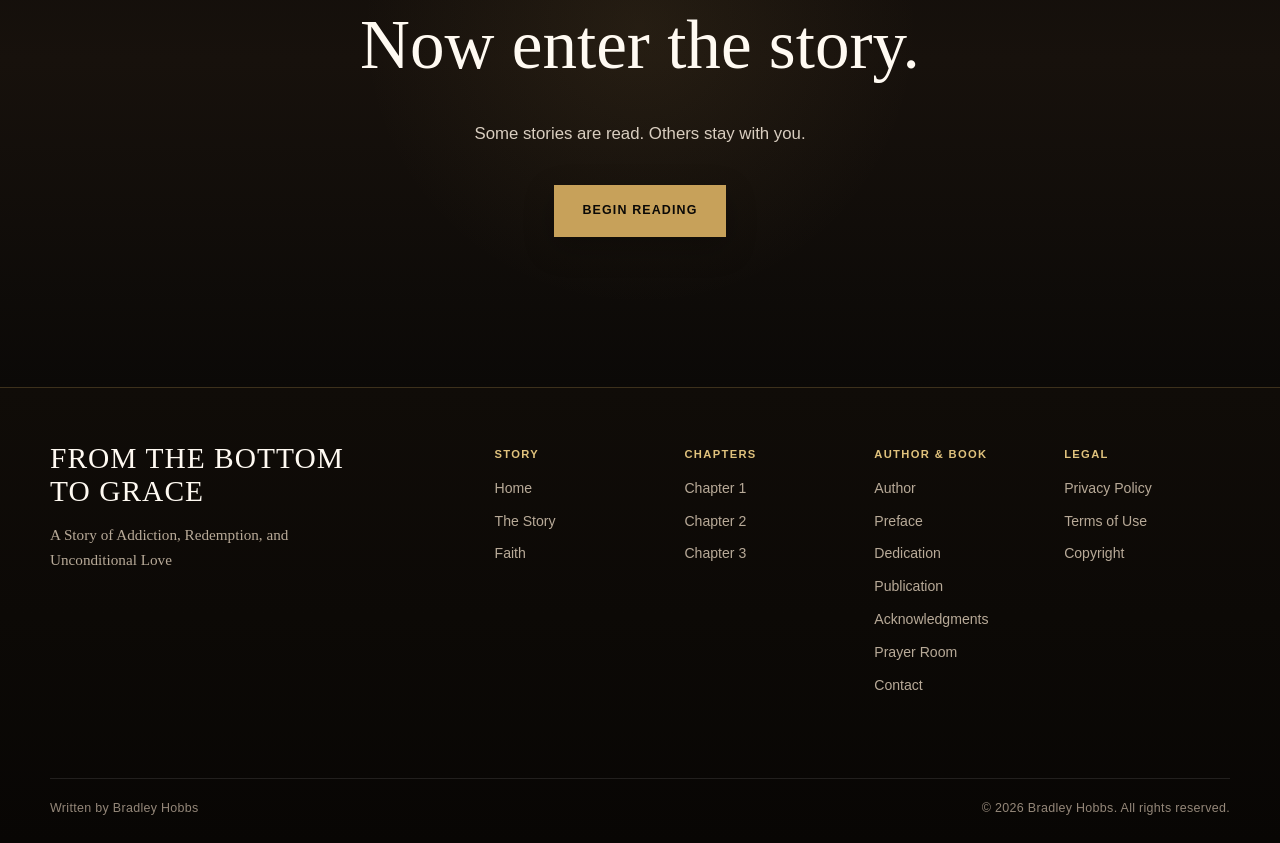
==== commit 67145324: "Refresh shared footer styles across pages" ====
--- a/index.html
+++ b/index.html
@@ -12,7 +12,7 @@
 
   <title>From the Bottom to Grace | Bradley Hobbs</title>
 
-  <link rel="stylesheet" href="styles.css?v=20261020-2">
+  <link rel="stylesheet" href="styles.css?v=20261020-footer1">
 
   <style id="homepage-layout-readability-fix">
     /* Homepage-specific fallback styles to ensure alignment and readability. */
--- a/styles.css
+++ b/styles.css
@@ -5025,3 +5025,153 @@
     font-size: 0.8rem;
   }
 }
+
+
+/* =========================================================
+   SITE-WIDE FOOTER REDESIGN
+   Consistent spacing, hierarchy, and responsive columns
+   ========================================================= */
+.site-footer {
+  width: 100%;
+  max-width: 100%;
+  overflow: hidden;
+  background: linear-gradient(180deg, #100c08 0%, #080604 100%);
+  border-top: 1px solid rgba(199, 161, 90, 0.28);
+}
+.site-footer .footer-inner {
+  display: grid;
+  grid-template-columns: minmax(220px, 0.9fr) minmax(0, 1.8fr);
+  align-items: start;
+  column-gap: clamp(36px, 6vw, 88px);
+  row-gap: 36px;
+  width: min(calc(100% - 64px), 1180px);
+  max-width: 1180px;
+  margin-inline: auto;
+  padding: 54px 0 0;
+}
+.site-footer .footer-brand {
+  min-width: 0;
+  margin: 0;
+}
+.site-footer .footer-title {
+  max-width: 330px;
+  margin: 0 0 14px;
+  font-size: clamp(1.45rem, 2.3vw, 2rem);
+  line-height: 1.12;
+  letter-spacing: 0.035em;
+  overflow-wrap: anywhere;
+}
+.site-footer .footer-subtitle {
+  max-width: 320px;
+  margin: 0;
+  font-size: 0.95rem;
+  line-height: 1.7;
+  color: #b8aa98;
+}
+.site-footer .footer-links {
+  display: grid;
+  grid-template-columns: repeat(4, minmax(0, 1fr));
+  gap: 24px;
+  min-width: 0;
+  padding: 4px 0 34px;
+}
+.site-footer .footer-resource-group {
+  min-width: 0;
+  align-items: flex-start;
+}
+.site-footer .footer-resource-title {
+  margin: 0 0 16px;
+  font-size: 0.7rem;
+  line-height: 1.45;
+  letter-spacing: 0.12em;
+  overflow-wrap: anywhere;
+}
+.site-footer .footer-links a {
+  max-width: 100%;
+  margin: 0 0 11px;
+  font-size: 0.88rem;
+  line-height: 1.55;
+  overflow-wrap: anywhere;
+  color: #b8aa98;
+}
+.site-footer .footer-links a:hover {
+  color: #f1eadf;
+}
+.site-footer .footer-bottom {
+  grid-column: 1 / -1;
+  display: flex;
+  flex-wrap: wrap;
+  align-items: center;
+  justify-content: space-between;
+  gap: 12px 24px;
+  min-width: 0;
+  margin: 0;
+  padding: 20px 0 24px;
+  border-top: 1px solid rgba(255, 255, 255, 0.1);
+}
+.site-footer .footer-bottom p {
+  margin: 0;
+  font-size: 0.78rem;
+  line-height: 1.6;
+  letter-spacing: 0.025em;
+  color: #948779;
+}
+@media (max-width: 1000px) {
+  .site-footer .footer-inner {
+    grid-template-columns: minmax(0, 1fr);
+    row-gap: 30px;
+    width: min(calc(100% - 48px), 820px);
+    padding-top: 44px;
+  }
+  .site-footer .footer-brand {
+    max-width: 560px;
+  }
+  .site-footer .footer-links {
+    grid-template-columns: repeat(4, minmax(0, 1fr));
+    gap: 20px;
+    padding-bottom: 28px;
+  }
+}
+@media (max-width: 700px) {
+  .site-footer .footer-inner {
+    width: calc(100% - 36px);
+    row-gap: 28px;
+    padding-top: 36px;
+  }
+  .site-footer .footer-title {
+    font-size: clamp(1.35rem, 6vw, 1.8rem);
+  }
+  .site-footer .footer-subtitle {
+    font-size: 0.92rem;
+    line-height: 1.65;
+  }
+  .site-footer .footer-links {
+    grid-template-columns: repeat(2, minmax(0, 1fr));
+    gap: 28px 22px;
+    padding: 0 0 28px;
+  }
+  .site-footer .footer-resource-title {
+    margin-bottom: 12px;
+    font-size: 0.68rem;
+    letter-spacing: 0.1em;
+  }
+  .site-footer .footer-links a {
+    margin-bottom: 10px;
+    font-size: 0.88rem;
+    line-height: 1.55;
+  }
+  .site-footer .footer-bottom {
+    flex-direction: column;
+    align-items: flex-start;
+    gap: 7px;
+    padding: 18px 0 22px;
+  }
+  .site-footer .footer-bottom p {
+    font-size: 0.76rem;
+  }
+}
+@media (max-width: 360px) {
+  .site-footer .footer-inner { width: calc(100% - 28px); }
+  .site-footer .footer-links { column-gap: 14px; }
+  .site-footer .footer-links a { font-size: 0.84rem; }
+}
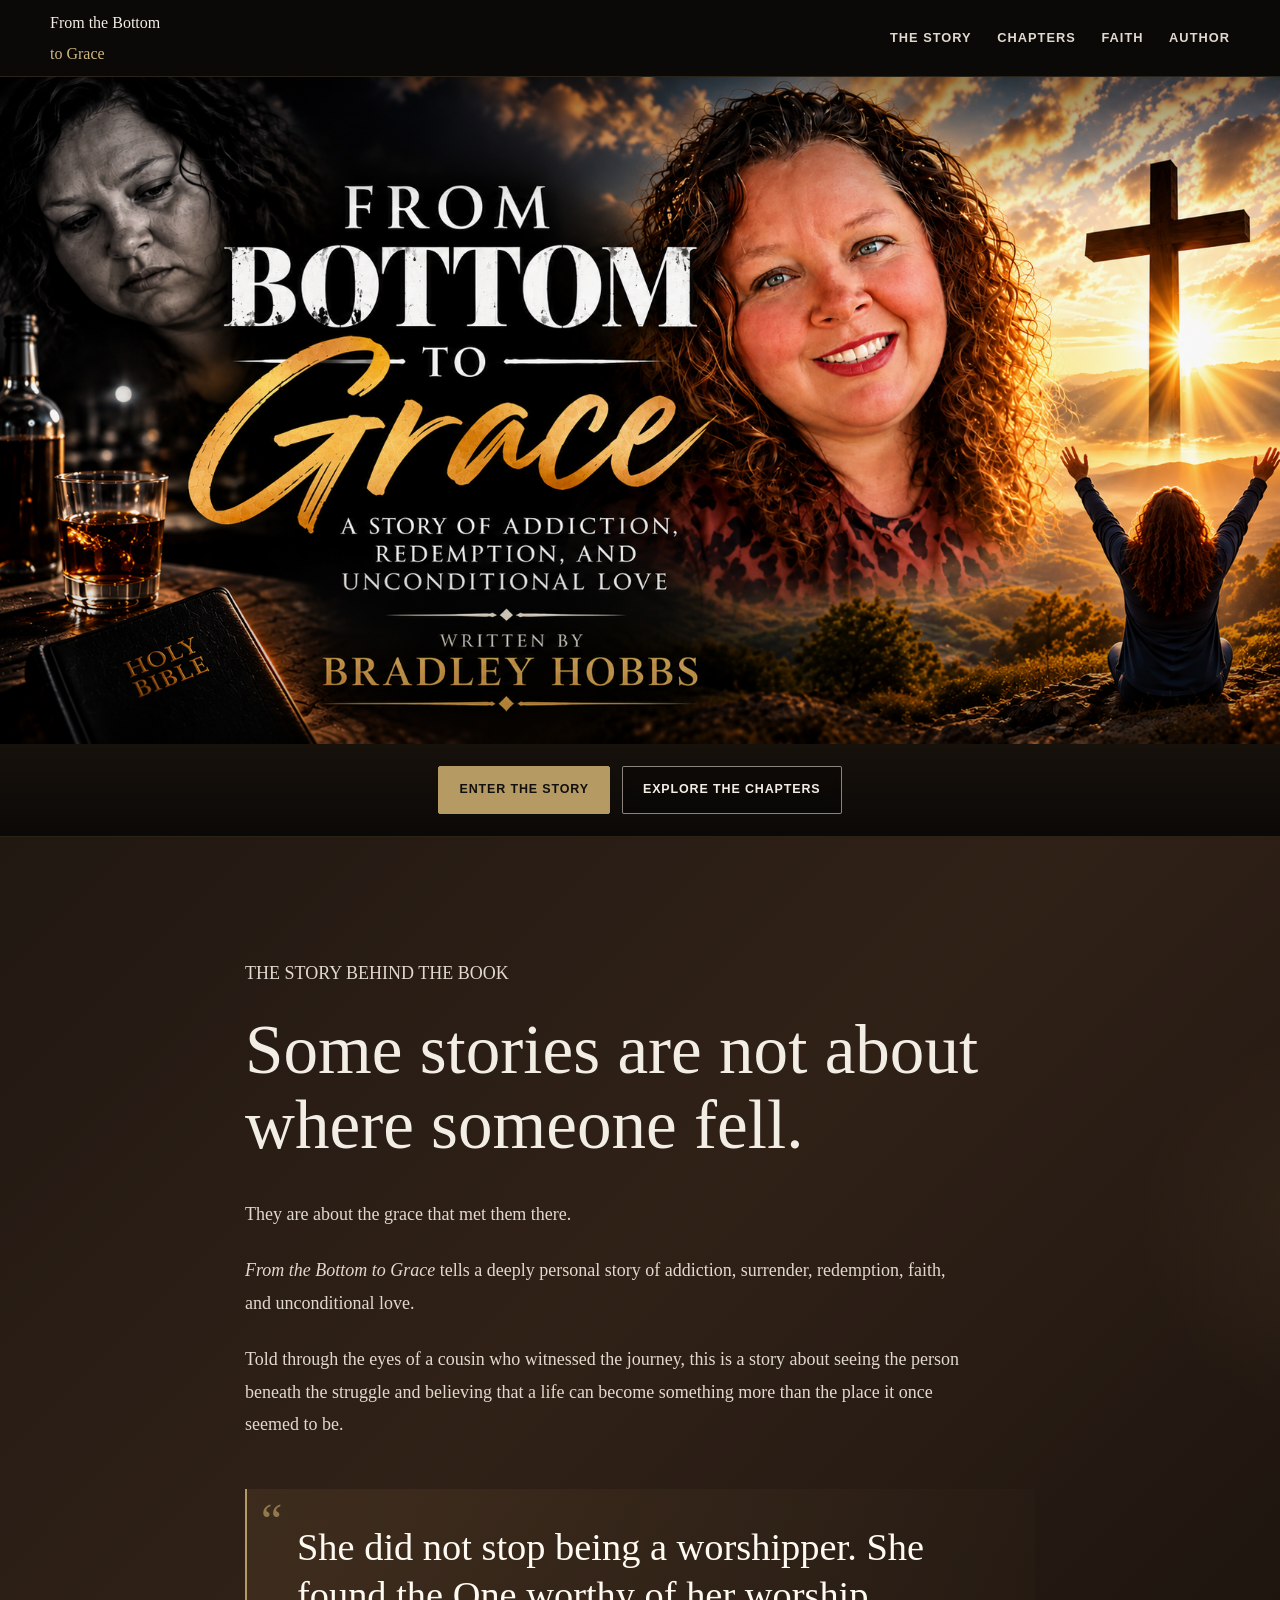
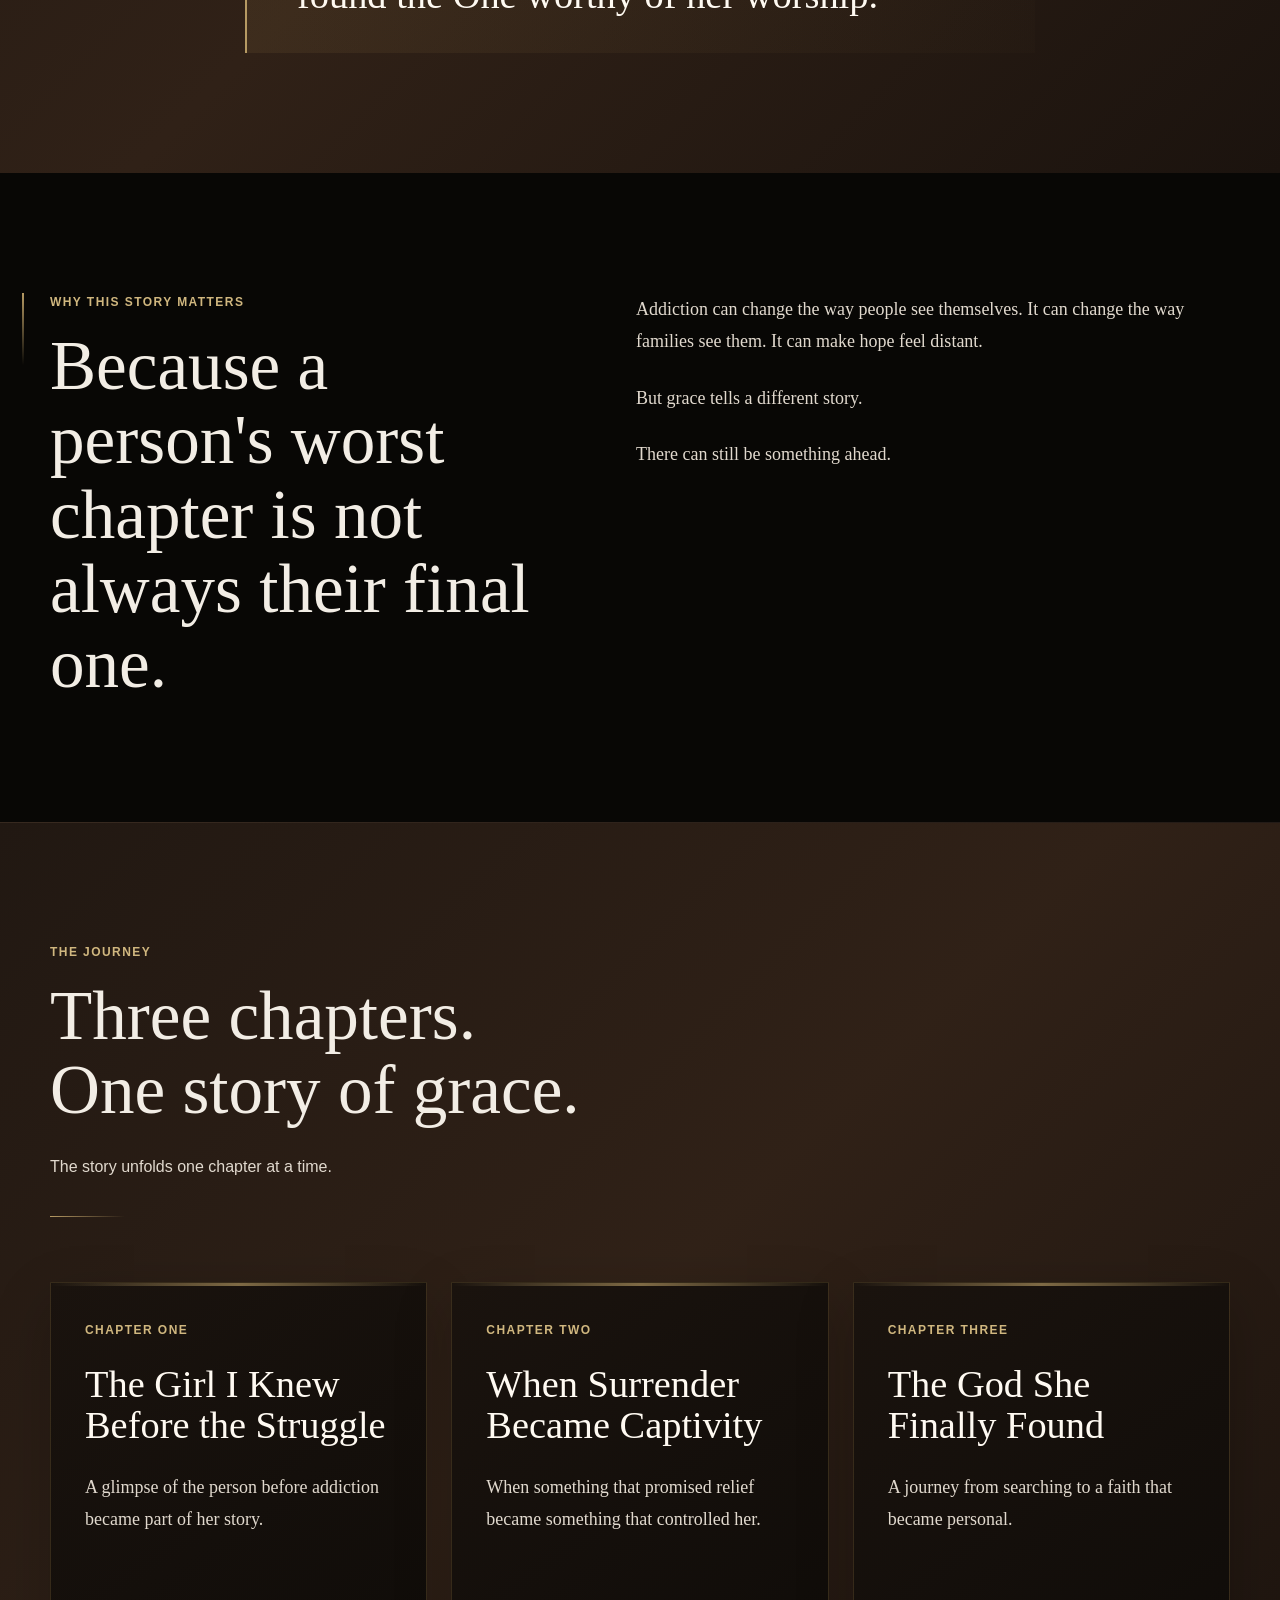
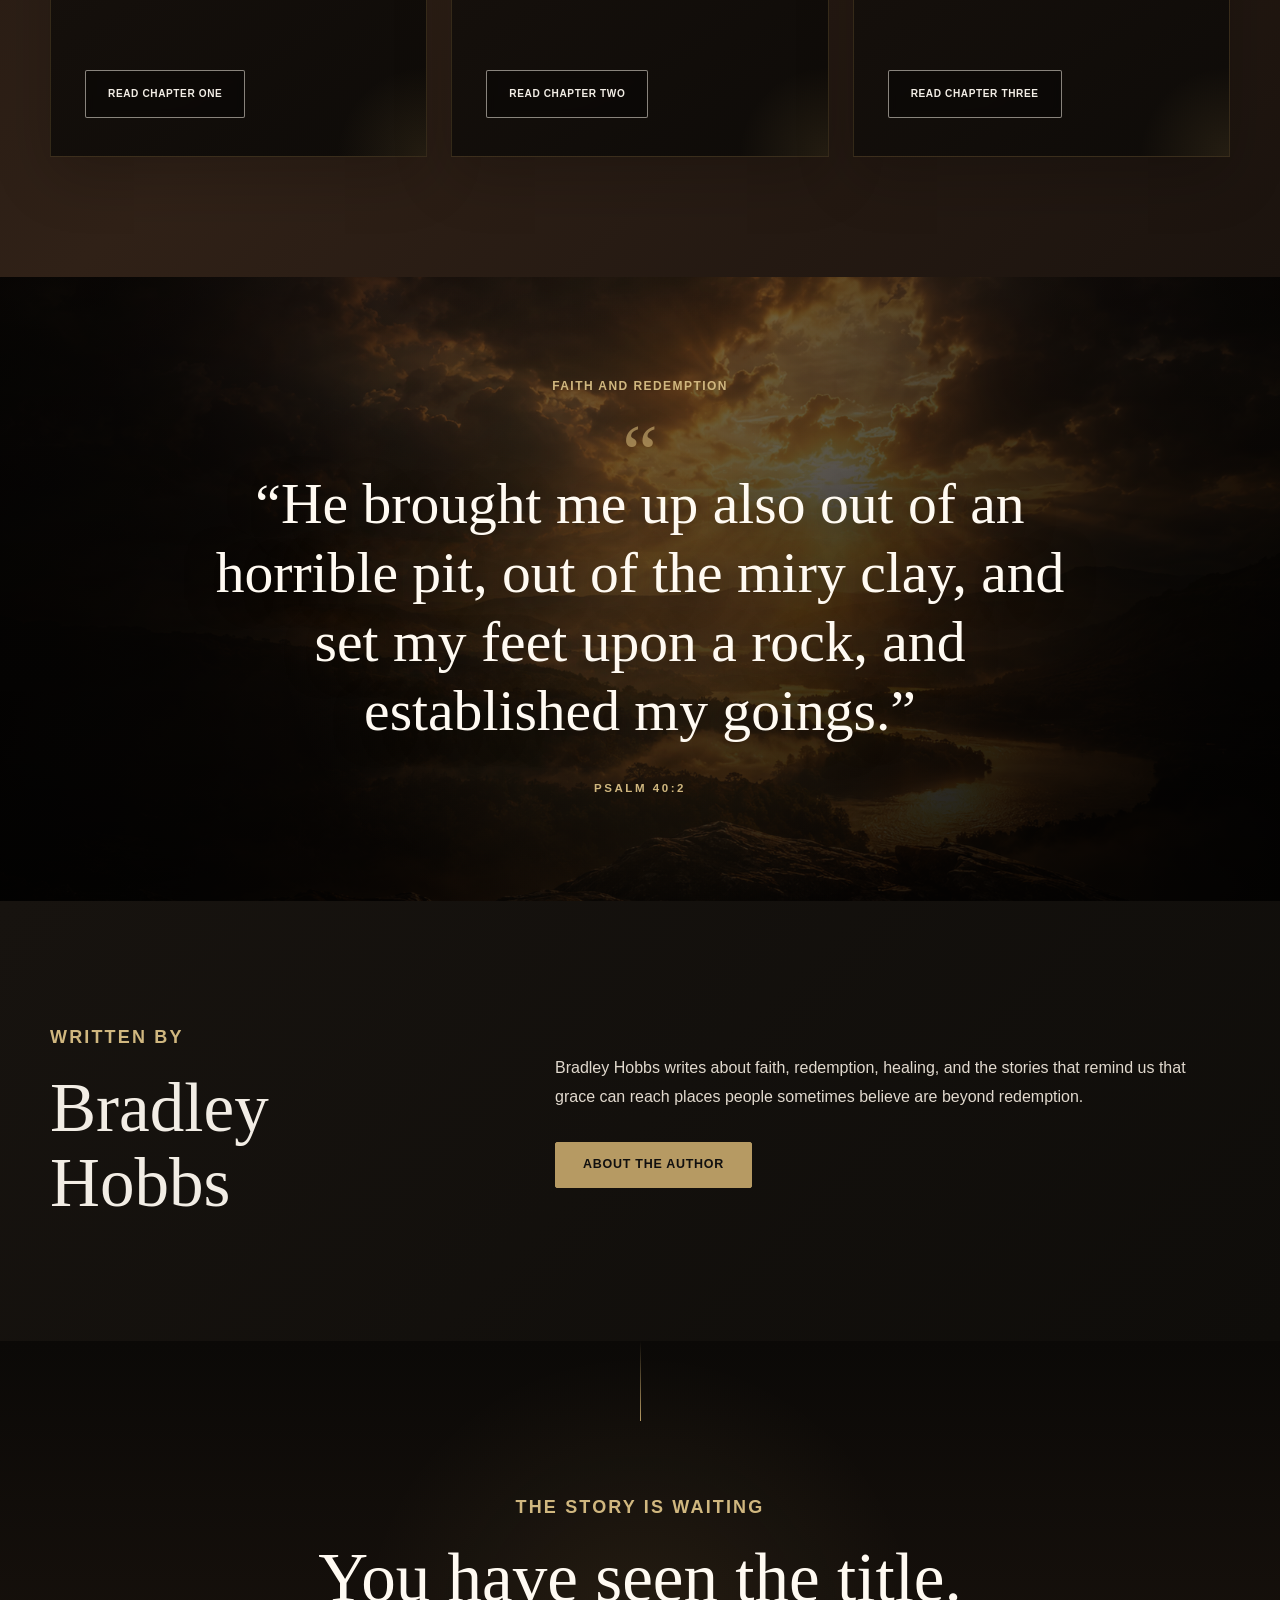
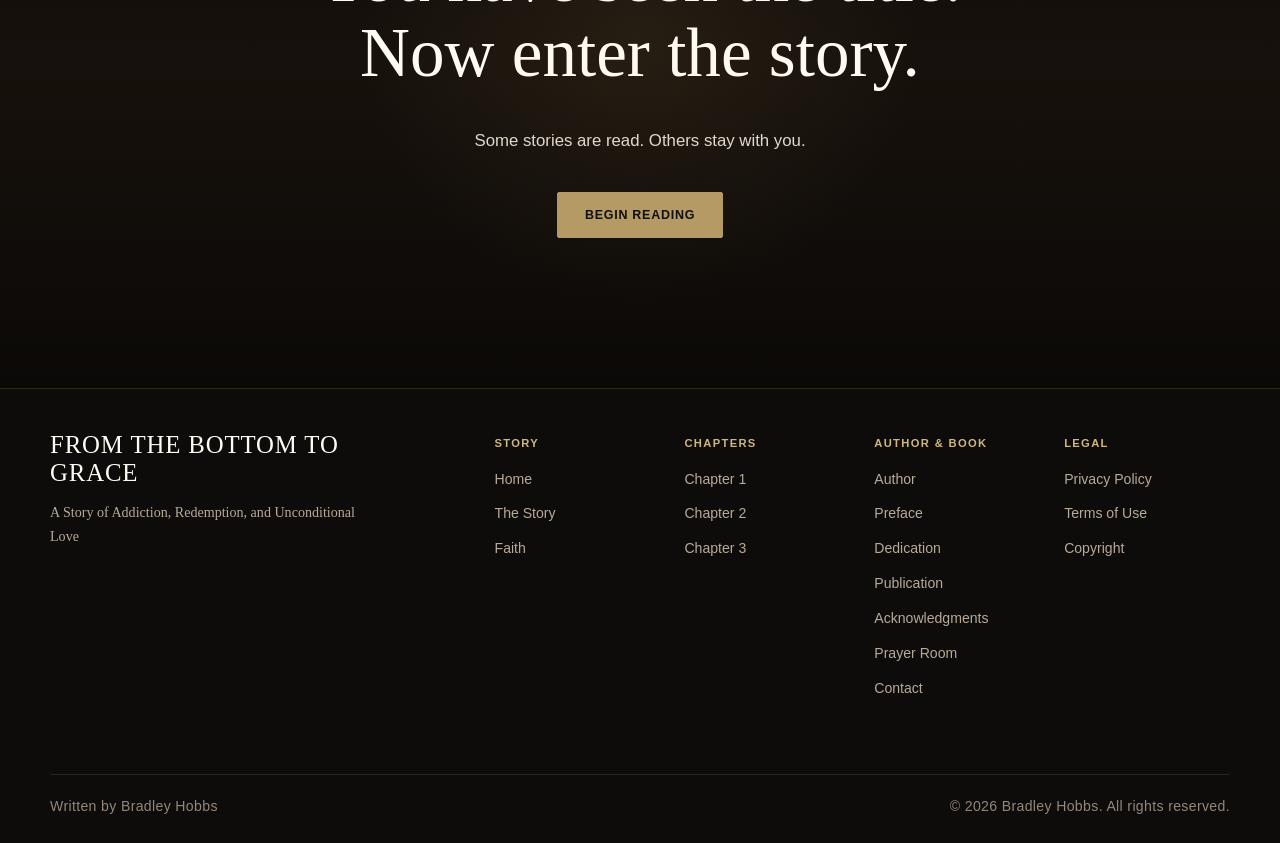
==== commit 3424fc9e: "Refresh stylesheet for unified calm reading design" ====
--- a/index.html
+++ b/index.html
@@ -12,7 +12,7 @@
 
   <title>From the Bottom to Grace | Bradley Hobbs</title>
 
-  <link rel="stylesheet" href="styles.css?v=20261020-footer1">
+  <link rel="stylesheet" href="styles.css?v=20261020-calm1">
 
   <style id="homepage-layout-readability-fix">
     /* Homepage-specific fallback styles to ensure alignment and readability. */
--- a/styles.css
+++ b/styles.css
@@ -5175,3 +5175,445 @@
   .site-footer .footer-links { column-gap: 14px; }
   .site-footer .footer-links a { font-size: 0.84rem; }
 }
+
+
+/* =========================================================
+   CHAPTER-TO-CHAPTER NAVIGATION REDESIGN
+   Clear previous/next controls with a dedicated home link
+   ========================================================= */
+.chapter-navigation {
+  padding: 0;
+  background: linear-gradient(135deg, #100c08 0%, #1a120c 52%, #0b0907 100%);
+  border-top: 1px solid rgba(199, 161, 90, 0.22);
+  border-bottom: 1px solid rgba(199, 161, 90, 0.22);
+}
+.chapter-navigation .book-navigation-inner {
+  display: grid;
+  grid-template-columns: minmax(0, 1fr) minmax(0, 1fr);
+  align-items: stretch;
+  gap: 18px;
+  width: min(calc(100% - 64px), 1180px);
+  min-height: 0;
+  margin-inline: auto;
+  padding: 30px 0 20px;
+}
+.chapter-navigation .book-nav-link {
+  display: flex;
+  flex-direction: column;
+  justify-content: center;
+  align-items: flex-start;
+  gap: 9px;
+  min-width: 0;
+  min-height: 112px;
+  padding: 22px 24px;
+  border: 1px solid rgba(199, 161, 90, 0.22);
+  background: rgba(255, 255, 255, 0.025);
+  transition: border-color 0.2s ease, background 0.2s ease, transform 0.2s ease;
+}
+.chapter-navigation .book-nav-link:hover {
+  border-color: rgba(199, 161, 90, 0.65);
+  background: rgba(199, 161, 90, 0.07);
+  transform: translateY(-2px);
+}
+.chapter-navigation .book-nav-prev { grid-column: 1; grid-row: 1; }
+.chapter-navigation .book-nav-next { grid-column: 2; grid-row: 1; align-items: flex-end; text-align: right; }
+.chapter-navigation .book-nav-label {
+  display: block;
+  font-size: 0.7rem;
+  line-height: 1.4;
+  letter-spacing: 0.13em;
+  color: #e0c27d;
+}
+.chapter-navigation .book-nav-title {
+  display: block;
+  max-width: 100%;
+  font-size: clamp(1.25rem, 2.2vw, 1.8rem);
+  line-height: 1.22;
+  overflow-wrap: anywhere;
+}
+.chapter-navigation .book-nav-home {
+  grid-column: 1 / -1;
+  grid-row: 2;
+  justify-self: center;
+  display: inline-flex;
+  align-items: center;
+  justify-content: center;
+  min-height: 42px;
+  margin: 0;
+  padding: 10px 20px;
+  border: 1px solid rgba(199, 161, 90, 0.2);
+  font-size: 0.72rem;
+  line-height: 1.4;
+  letter-spacing: 0.12em;
+  text-align: center;
+  color: #c6b6a3;
+}
+.chapter-navigation .book-nav-home:hover {
+  color: #e0c27d;
+  border-color: rgba(199, 161, 90, 0.55);
+}
+.chapter-navigation .book-nav-spacer { display: none; }
+@media (max-width: 700px) {
+  .chapter-navigation .book-navigation-inner {
+    grid-template-columns: minmax(0, 1fr);
+    gap: 12px;
+    width: calc(100% - 32px);
+    padding: 22px 0 18px;
+  }
+  .chapter-navigation .book-nav-prev,
+  .chapter-navigation .book-nav-next {
+    grid-column: 1;
+    grid-row: auto;
+    align-items: flex-start;
+    text-align: left;
+    min-height: 0;
+    padding: 18px 18px;
+  }
+  .chapter-navigation .book-nav-title {
+    font-size: clamp(1.25rem, 5.5vw, 1.65rem);
+    line-height: 1.25;
+  }
+  .chapter-navigation .book-nav-label {
+    font-size: 0.68rem;
+  }
+  .chapter-navigation .book-nav-home {
+    grid-column: 1;
+    grid-row: auto;
+    justify-self: stretch;
+    width: 100%;
+    margin-top: 2px;
+    padding: 12px 16px;
+    font-size: 0.7rem;
+  }
+}
+
+/* =========================================================
+   CALM, CONSISTENT READING SYSTEM
+   Simplifies visual differences across the whole book website.
+   ========================================================= */
+:root {
+  --black: #11100f;
+  --black-soft: #171513;
+  --charcoal: #1d1a17;
+  --brown-dark: #211b16;
+  --gold: #b69a63;
+  --gold-light: #d0b77f;
+  --cream: #f2ede5;
+  --cream-soft: #e1d9ce;
+  --muted: #b8afa4;
+  --reading-width: 740px;
+}
+
+html, body {
+  background: #11100f;
+  color: var(--cream);
+}
+
+body {
+  font-size: 16px;
+  line-height: 1.75;
+}
+
+.site-header {
+  background: rgba(17, 16, 15, 0.96);
+  border-bottom: 1px solid rgba(182, 154, 99, 0.18);
+  backdrop-filter: none;
+}
+
+.site-header .navigation,
+.homepage-header .navigation {
+  min-height: 78px;
+}
+
+.site-logo,
+.site-logo:hover {
+  color: var(--cream);
+}
+
+.site-logo span,
+.logo-sub {
+  color: var(--gold-light);
+}
+
+.main-navigation,
+.site-nav {
+  gap: clamp(14px, 2vw, 26px);
+}
+
+.main-navigation a,
+.site-nav a {
+  font-size: 0.72rem;
+  letter-spacing: 0.08em;
+  color: #e1d9ce;
+}
+
+.main-navigation a:hover,
+.site-nav a:hover,
+.site-nav a.active {
+  color: var(--gold-light);
+}
+
+.chapter-hero,
+.chapter-content,
+.chapter-introduction,
+.chapter-reading,
+.legal-page {
+  background: #11100f;
+}
+
+.chapter-hero {
+  min-height: 390px;
+  background-color: #171513;
+  background-image: none;
+  border-bottom: 1px solid rgba(182, 154, 99, 0.14);
+}
+
+.chapter-hero-overlay {
+  background: linear-gradient(180deg, rgba(17,16,15,0.28), rgba(17,16,15,0.86));
+}
+
+.chapter-hero-content {
+  width: min(calc(100% - 40px), 900px);
+  padding-top: 145px;
+  padding-bottom: 56px;
+}
+
+.chapter-number,
+.section-kicker,
+.reflection-label {
+  color: var(--gold-light);
+  font-size: 0.72rem;
+  letter-spacing: 0.12em;
+}
+
+.chapter-hero h1,
+.chapter-hero-content h1,
+h1 {
+  color: var(--cream);
+  font-size: clamp(2.1rem, 4vw, 3.25rem);
+  line-height: 1.16;
+  letter-spacing: 0;
+  text-shadow: none;
+}
+
+.chapter-hero h1 span {
+  color: inherit;
+}
+
+.chapter-hero-divider {
+  width: 56px;
+  height: 1px;
+  margin: 22px 0;
+  background: var(--gold);
+}
+
+.chapter-hero-description,
+.chapter-introduction .chapter-hero-description {
+  max-width: 660px;
+  color: var(--cream-soft);
+  font-size: 1.05rem;
+  line-height: 1.7;
+}
+
+.chapter-content {
+  background: #11100f;
+  border-bottom: 1px solid rgba(255,255,255,0.05);
+}
+
+.chapter-reading {
+  width: min(calc(100% - 40px), var(--reading-width));
+  padding-top: 58px;
+  padding-bottom: 68px;
+}
+
+.chapter-reading > p,
+.chapter-introduction .chapter-reading > p,
+.story-text p,
+.section-copy p,
+.chapter-card p,
+.legal-page p {
+  margin-bottom: 1.35em;
+  color: var(--cream-soft);
+  font-family: Georgia, "Times New Roman", serif;
+  font-size: 1.12rem;
+  font-weight: 400;
+  line-height: 1.85;
+  letter-spacing: 0;
+}
+
+.chapter-reading .chapter-opening,
+.chapter-reading > p.chapter-opening {
+  margin-bottom: 1.5em;
+  padding-top: 0;
+  border-top: 0;
+  color: var(--cream);
+  font-size: 1.18rem;
+  line-height: 1.85;
+}
+
+.chapter-reading h2,
+.chapter-reading h3,
+.chapter-content h2,
+.chapter-content h3 {
+  margin: 2em 0 0.8em;
+  color: var(--cream);
+  font-size: clamp(1.35rem, 2.4vw, 1.7rem);
+  line-height: 1.35;
+  letter-spacing: 0;
+}
+
+.chapter-emphasis,
+.chapter-emphasis-block,
+.chapter-reflection,
+.worshipper-section,
+.chapter-conclusion {
+  background: transparent;
+  box-shadow: none;
+}
+
+.chapter-emphasis-block,
+.chapter-reflection,
+.worshipper-section {
+  margin: 2.2em 0;
+  padding: 1.25em 1.4em;
+  border: 1px solid rgba(182, 154, 99, 0.22);
+  border-left: 2px solid var(--gold);
+}
+
+.chapter-emphasis,
+.chapter-emphasis-block p,
+.chapter-reflection p:last-child,
+.worshipper-line,
+.worshipper-section blockquote p,
+.chapter-conclusion p {
+  color: var(--cream);
+  font-size: 1.2rem;
+  line-height: 1.7;
+  font-style: normal;
+}
+
+.chapter-conclusion {
+  margin-top: 2.5em;
+  padding-top: 1.5em;
+  border-top: 1px solid rgba(182, 154, 99, 0.24);
+}
+
+.button,
+.hero-actions .button {
+  min-height: 46px;
+  border-radius: 2px;
+  box-shadow: none;
+  font-size: 0.78rem;
+  letter-spacing: 0.06em;
+}
+
+.site-footer {
+  background: #0d0c0b;
+  border-top: 1px solid rgba(182, 154, 99, 0.2);
+}
+
+.site-footer .footer-inner {
+  padding-top: 42px;
+  row-gap: 28px;
+}
+
+.site-footer .footer-title {
+  font-size: 1.55rem;
+}
+
+.site-footer .footer-subtitle,
+.site-footer .footer-links a,
+.site-footer .footer-bottom p {
+  font-size: 0.88rem;
+  line-height: 1.7;
+}
+
+.chapter-navigation .book-nav-prev,
+.chapter-navigation .book-nav-next {
+  background: #171513;
+  border: 1px solid rgba(182, 154, 99, 0.22);
+  box-shadow: none;
+}
+
+.chapter-navigation .book-nav-title {
+  color: var(--cream);
+  font-size: 1.18rem;
+  line-height: 1.4;
+}
+
+.chapter-navigation .book-nav-label {
+  color: var(--gold-light);
+  font-size: 0.7rem;
+  letter-spacing: 0.1em;
+}
+
+.chapter-navigation .book-nav-home {
+  color: var(--cream-soft);
+  border-color: rgba(182, 154, 99, 0.22);
+  box-shadow: none;
+}
+
+a:focus-visible,
+button:focus-visible {
+  outline-color: var(--gold-light);
+  outline-offset: 3px;
+}
+
+@media (max-width: 700px) {
+  .site-header .navigation,
+  .homepage-header .navigation {
+    min-height: 70px;
+  }
+
+  .chapter-hero {
+    min-height: 330px;
+  }
+
+  .chapter-hero-content {
+    padding-top: 120px;
+    padding-bottom: 38px;
+  }
+
+  .chapter-hero h1,
+  .chapter-hero-content h1,
+  h1 {
+    font-size: clamp(1.9rem, 8vw, 2.45rem);
+  }
+
+  .chapter-reading {
+    width: calc(100% - 36px);
+    padding-top: 38px;
+    padding-bottom: 46px;
+  }
+
+  .chapter-reading > p,
+  .chapter-introduction .chapter-reading > p,
+  .story-text p,
+  .section-copy p,
+  .chapter-card p,
+  .legal-page p {
+    font-size: 1.06rem;
+    line-height: 1.8;
+  }
+
+  .chapter-reading .chapter-opening,
+  .chapter-reading > p.chapter-opening {
+    font-size: 1.1rem;
+  }
+
+  .chapter-emphasis-block,
+  .chapter-reflection,
+  .worshipper-section {
+    margin: 1.7em 0;
+    padding: 1em;
+  }
+}
+
+@media (prefers-contrast: more) {
+  body,
+  .chapter-reading > p,
+  .chapter-introduction .chapter-reading > p {
+    color: #fff;
+  }
+}
+
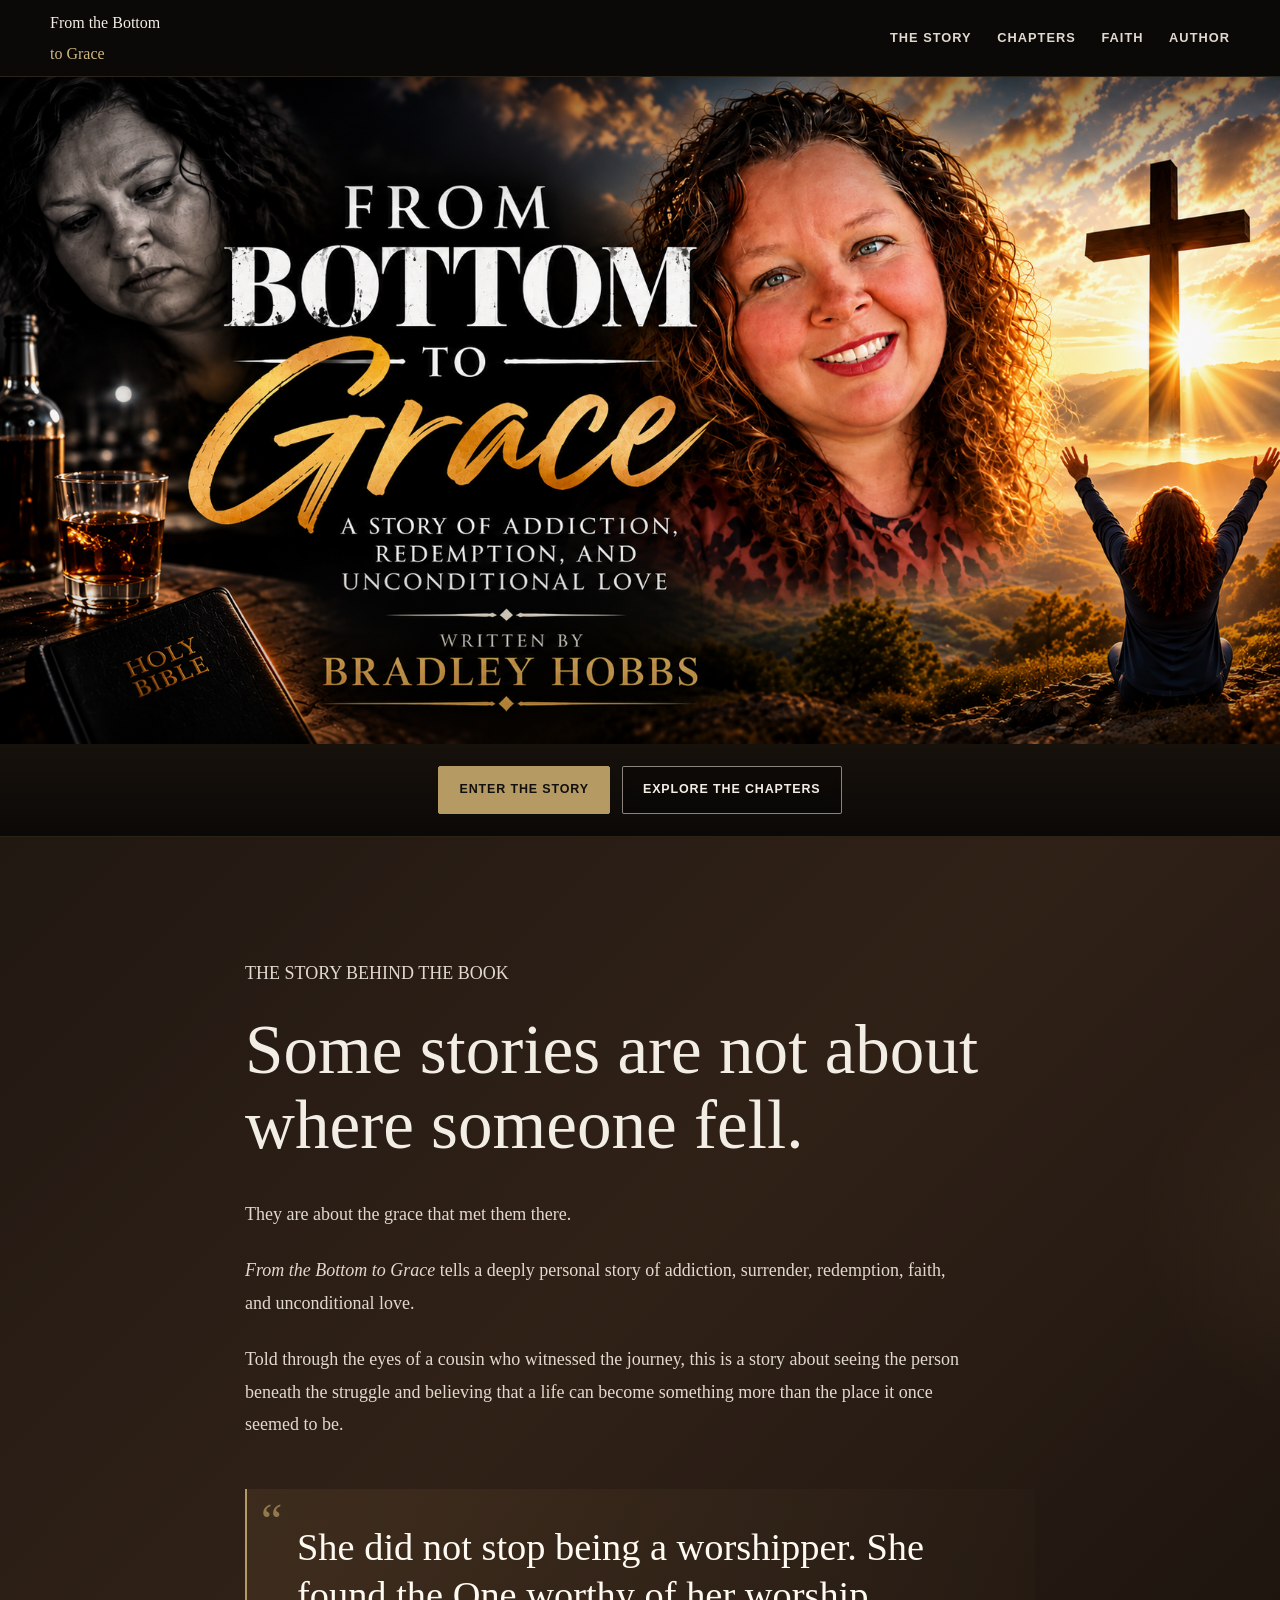
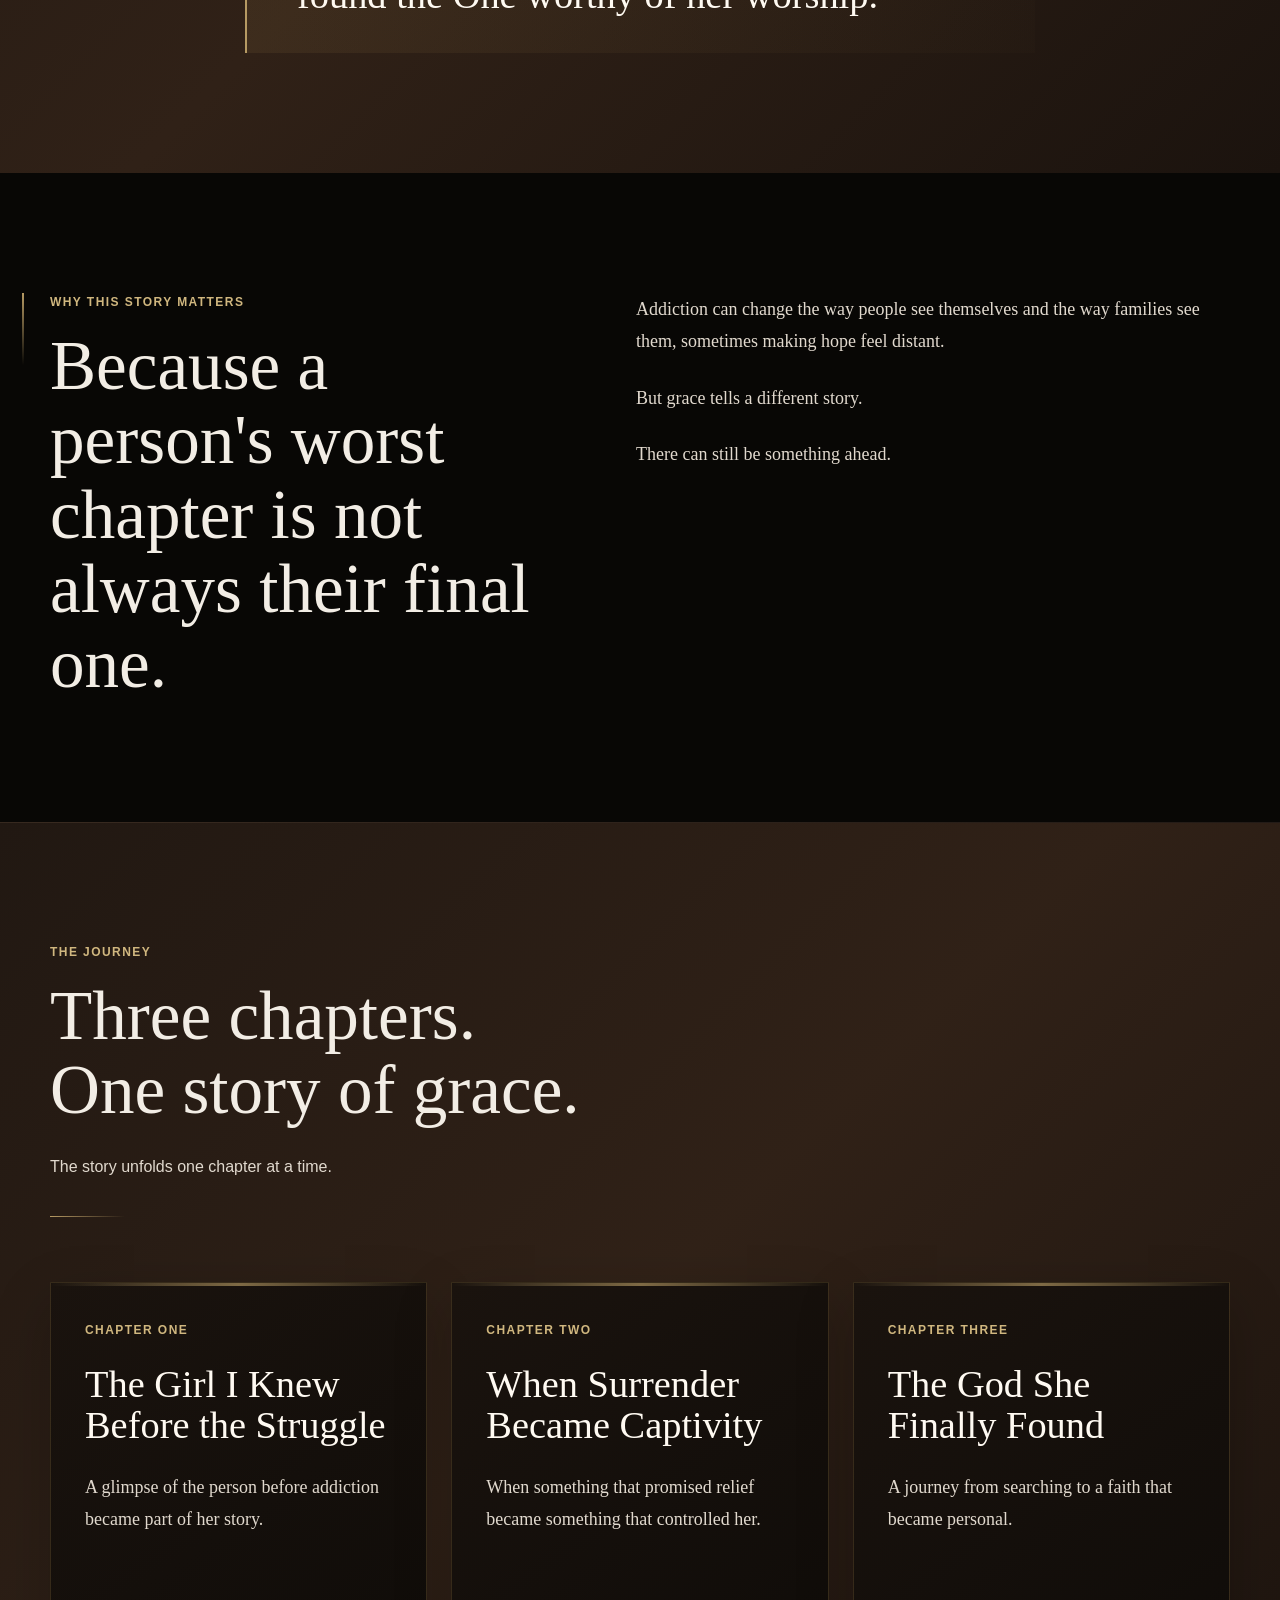
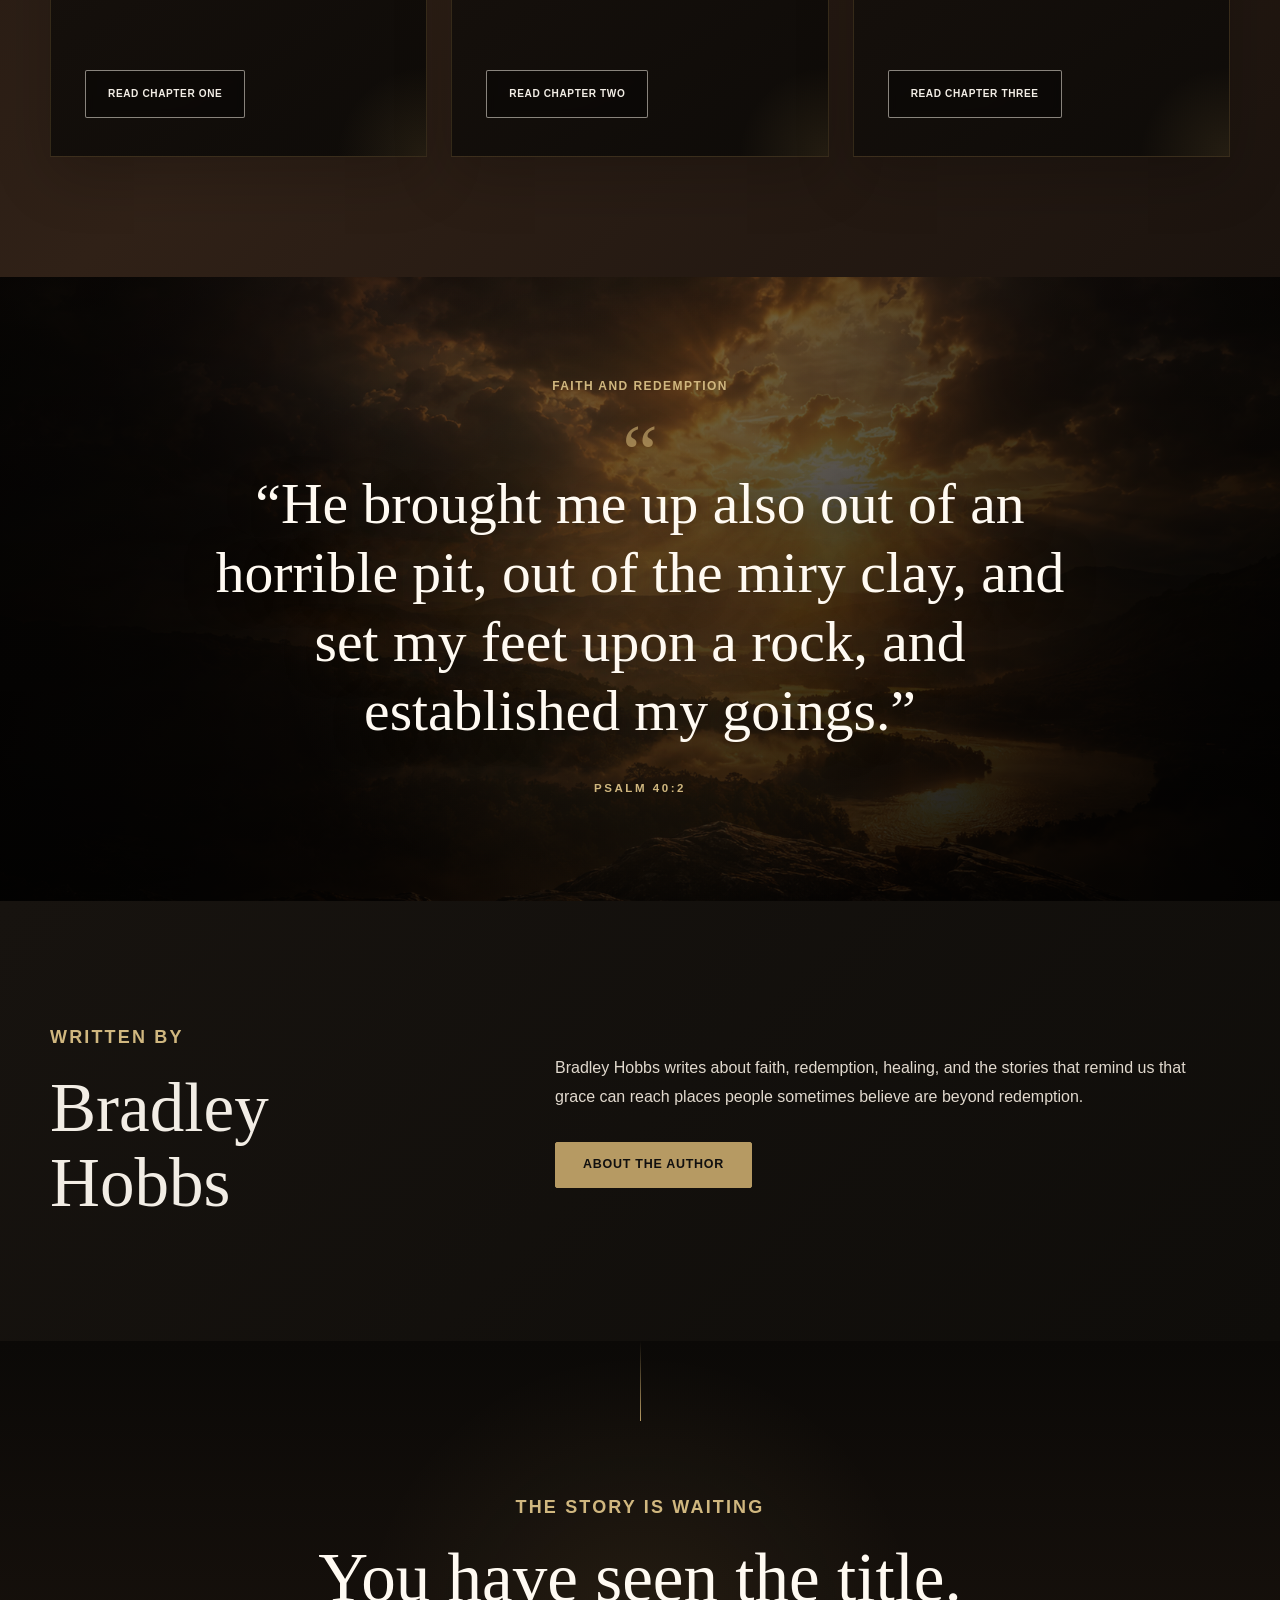
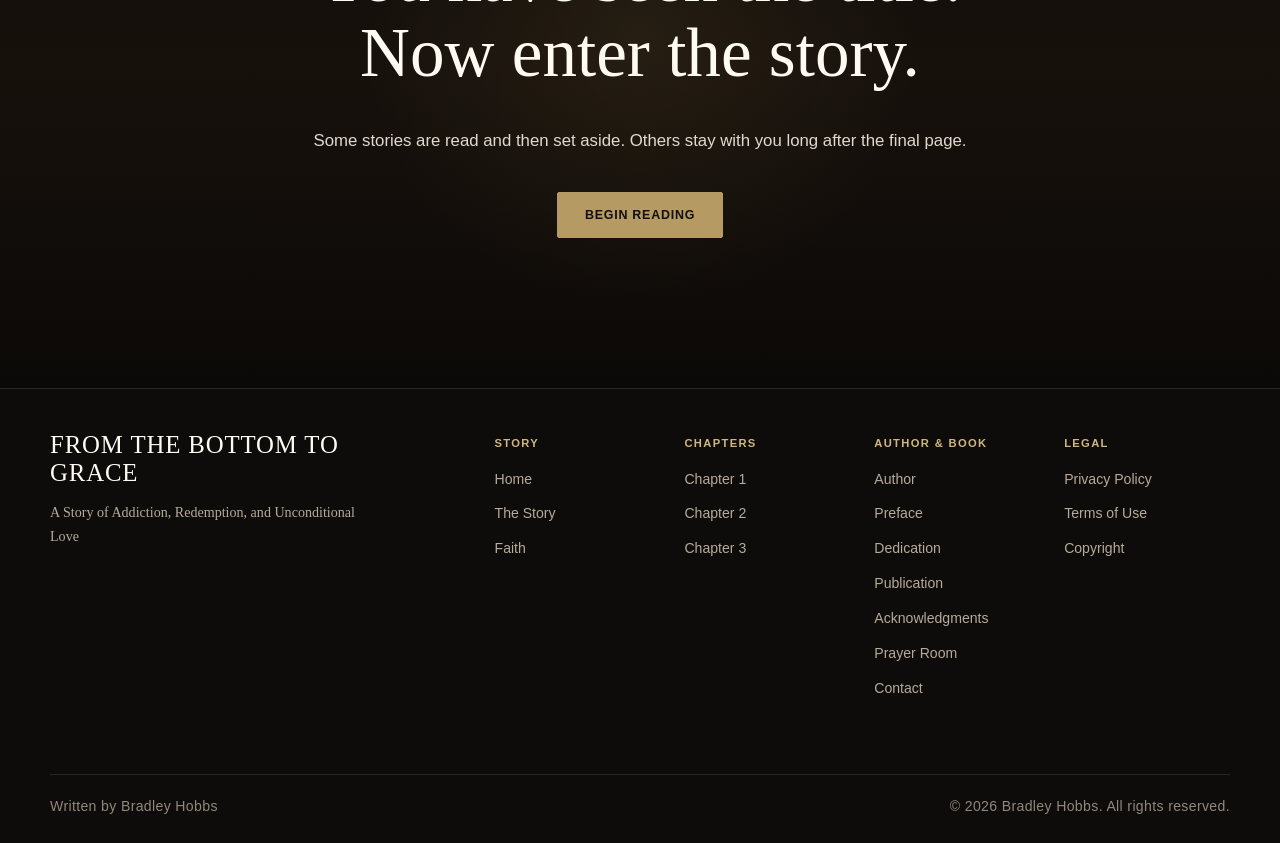
==== commit 6b3e84c9: "Polish site copy for clearer sentence flow" ====
--- a/index.html
+++ b/index.html
@@ -434,11 +434,7 @@
 
         <div class="section-copy">
 
-          <p>
-            Addiction can change the way people see themselves.
-            It can change the way families see them.
-            It can make hope feel distant.
-          </p>
+          <p>Addiction can change the way people see themselves and the way families see them, sometimes making hope feel distant.</p>
 
           <p>
             But grace tells a different story.
@@ -659,10 +655,7 @@
           Now enter the story.
         </h2>
 
-        <p>
-          Some stories are read.
-          Others stay with you.
-        </p>
+        <p>Some stories are read and then set aside. Others stay with you long after the final page.</p>
 
         <a href="chapter-1.html"
            class="button button-gold">
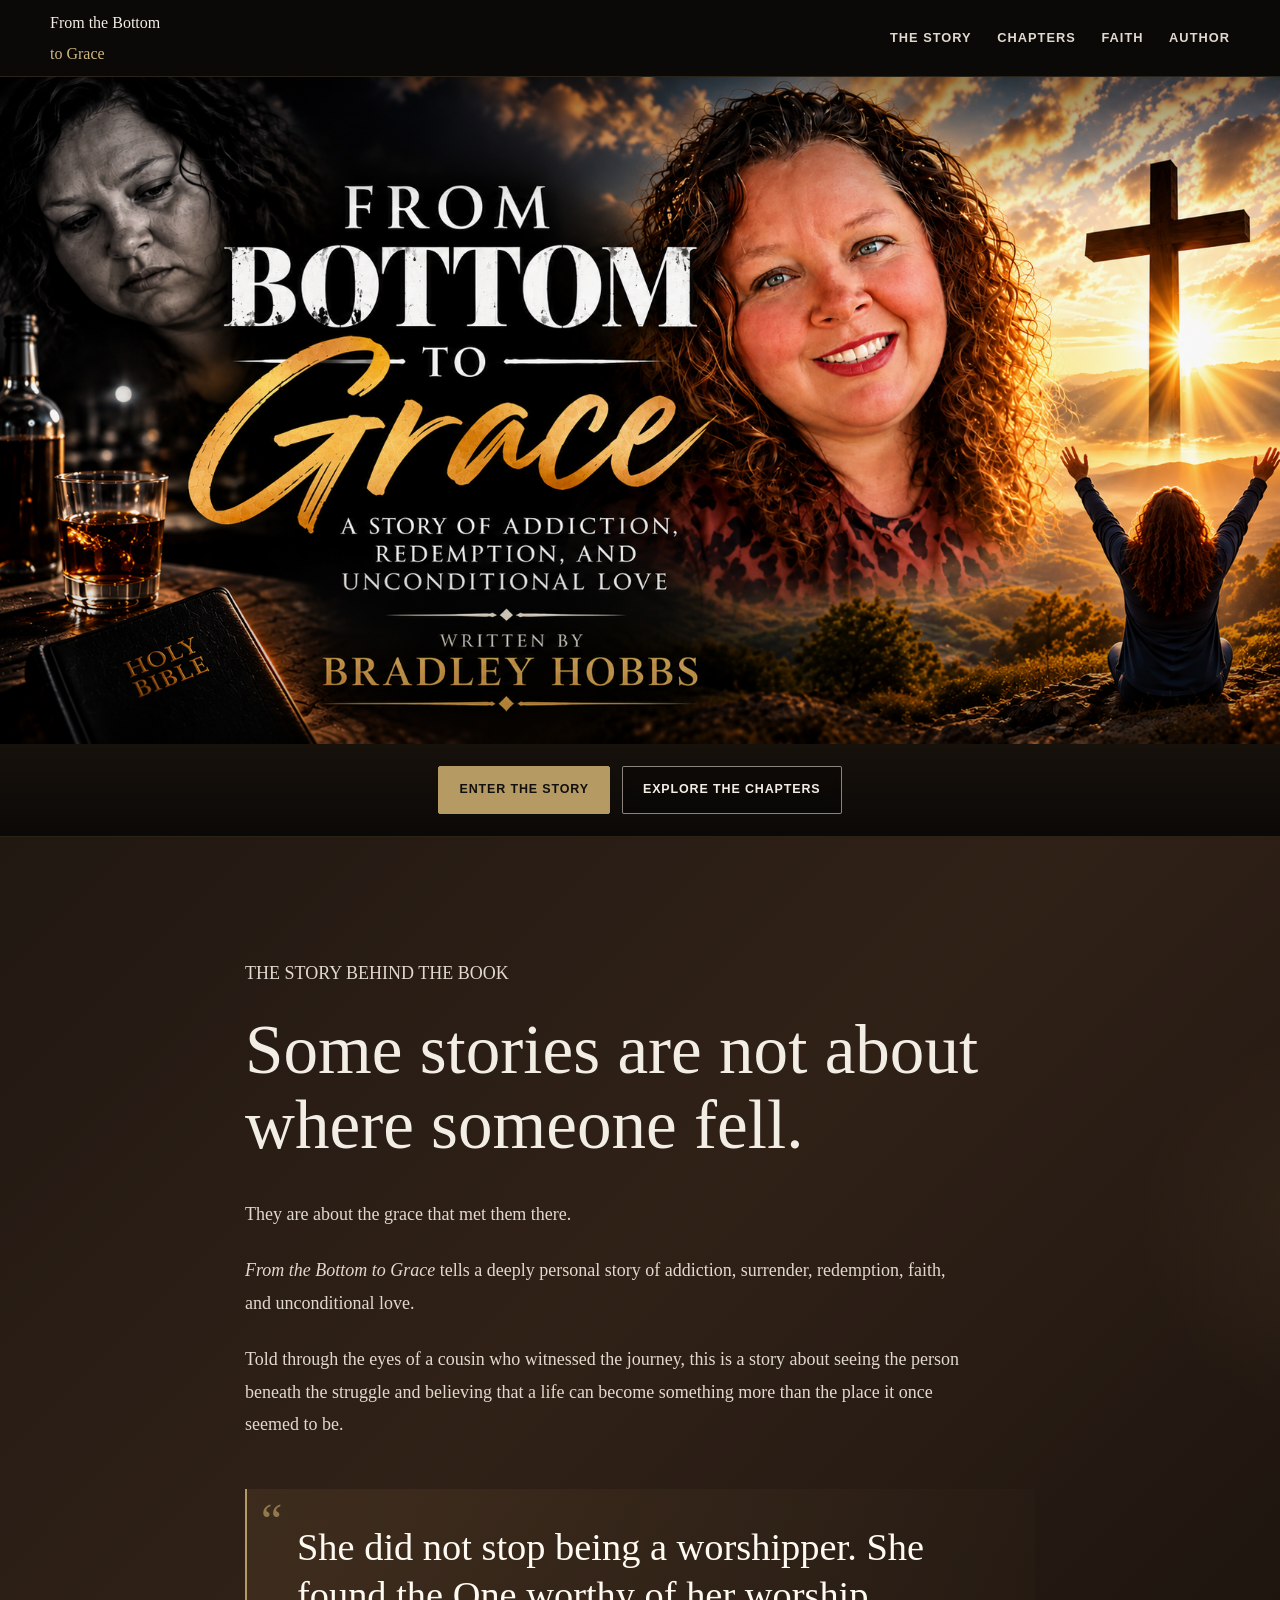
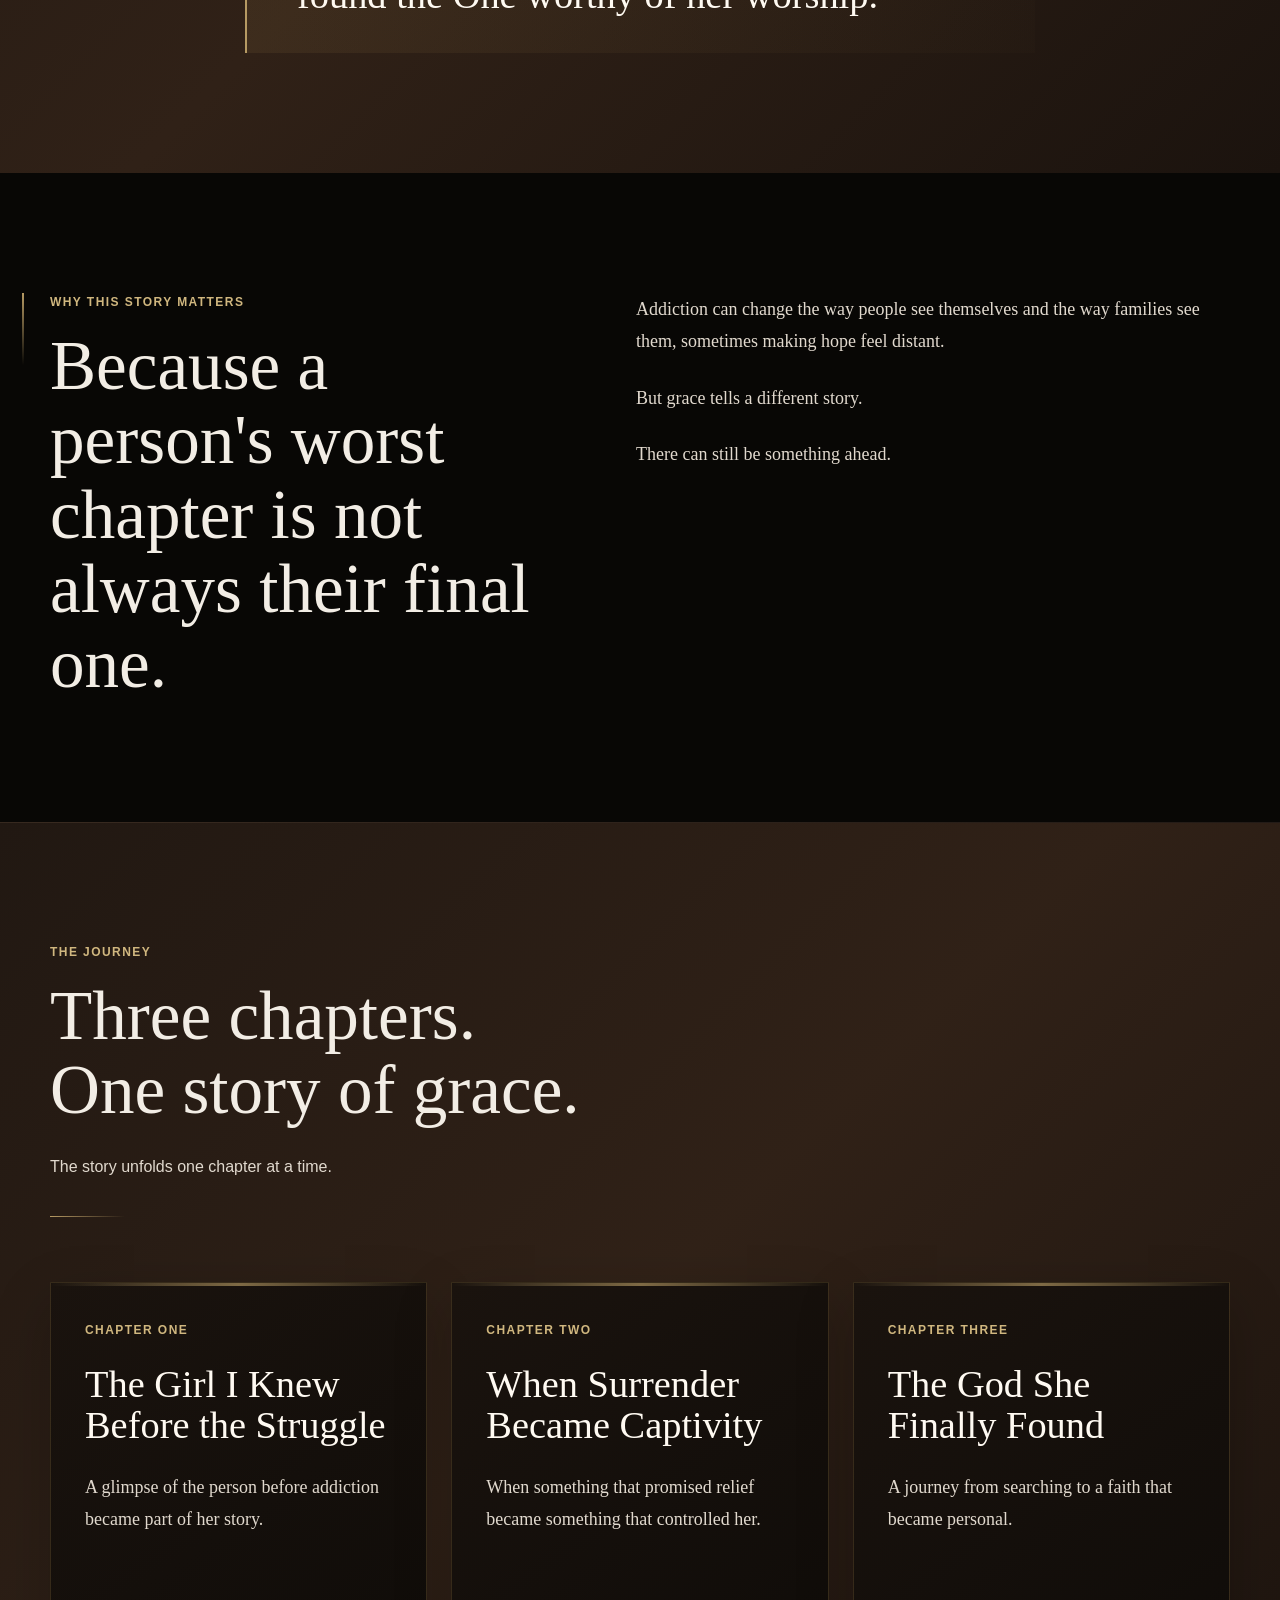
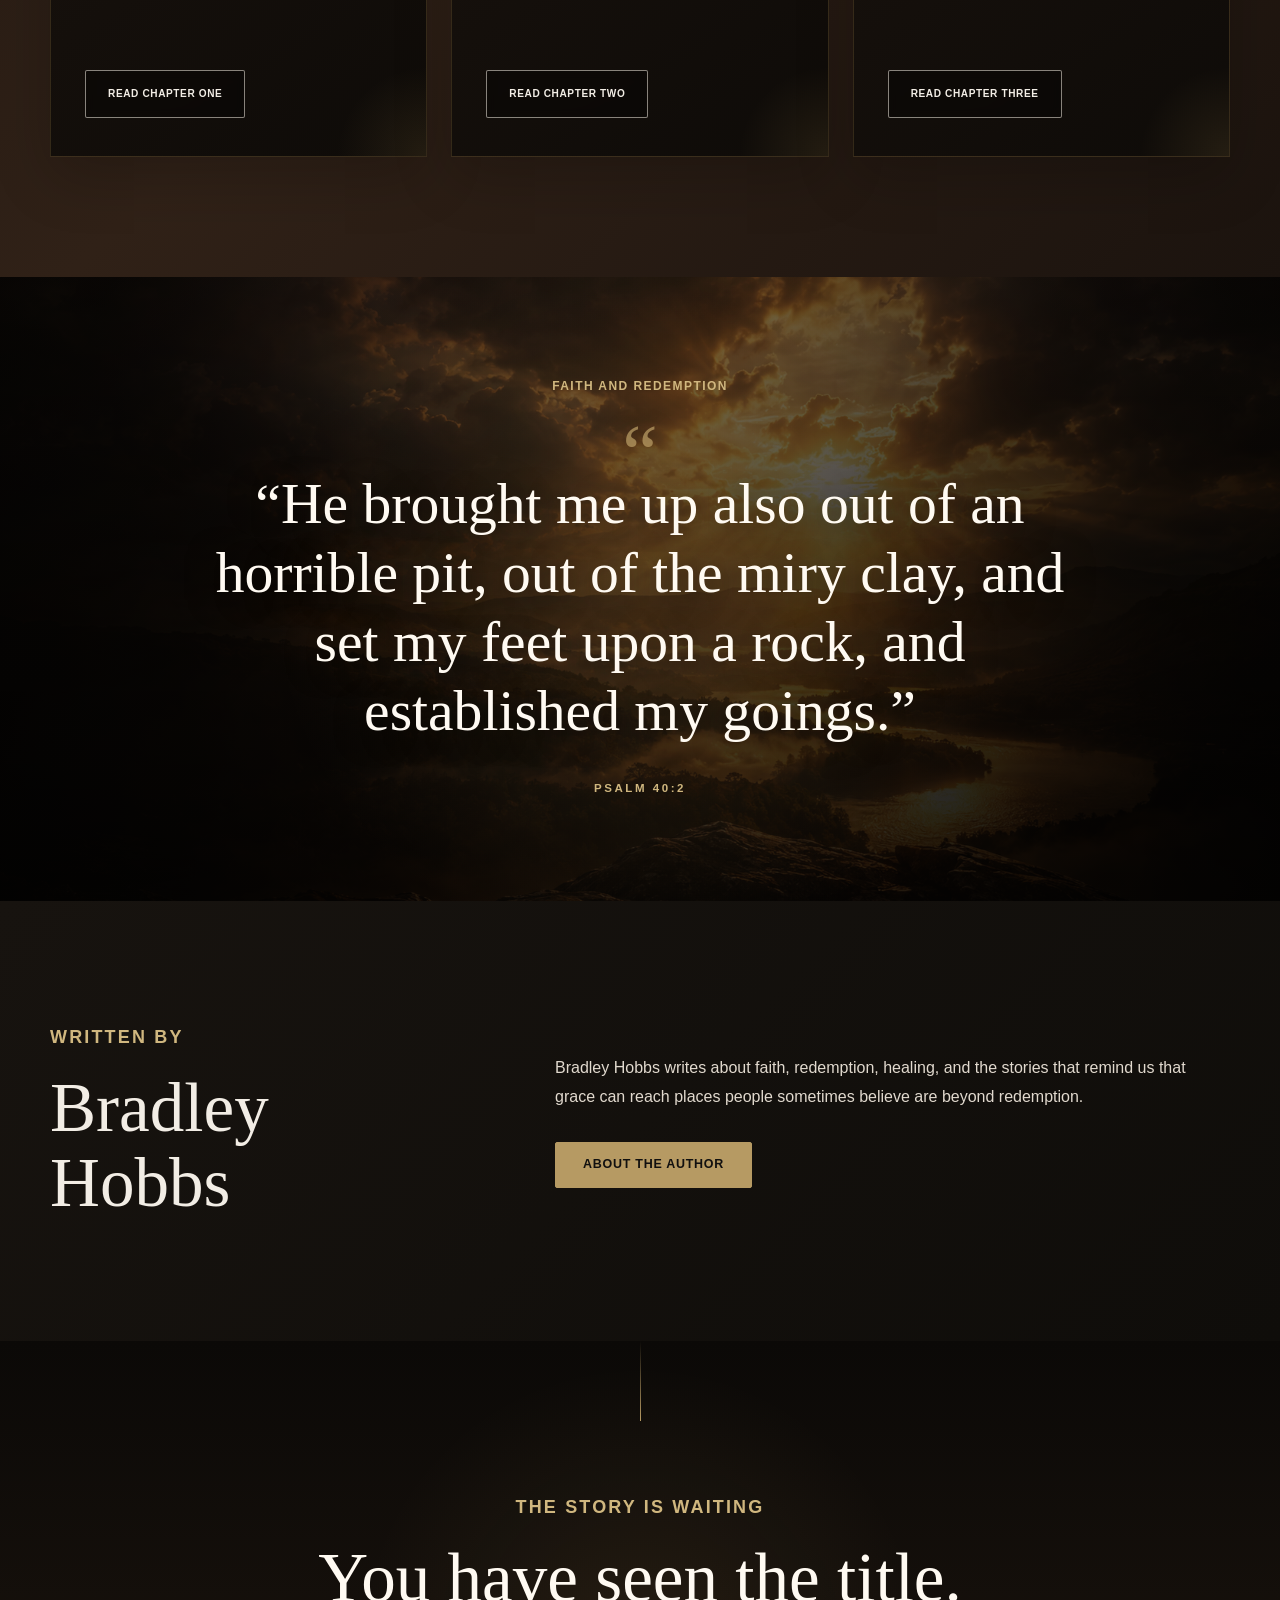
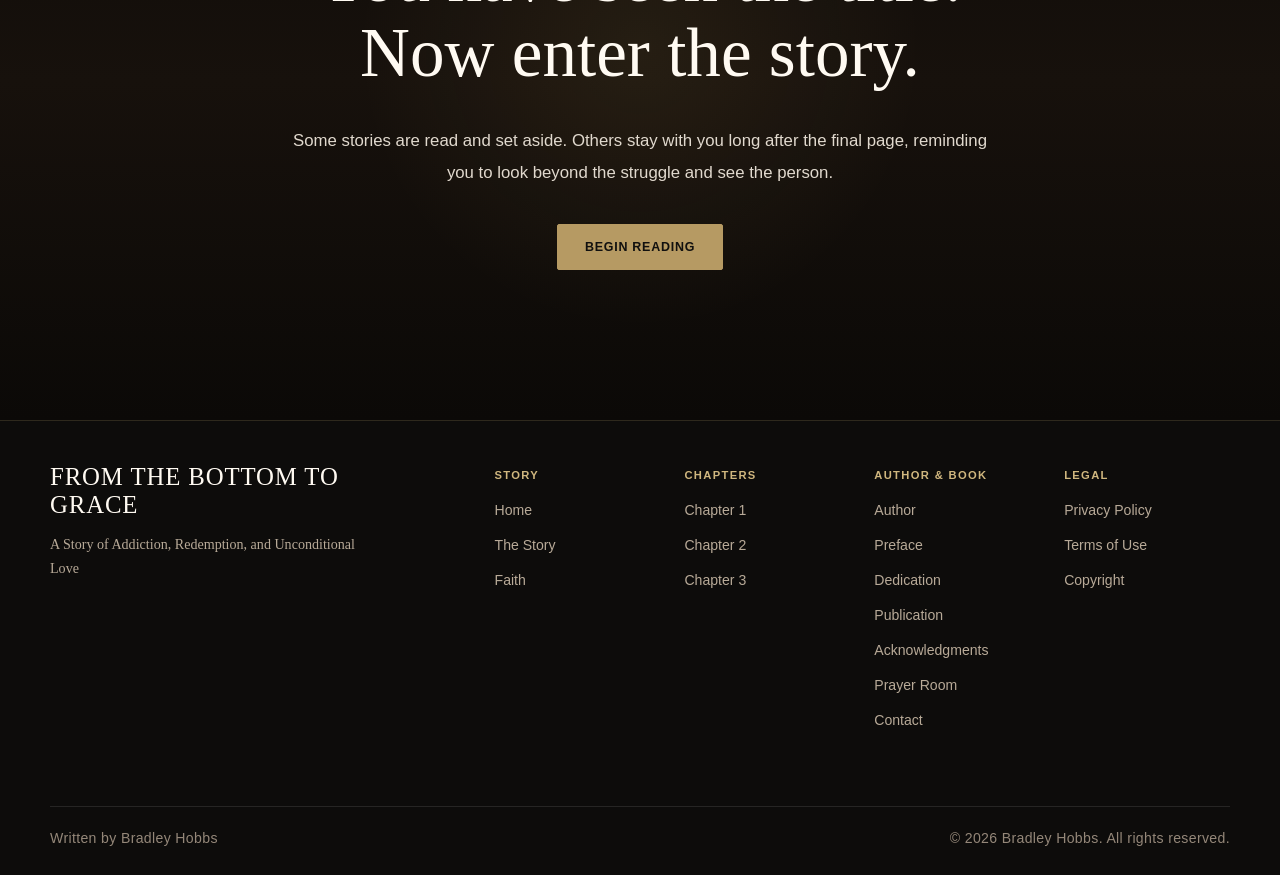
==== commit 18766924: "Polish remaining book pages for flow and consistency" ====
--- a/index.html
+++ b/index.html
@@ -655,7 +655,7 @@
           Now enter the story.
         </h2>
 
-        <p>Some stories are read and then set aside. Others stay with you long after the final page.</p>
+        <p>Some stories are read and set aside. Others stay with you long after the final page, reminding you to look beyond the struggle and see the person.</p>
 
         <a href="chapter-1.html"
            class="button button-gold">
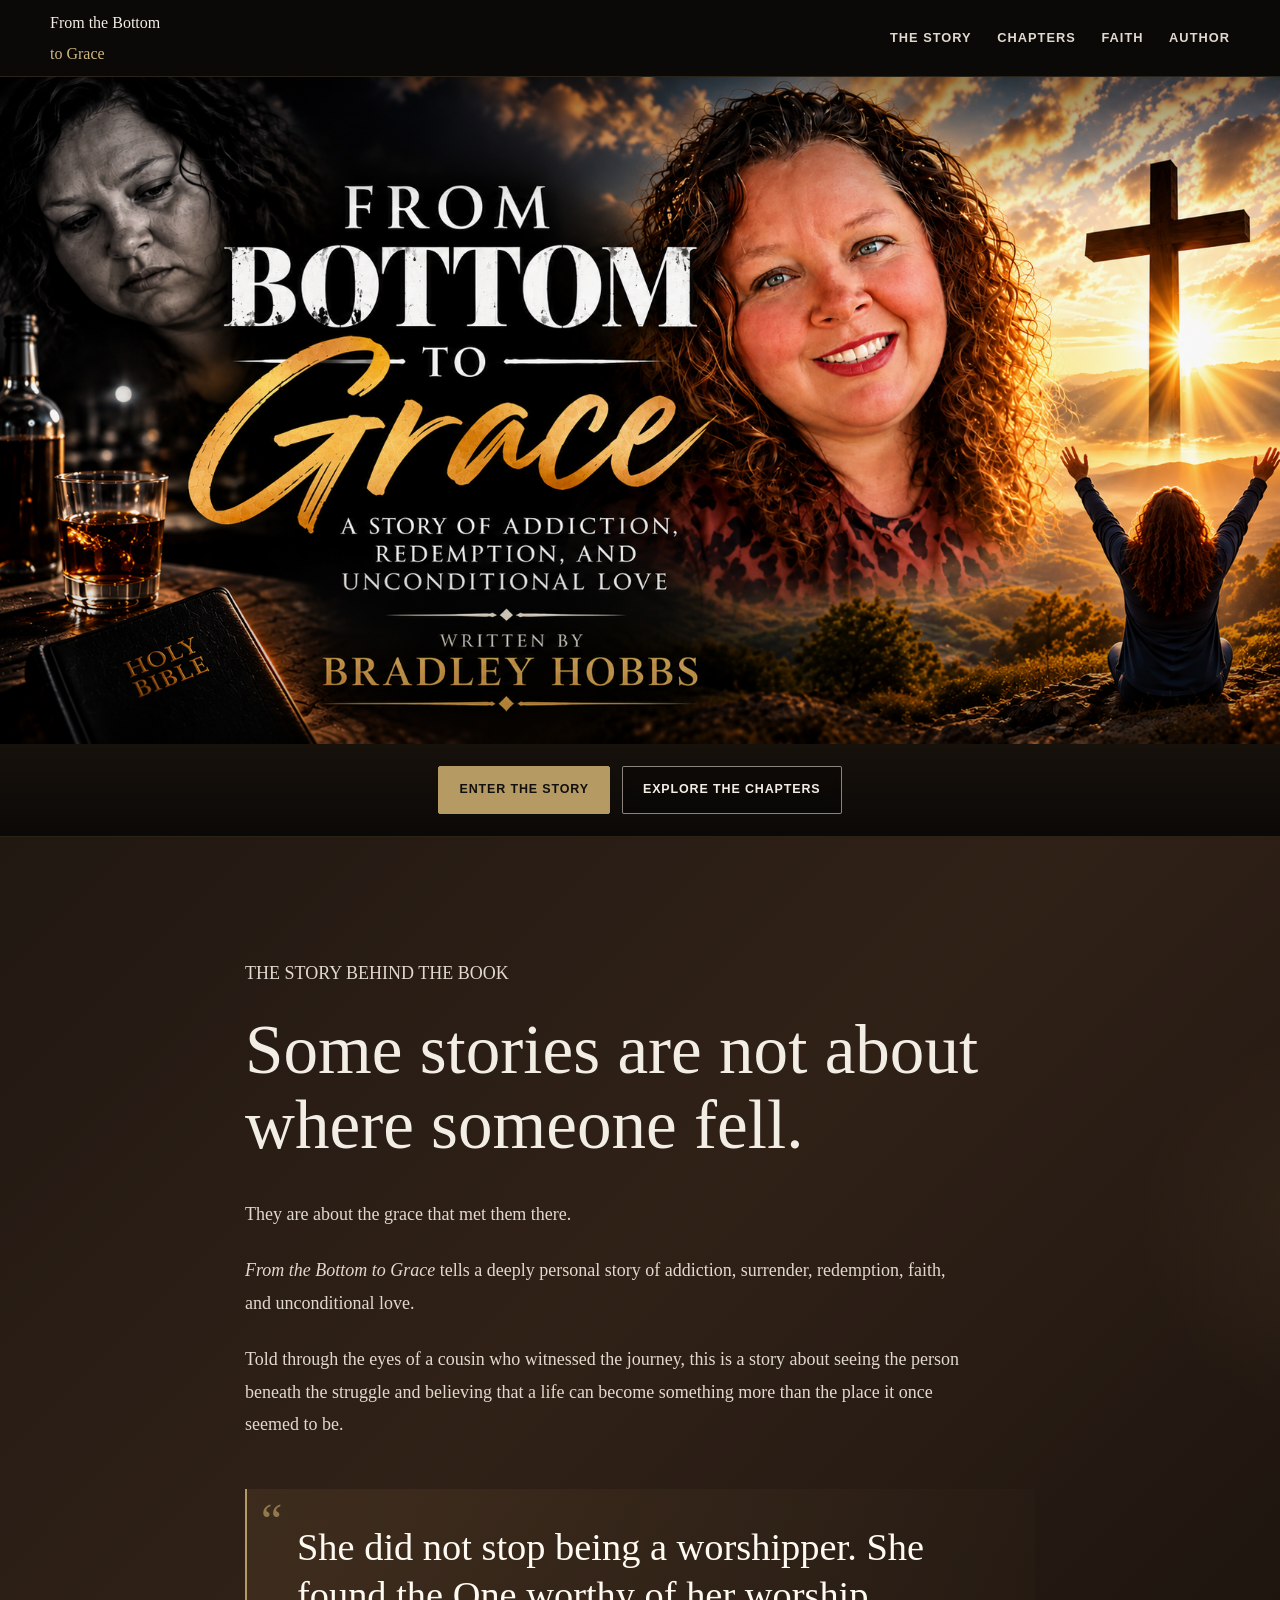
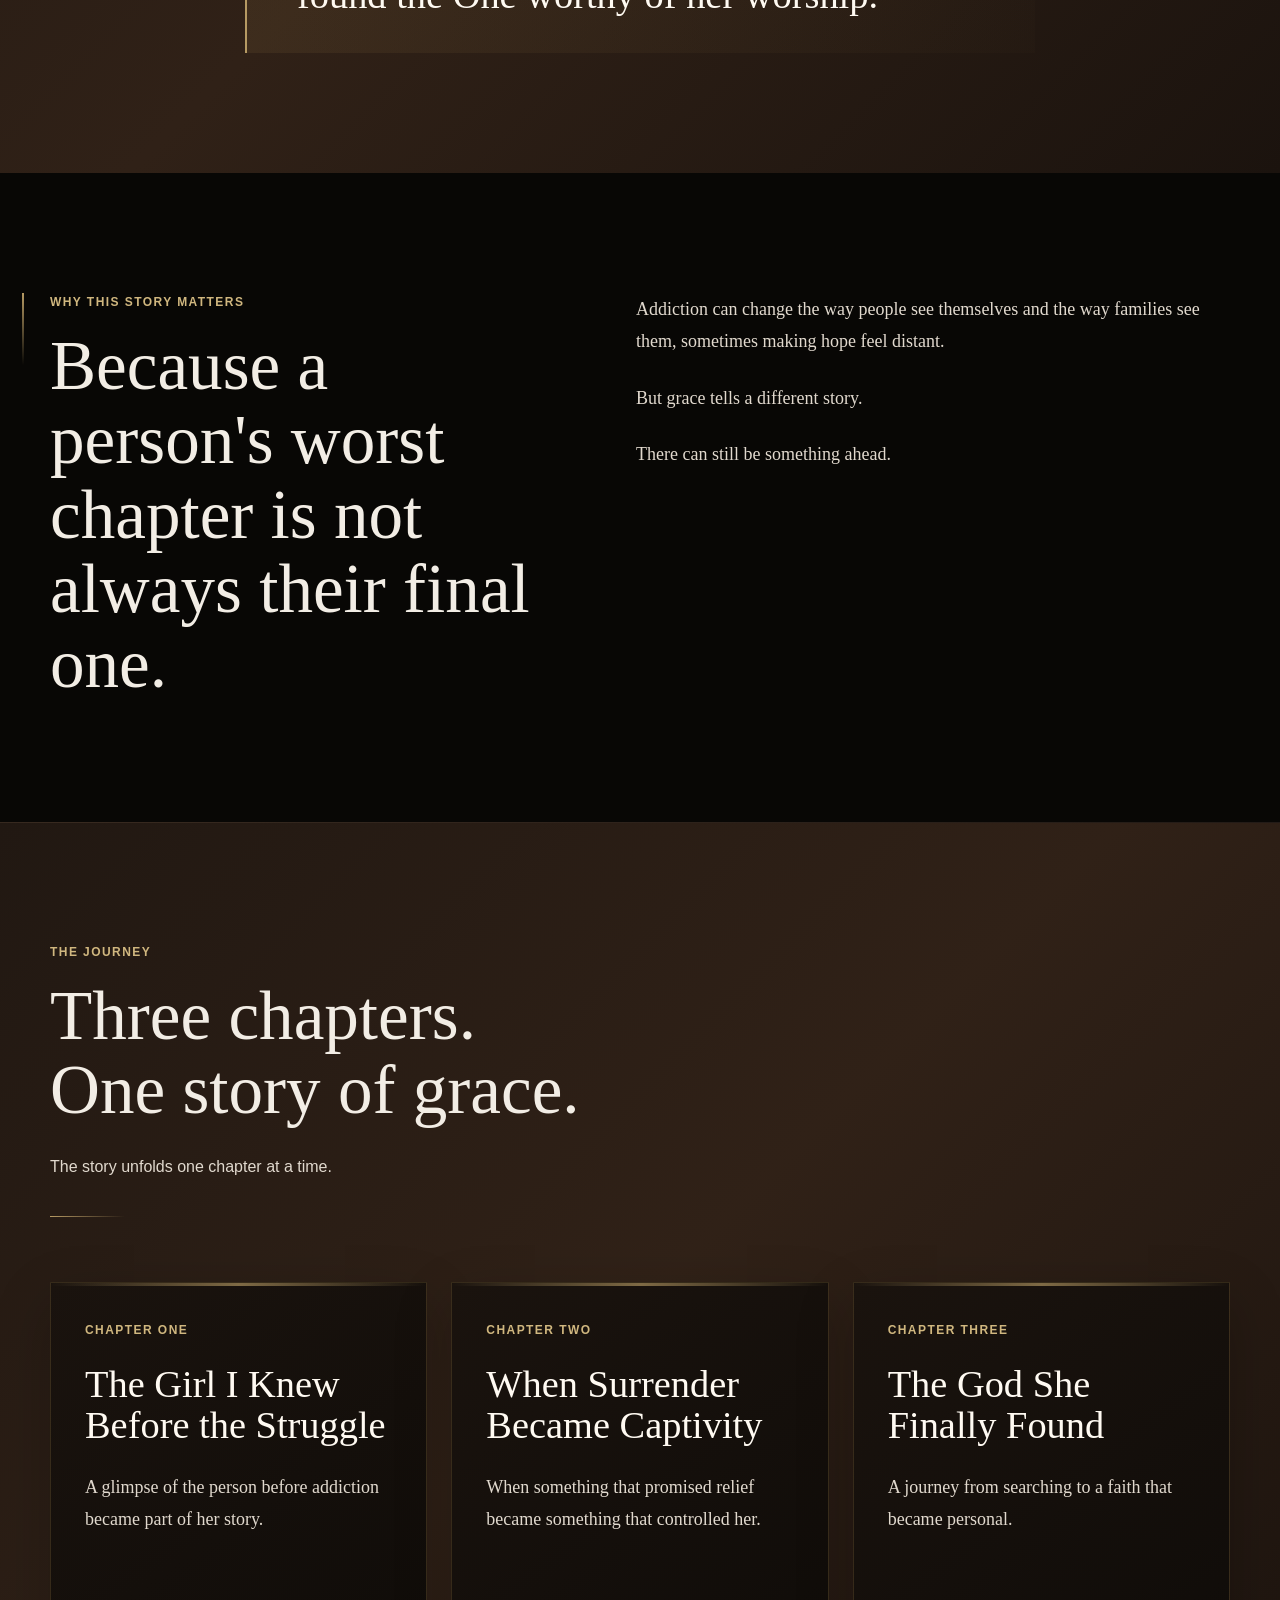
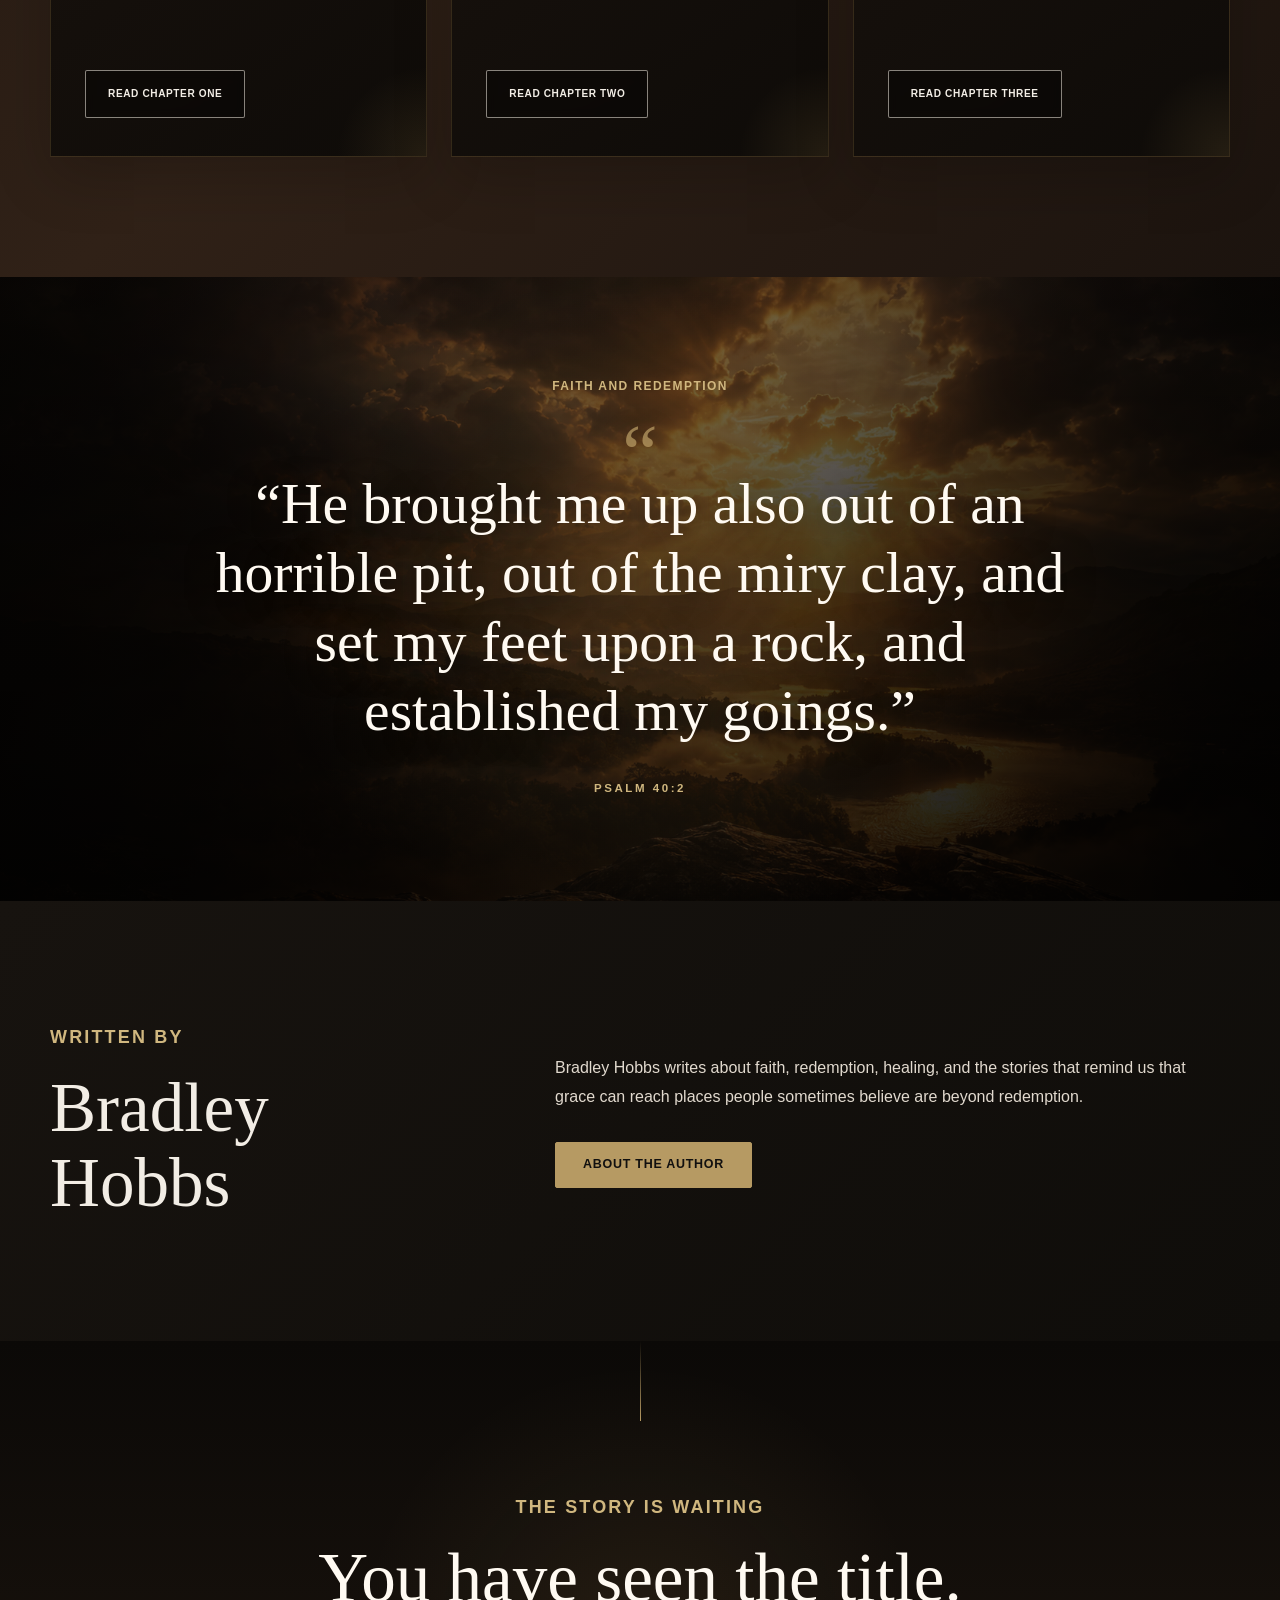
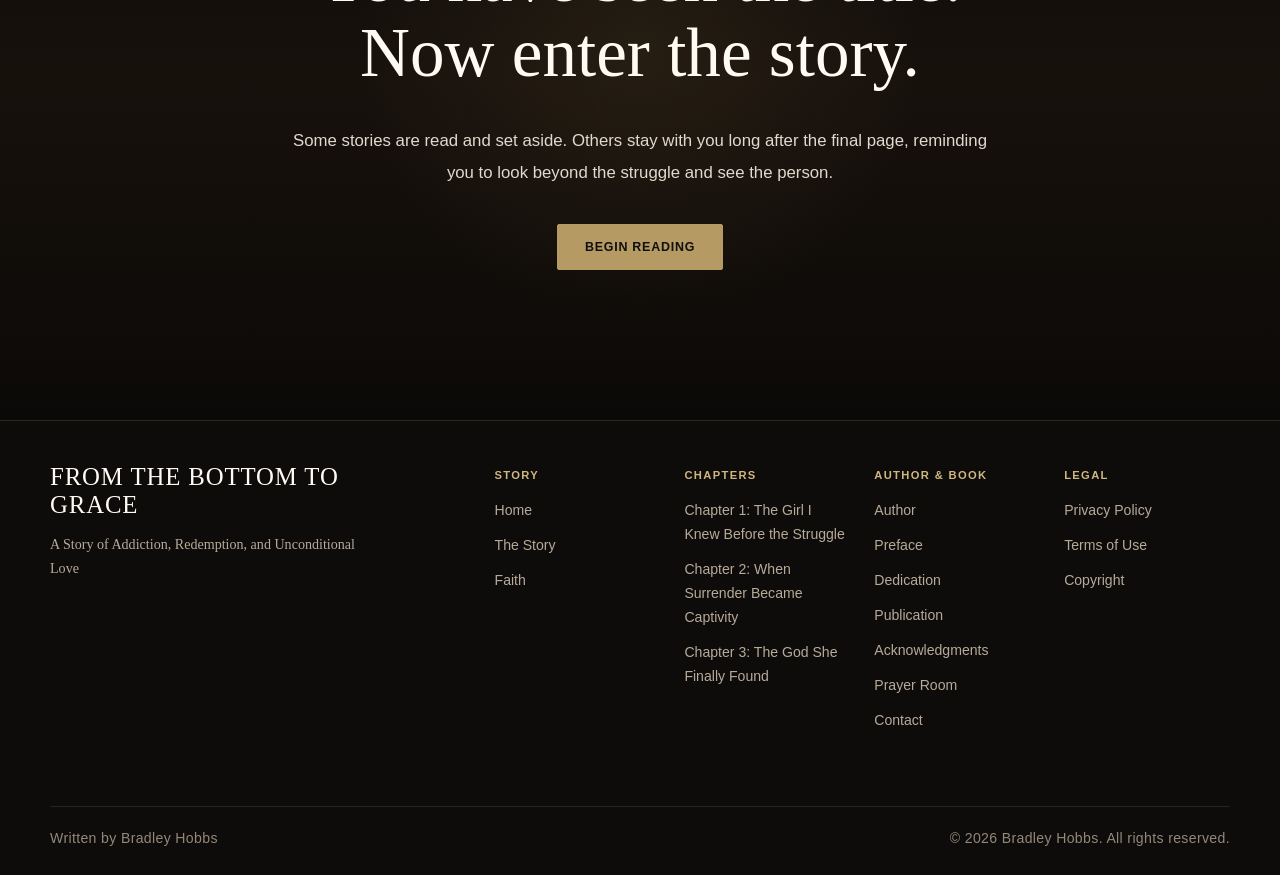
==== commit e4e3d62a: "Show chapter numbers and titles in footer navigation" ====
--- a/index.html
+++ b/index.html
@@ -716,23 +716,10 @@
 
 
         <div class="footer-resource-group">
-
-          <div class="footer-resource-title">
-            CHAPTERS
-          </div>
-
-          <a href="chapter-1.html">
-            Chapter 1
-          </a>
-
-          <a href="chapter-2.html">
-            Chapter 2
-          </a>
-
-          <a href="chapter-3.html">
-            Chapter 3
-          </a>
-
+          <div class="footer-resource-title">CHAPTERS</div>
+          <a href="chapter-1.html">Chapter 1: The Girl I Knew Before the Struggle</a>
+          <a href="chapter-2.html">Chapter 2: When Surrender Became Captivity</a>
+          <a href="chapter-3.html">Chapter 3: The God She Finally Found</a>
         </div>
 
 
